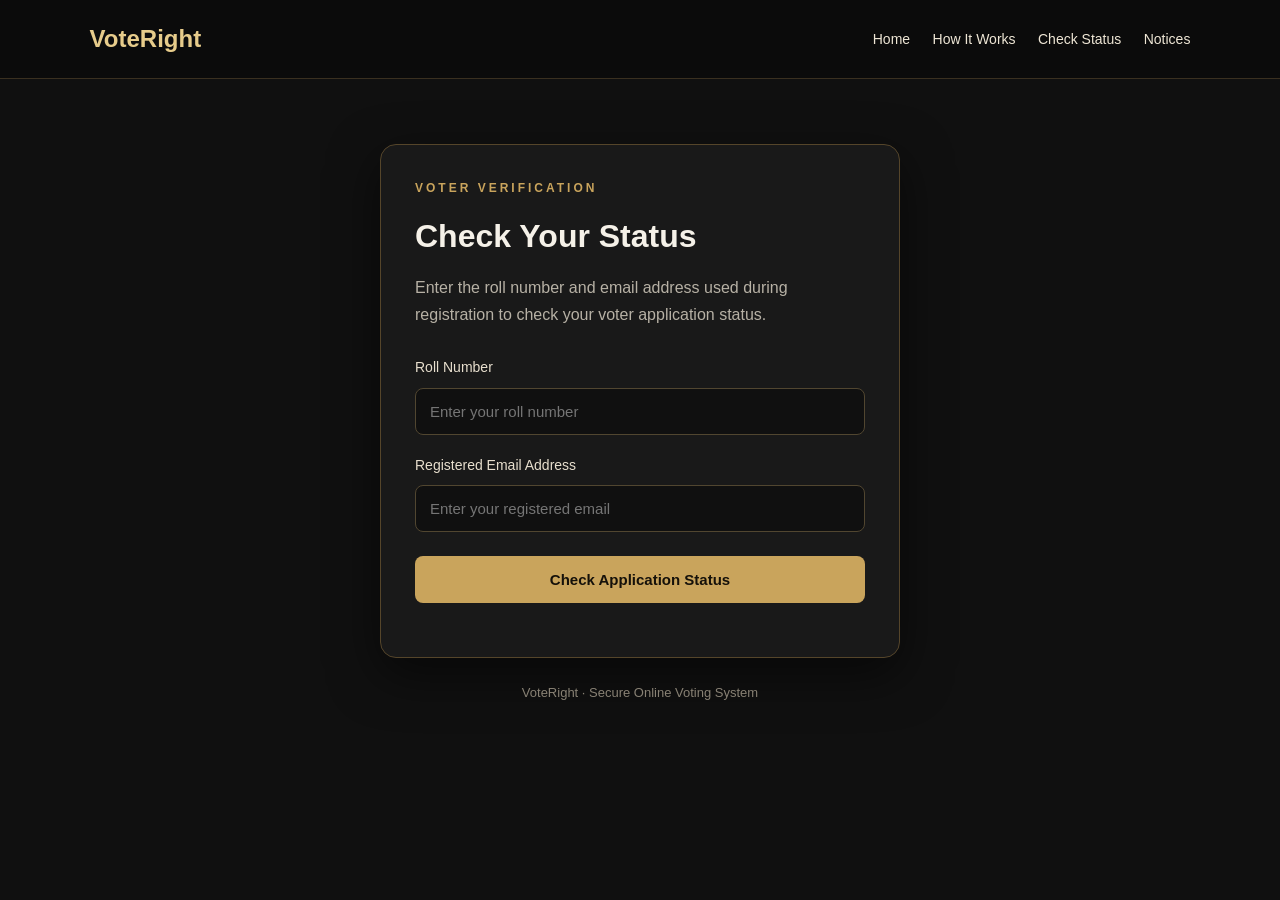
==== check-status.html @ 00e69975 "second commit" ====
<!DOCTYPE html>
<html lang="en">
<head>
    <meta charset="UTF-8">
    <meta name="viewport" content="width=device-width, initial-scale=1.0">
    <title>VoteRight | Check Application Status</title>
    <link rel="stylesheet" href="css/style.css">

    <style>
        :root {
            --gold: #c9a45c;
            --gold-light: #e7cc8b;
            --black: #101010;
            --panel: #191919;
            --muted: #b7b1a5;
        }

        body {
            margin: 0;
            min-height: 100vh;
            background: var(--black);
            color: #f5f1e8;
            font-family: Arial, sans-serif;
        }

        .status-nav {
            display: flex;
            align-items: center;
            justify-content: space-between;
            flex-wrap: wrap;
            gap: 14px;
            padding: 20px 7%;
            border-bottom: 1px solid #3a3020;
            background: #0b0b0b;
        }

        .status-brand {
            color: var(--gold-light);
            font-size: 24px;
            font-weight: bold;
            text-decoration: none;
        }

        .status-nav a:not(.status-brand) {
            color: #eee6d5;
            text-decoration: none;
            margin-left: 18px;
            font-size: 14px;
        }

        .status-nav a:hover {
            color: var(--gold-light);
        }

        .status-wrapper {
            width: min(92%, 520px);
            margin: 65px auto;
        }

        .status-card {
            background: var(--panel);
            border: 1px solid #55452a;
            border-radius: 16px;
            padding: 34px;
            box-shadow: 0 16px 50px #0008;
        }

        .status-eyebrow {
            color: var(--gold);
            text-transform: uppercase;
            letter-spacing: 3px;
            font-size: 12px;
            font-weight: bold;
        }

        h1 {
            margin: 12px 0;
            font-size: 32px;
        }

        .status-description {
            color: var(--muted);
            line-height: 1.7;
            margin-bottom: 28px;
        }

        .status-field {
            margin-bottom: 19px;
        }

        .status-field label {
            display: block;
            margin-bottom: 9px;
            color: #e8dfce;
            font-size: 14px;
        }

        .status-field input {
            box-sizing: border-box;
            width: 100%;
            padding: 14px;
            border-radius: 8px;
            border: 1px solid #514630;
            background: #101010;
            color: white;
            font-size: 15px;
            outline: none;
        }

        .status-field input:focus {
            border-color: var(--gold);
            box-shadow: 0 0 0 2px #c9a45c25;
        }

        .status-button {
            width: 100%;
            border: none;
            border-radius: 8px;
            padding: 15px;
            margin-top: 5px;
            background: var(--gold);
            color: #15110a;
            font-weight: bold;
            font-size: 15px;
            cursor: pointer;
        }

        .status-button:hover {
            background: var(--gold-light);
        }

        .status-button:disabled {
            opacity: 0.6;
            cursor: wait;
        }

        #statusMessage {
            margin-top: 20px;
            line-height: 1.6;
            overflow-wrap: anywhere;
        }

        .result-card {
            margin-top: 22px;
            padding: 20px;
            border: 1px solid #55452a;
            border-radius: 10px;
            background: #111;
        }

        .result-card h2 {
            color: var(--gold-light);
            margin-top: 0;
        }

        .status-badge {
            display: inline-block;
            padding: 7px 12px;
            border-radius: 20px;
            font-weight: bold;
            font-size: 13px;
        }

        .pending {
            background: #493b1b;
            color: #f3d58d;
        }

        .approved {
            background: #183d2b;
            color: #9be5b8;
        }

        .rejected {
            background: #4a2020;
            color: #ffb2b2;
        }

        .reason-box {
            margin-top: 16px;
            padding: 13px;
            border-left: 3px solid var(--gold);
            background: #211d15;
            color: #eee2c9;
        }

        .status-footer {
            text-align: center;
            color: #888174;
            font-size: 13px;
            margin: 25px 0;
        }

        @media (max-width: 520px) {
            .status-card {
                padding: 23px;
            }

            .status-wrapper {
                margin-top: 35px;
            }

            h1 {
                font-size: 27px;
            }

            .status-nav a:not(.status-brand) {
                margin-left: 0;
                margin-right: 12px;
            }
        }
    </style>
</head>

<body>
    <nav class="status-nav">
        <a class="status-brand" href="index.html">VoteRight</a>

        <div>
            <a href="index.html">Home</a>
            <a href="index.html#how-it-works">How It Works</a>
            <a href="check-status.html">Check Status</a>
            <a href="index.html#notices">Notices</a>
        </div>
    </nav>

    <main class="status-wrapper">
        <section class="status-card">
            <div class="status-eyebrow">Voter verification</div>
            <h1>Check Your Status</h1>

            <p class="status-description">
                Enter the roll number and email address used during registration
                to check your voter application status.
            </p>

            <form id="statusForm">
                <div class="status-field">
                    <label for="roll_no">Roll Number</label>
                    <input
                        type="text"
                        id="roll_no"
                        name="roll_no"
                        placeholder="Enter your roll number"
                        autocomplete="off"
                        required
                    >
                </div>

                <div class="status-field">
                    <label for="email">Registered Email Address</label>
                    <input
                        type="email"
                        id="email"
                        name="email"
                        placeholder="Enter your registered email"
                        autocomplete="email"
                        required
                    >
                </div>

                <button class="status-button" id="checkButton" type="submit">
                    Check Application Status
                </button>
            </form>

            <div id="statusMessage" role="status" aria-live="polite"></div>
        </section>

        <p class="status-footer">
            VoteRight · Secure Online Voting System
        </p>
    </main>

    <script>
        const API_BASE = "http://127.0.0.1:5000";

        const statusForm = document.getElementById("statusForm");
        const statusMessage = document.getElementById("statusMessage");
        const checkButton = document.getElementById("checkButton");

        function escapeHTML(value) {
            return String(value ?? "").replace(/[&<>"']/g, function (char) {
                return {
                    "&": "&amp;",
                    "<": "&lt;",
                    ">": "&gt;",
                    '"': "&quot;",
                    "'": "&#39;"
                }[char];
            });
        }

        statusForm.addEventListener("submit", async function (event) {
            event.preventDefault();

            const roll_no = document.getElementById("roll_no").value.trim();
            const email = document.getElementById("email").value.trim();

            statusMessage.replaceChildren();
            checkButton.disabled = true;
            checkButton.textContent = "Checking...";

            try {
                const response = await fetch(
                    `${API_BASE}/api/voters/check-status`,
                    {
                        method: "POST",
                        headers: {
                            "Content-Type": "application/json"
                        },
                        body: JSON.stringify({ roll_no, email })
                    }
                );

                const data = await response.json();

                if (!response.ok || data.success !== true) {
                    statusMessage.textContent =
                        data.message || "Status could not be found. Check your details.";
                    return;
                }

                const status = String(data.status || "");
                const statusClass = {
                    Pending: "pending",
                    Approved: "approved",
                    Rejected: "rejected"
                }[status] || "pending";

                let explanation = "";

                if (status === "Pending") {
                    explanation =
                        "Your application is awaiting administrator review.";
                } else if (status === "Approved") {
                    explanation =
                        "Your voter application has been approved.";
                } else if (status === "Rejected") {
                    explanation =
                        "Your voter application has been rejected.";
                }

                const reason = status === "Rejected"
                    ? (data.rejection_reason || "No rejection reason was provided.")
                    : "";

                statusMessage.innerHTML = `
                    <div class="result-card">
                        <h2>Application Result</h2>
                        <p>
                            <strong>Status:</strong>
                            <span class="status-badge ${statusClass}">
                                ${escapeHTML(status)}
                            </span>
                        </p>
                        <p>${escapeHTML(explanation)}</p>
                        ${
                            status === "Rejected"
                                ? `<div class="reason-box">
                                       <strong>Reason:</strong><br>
                                       ${escapeHTML(reason)}
                                   </div>`
                                : ""
                        }
                    </div>
                `;
            } catch (error) {
                statusMessage.textContent =
                    "Unable to connect to VoteRight server. Please ensure the backend is running and try again.";
            } finally {
                checkButton.disabled = false;
                checkButton.textContent = "Check Application Status";
            }
        });
    </script>
</body>
</html>
---- css/style.css ----
/* =========================================================
   VoteRight - Premium Main Stylesheet
   No External Fonts / No @import
========================================================= */


/* =========================================================
   RESET
========================================================= */

* {
    margin: 0;
    padding: 0;
    box-sizing: border-box;
}

html {
    scroll-behavior: smooth;
}

body {
    font-family:
        Inter,
        "Segoe UI",
        Arial,
        sans-serif;

    background:
        radial-gradient(
            circle at top left,
            rgba(212, 175, 55, 0.08),
            transparent 32%
        ),
        linear-gradient(
            135deg,
            #f8f8f6 0%,
            #f3f4f2 50%,
            #ffffff 100%
        );

    color: #171717;
    min-height: 100vh;
    line-height: 1.6;
}

button,
input,
select,
textarea {
    font-family: inherit;
}

button {
    cursor: pointer;
}

a {
    text-decoration: none;
    color: inherit;
}

img {
    max-width: 100%;
}

::selection {
    background: #c9a227;
    color: #ffffff;
}


/* =========================================================
   TOP NAVBAR
========================================================= */

.topbar {
    position: sticky;
    top: 0;
    z-index: 1000;

    width: 100%;
    min-height: 74px;

    display: flex;
    align-items: center;
    justify-content: space-between;

    padding: 0 5%;

    background: rgba(255, 255, 255, 0.94);

    backdrop-filter: blur(18px);
    -webkit-backdrop-filter: blur(18px);

    border-bottom: 1px solid rgba(20, 20, 20, 0.08);

    box-shadow:
        0 5px 25px rgba(0, 0, 0, 0.045);
}


/* =========================================================
   BRAND
========================================================= */

.brand {
    display: flex;
    align-items: center;
    gap: 12px;

    color: #171717;

    font-size: 21px;
    font-weight: 800;

    white-space: nowrap;
}

.logo-icon {
    width: 42px;
    height: 42px;

    display: flex;
    align-items: center;
    justify-content: center;

    border-radius: 12px;

    background:
        linear-gradient(
            135deg,
            #111111,
            #292929
        );

    color: #d8b84c;

    font-size: 21px;
    font-weight: 900;

    border: 1px solid rgba(201, 162, 39, 0.35);

    box-shadow:
        0 7px 18px rgba(0, 0, 0, 0.14);
}


/* =========================================================
   NAVIGATION
========================================================= */

.topbar nav {
    display: flex;
    align-items: center;
    gap: 5px;
}

.topbar nav a {
    position: relative;

    padding: 10px 14px;

    border-radius: 9px;

    color: #5d5d5d;

    font-size: 14px;
    font-weight: 650;

    transition:
        background 0.2s ease,
        color 0.2s ease,
        transform 0.2s ease;
}

.topbar nav a:hover {
    background: #f7f2df;
    color: #9a7710;

    transform: translateY(-1px);
}

.topbar nav a.active {
    background: #f8f2df;
    color: #9a7710;
}

.topbar nav a.active::after {
    content: "";

    position: absolute;

    left: 14px;
    right: 14px;
    bottom: 4px;

    height: 2px;

    border-radius: 10px;

    background:
        linear-gradient(
            90deg,
            #b48a19,
            #e0c45c
        );
}


/* =========================================================
   LOGOUT BUTTON
========================================================= */

.logout-btn {
    border: 1px solid #eadede;

    margin-left: 8px;

    padding: 10px 17px;

    border-radius: 9px;

    background: #fff7f7;

    color: #b42323;

    font-size: 14px;
    font-weight: 700;

    transition:
        background 0.2s ease,
        transform 0.2s ease,
        box-shadow 0.2s ease;
}

.logout-btn:hover {
    background: #fff0f0;

    transform: translateY(-1px);

    box-shadow:
        0 6px 15px rgba(180, 35, 35, 0.08);
}


/* =========================================================
   MAIN CONTAINER
========================================================= */

.dashboard-container {
    width: min(1180px, 90%);

    margin: 0 auto;

    padding:
        45px 0 70px;
}


/* =========================================================
   WELCOME SECTION
========================================================= */

.welcome-section {
    position: relative;

    overflow: hidden;

    margin-bottom: 28px;

    padding: 42px;

    border-radius: 24px;

    background:
        radial-gradient(
            circle at 85% 20%,
            rgba(220, 188, 74, 0.20),
            transparent 28%
        ),
        linear-gradient(
            135deg,
            #101010 0%,
            #1b1b1b 58%,
            #252525 100%
        );

    color: #ffffff;

    border:
        1px solid rgba(212, 175, 55, 0.22);

    box-shadow:
        0 22px 55px rgba(0, 0, 0, 0.15);
}

.welcome-section::before {
    content: "";

    position: absolute;

    width: 250px;
    height: 250px;

    right: -100px;
    top: -120px;

    border-radius: 50%;

    border:
        1px solid rgba(218, 183, 67, 0.18);

    box-shadow:
        inset 0 0 50px rgba(218, 183, 67, 0.06);
}

.welcome-section::after {
    content: "";

    position: absolute;

    width: 150px;
    height: 150px;

    right: 150px;
    bottom: -100px;

    border-radius: 50%;

    background:
        rgba(216, 181, 65, 0.05);
}

.welcome-section > div {
    position: relative;
    z-index: 2;
}

.small-text {
    margin-bottom: 7px;

    color: #d9bc59;

    font-size: 12px;
    font-weight: 800;

    text-transform: uppercase;

    letter-spacing: 1.5px;
}

.welcome-section h1 {
    margin-bottom: 8px;

    color: #ffffff;

    font-size: 35px;
    line-height: 1.2;

    font-weight: 800;
}

.welcome-section p:last-child {
    color: rgba(255, 255, 255, 0.70);

    font-size: 15px;
}


/* =========================================================
   DASHBOARD CARD
========================================================= */

.dashboard-card {
    margin-bottom: 22px;

    padding: 28px;

    background:
        rgba(255, 255, 255, 0.97);

    border:
        1px solid rgba(20, 20, 20, 0.07);

    border-radius: 18px;

    box-shadow:
        0 8px 28px rgba(0, 0, 0, 0.055);

    transition:
        transform 0.2s ease,
        box-shadow 0.2s ease;
}

.dashboard-card:hover {
    box-shadow:
        0 14px 38px rgba(0, 0, 0, 0.075);
}


/* =========================================================
   SECTION HEADING
========================================================= */

.section-heading {
    display: flex;
    align-items: center;
    justify-content: space-between;

    gap: 15px;

    margin-bottom: 22px;
}

.section-heading h2 {
    color: #191919;

    font-size: 20px;
    font-weight: 800;
}

.section-heading button {
    border:
        1px solid #e3d8ae;

    padding: 9px 15px;

    border-radius: 9px;

    background: #fffdf6;

    color: #9a7710;

    font-size: 13px;
    font-weight: 700;

    transition: all 0.2s ease;
}

.section-heading button:hover {
    background: #faf4df;

    border-color: #d5bb65;

    transform: translateY(-1px);
}


/* =========================================================
   FORMS
========================================================= */

.form-group {
    margin-bottom: 18px;
}

.form-group label {
    display: block;

    margin-bottom: 7px;

    color: #353535;

    font-size: 14px;
    font-weight: 700;
}

.form-group input,
.form-group select,
.form-group textarea {
    width: 100%;

    padding: 13px 15px;

    border:
        1px solid #dedede;

    border-radius: 10px;

    outline: none;

    background: #ffffff;

    color: #191919;

    font-size: 14px;

    transition:
        border 0.2s ease,
        box-shadow 0.2s ease,
        background 0.2s ease;
}

.form-group textarea {
    min-height: 110px;

    resize: vertical;
}

.form-group input::placeholder,
.form-group textarea::placeholder {
    color: #9a9a9a;
}

.form-group input:focus,
.form-group select:focus,
.form-group textarea:focus {
    border-color: #c5a53b;

    background: #fffef9;

    box-shadow:
        0 0 0 4px rgba(201, 162, 39, 0.11);
}


/* =========================================================
   PRIMARY BUTTON
========================================================= */

.btn-primary {
    border: none;

    padding: 12px 22px;

    border-radius: 10px;

    background:
        linear-gradient(
            135deg,
            #111111,
            #292929
        );

    color: #f0d36a;

    font-size: 14px;
    font-weight: 750;

    border:
        1px solid rgba(201, 162, 39, 0.35);

    box-shadow:
        0 8px 18px rgba(0, 0, 0, 0.12);

    transition:
        transform 0.2s ease,
        box-shadow 0.2s ease,
        background 0.2s ease;
}

.btn-primary:hover {
    transform: translateY(-2px);

    background:
        linear-gradient(
            135deg,
            #1b1b1b,
            #333333
        );

    box-shadow:
        0 12px 25px rgba(0, 0, 0, 0.18);
}

.btn-primary:disabled {
    cursor: not-allowed;

    opacity: 0.55;

    transform: none;

    box-shadow: none;
}


/* =========================================================
   QUICK ACTIONS
========================================================= */

.quick-actions {
    display: grid;

    grid-template-columns:
        repeat(
            auto-fit,
            minmax(230px, 1fr)
        );

    gap: 18px;
}


/* =========================================================
   ACTION CARD
========================================================= */

.action-card {
    position: relative;

    padding: 23px;

    background:
        linear-gradient(
            145deg,
            #ffffff,
            #fcfcfa
        );

    border:
        1px solid #e7e4d9;

    border-radius: 16px;

    box-shadow:
        0 5px 18px rgba(0, 0, 0, 0.045);

    transition:
        transform 0.22s ease,
        border-color 0.22s ease,
        box-shadow 0.22s ease;
}

.action-card:hover {
    transform:
        translateY(-5px);

    border-color:
        #d2b65a;

    box-shadow:
        0 15px 32px rgba(0, 0, 0, 0.10);
}

.action-icon {
    width: 46px;
    height: 46px;

    display: flex;
    align-items: center;
    justify-content: center;

    margin-bottom: 16px;

    border-radius: 13px;

    background:
        linear-gradient(
            135deg,
            #f8f0d5,
            #fff9e8
        );

    color: #9b7916;

    font-size: 21px;

    border:
        1px solid #eadcae;
}

.action-card h3 {
    margin-bottom: 7px;

    color: #191919;

    font-size: 17px;
    font-weight: 800;
}

.action-card p {
    margin-bottom: 7px;

    color: #707070;

    font-size: 13px;
}

.action-card strong {
    color: #343434;
}


/* =========================================================
   CARD BUTTON
========================================================= */

.action-card button {
    margin-top: 14px;

    border:
        1px solid #e0cf91;

    padding: 9px 14px;

    border-radius: 8px;

    background: #fffaf0;

    color: #967413;

    font-size: 13px;
    font-weight: 700;

    transition:
        background 0.2s ease,
        transform 0.2s ease,
        border-color 0.2s ease;
}

.action-card button:hover {
    background: #f9f0d3;

    border-color: #cdb15a;

    transform: translateY(-1px);
}


/* =========================================================
   MESSAGE
========================================================= */

.message {
    min-height: 20px;

    margin:
        10px 0 18px;

    font-size: 14px;

    font-weight: 600;
}


/* =========================================================
   STATUS BADGES
========================================================= */

.status,
.badge {
    display: inline-flex;

    align-items: center;

    gap: 5px;

    padding: 5px 10px;

    border-radius: 20px;

    font-size: 12px;
    font-weight: 700;
}

.status-active,
.badge-active {
    background: #edf8f1;
    color: #198754;

    border:
        1px solid #cfe9d8;
}

.status-stopped,
.badge-stopped {
    background: #fff0f0;
    color: #c52d2d;

    border:
        1px solid #f0cccc;
}

.status-pending,
.badge-pending {
    background: #fff8e6;
    color: #9a7110;

    border:
        1px solid #ebd99d;
}


/* =========================================================
   TABLE
========================================================= */

table {
    width: 100%;

    border-collapse: separate;

    border-spacing: 0;

    overflow: hidden;

    border:
        1px solid #e5e2d8;

    border-radius: 13px;

    background: #ffffff;
}

thead {
    background:
        linear-gradient(
            135deg,
            #f8f5eb,
            #fbfaf6
        );
}

th {
    padding: 14px 16px;

    border-bottom:
        1px solid #e6e2d7;

    color: #555047;

    text-align: left;

    font-size: 12px;
    font-weight: 800;

    text-transform: uppercase;

    letter-spacing: 0.4px;
}

td {
    padding: 14px 16px;

    border-bottom:
        1px solid #f0eee8;

    color: #5f5f5f;

    font-size: 13px;
}

tbody tr:last-child td {
    border-bottom: none;
}

tbody tr:hover {
    background: #fffdf6;
}


/* =========================================================
   RADIO BUTTON
========================================================= */

input[type="radio"] {
    width: 17px;
    height: 17px;

    accent-color: #b28b1b;

    vertical-align: middle;

    margin-right: 6px;

    cursor: pointer;
}


/* =========================================================
   CHECKBOX
========================================================= */

input[type="checkbox"] {
    accent-color: #b28b1b;

    cursor: pointer;
}


/* =========================================================
   SELECT
========================================================= */

select {
    cursor: pointer;
}


/* =========================================================
   CANDIDATE CARD
========================================================= */

.candidate-card {
    border:
        1px solid #e3e0d7;

    cursor: pointer;

    transition:
        border-color 0.2s ease,
        box-shadow 0.2s ease,
        transform 0.2s ease;
}

.candidate-card:hover {
    border-color: #c9a63e;

    transform: translateY(-2px);
}

.candidate-card:has(
    input[type="radio"]:checked
) {
    border-color: #b89428;

    background:
        linear-gradient(
            135deg,
            #fffdf5,
            #faf3dc
        );

    box-shadow:
        0 10px 25px rgba(181, 144, 31, 0.13);
}


/* =========================================================
   LOGIN / REGISTER SUPPORT
========================================================= */

.login-container {
    min-height: 100vh;

    display: flex;

    align-items: center;
    justify-content: center;

    padding: 30px;

    background:
        radial-gradient(
            circle at top left,
            rgba(201, 162, 39, 0.10),
            transparent 35%
        ),
        linear-gradient(
            135deg,
            #f7f7f4,
            #eeeeeb
        );
}

.login-card {
    width: min(450px, 100%);

    padding: 38px;

    background:
        rgba(255, 255, 255, 0.98);

    border-radius: 22px;

    border:
        1px solid #e4e1d8;

    box-shadow:
        0 25px 70px rgba(0, 0, 0, 0.12);
}

.login-card h1 {
    margin-bottom: 8px;

    color: #181818;

    font-size: 28px;
}

.login-card p {
    color: #707070;

    font-size: 14px;
}


/* =========================================================
   LOGIN TABS
========================================================= */

.login-tabs {
    display: flex;

    gap: 5px;

    padding: 5px;

    margin:
        24px 0;

    background: #f1f0eb;

    border-radius: 11px;
}

.login-tabs button {
    flex: 1;

    border: none;

    padding: 10px;

    border-radius: 8px;

    background: transparent;

    color: #707070;

    font-size: 13px;
    font-weight: 700;
}

.login-tabs button.active {
    background:
        linear-gradient(
            135deg,
            #151515,
            #292929
        );

    color: #e4c75c;

    box-shadow:
        0 4px 12px rgba(0, 0, 0, 0.13);
}


/* =========================================================
   LINKS
========================================================= */

a.link,
.login-card a {
    color: #a17c13;

    font-weight: 700;
}

a.link:hover,
.login-card a:hover {
    color: #795b08;

    text-decoration: underline;
}


/* =========================================================
   MODAL
========================================================= */

.modal {
    position: fixed;

    inset: 0;

    z-index: 2000;

    display: flex;

    align-items: center;
    justify-content: center;

    padding: 25px;

    background:
        rgba(12, 12, 12, 0.62);

    backdrop-filter:
        blur(7px);
}

.modal-content {
    width: min(550px, 100%);

    max-height: 90vh;

    overflow-y: auto;

    padding: 30px;

    background:
        #ffffff;

    border-radius: 20px;

    border:
        1px solid #e6e0cb;

    box-shadow:
        0 30px 80px rgba(0, 0, 0, 0.25);
}

.modal-content h2 {
    margin-bottom: 20px;

    color: #191919;
}


/* =========================================================
   EMPTY STATE
========================================================= */

.empty-state {
    padding: 45px 20px;

    text-align: center;

    color: #7a7a7a;
}

.empty-state .icon {
    font-size: 40px;

    margin-bottom: 12px;
}


/* =========================================================
   LOADING
========================================================= */

.loading {
    display: flex;

    align-items: center;
    justify-content: center;

    min-height: 120px;

    color: #737373;

    font-size: 14px;
}


/* =========================================================
   SCROLLBAR
========================================================= */

::-webkit-scrollbar {
    width: 8px;
}

::-webkit-scrollbar-track {
    background: #efeee9;
}

::-webkit-scrollbar-thumb {
    background:
        linear-gradient(
            #c8ad52,
            #9d7c18
        );

    border-radius: 20px;
}

::-webkit-scrollbar-thumb:hover {
    background:
        linear-gradient(
            #b9982f,
            #80620b
        );
}


/* =========================================================
   LOGIN PAGE FIX
========================================================= */

body {
    margin: 0;
    padding: 0;
}

.auth-container,
.auth-page,
.login-page,
.login-wrapper {
    min-height: 100vh;

    width: 100%;

    display: flex;

    align-items: center;
    justify-content: center;

    padding: 30px 20px;

    background:
        radial-gradient(
            circle at 20% 10%,
            rgba(201, 162, 39, 0.10),
            transparent 30%
        ),
        linear-gradient(
            135deg,
            #f7f7f4,
            #eeeeeb
        );

    box-sizing: border-box;
}


/* =========================================================
   LOGIN BOX
========================================================= */

.auth-card,
.login-box,
.login-wrapper .login-card,
.auth-container .login-card {
    width: 100%;

    max-width: 450px;

    margin: 0 auto;

    padding: 35px;

    background:
        rgba(255, 255, 255, 0.98);

    border-radius: 20px;

    box-sizing: border-box;

    box-shadow:
        0 22px 65px rgba(0, 0, 0, 0.13);

    border:
        1px solid #e3dfd2;
}


/* =========================================================
   LOGIN HEADING
========================================================= */

.auth-card h1,
.login-box h1,
.login-card h1 {
    text-align: center;

    margin-bottom: 8px;

    color: #181818;

    font-size: 30px;

    font-weight: 800;
}

.auth-card > p,
.login-box > p,
.login-card > p {
    text-align: center;

    color: #707070;

    margin-bottom: 25px;

    font-size: 14px;
}


/* =========================================================
   LOGIN TABS
========================================================= */

.login-tabs {
    width: 100%;

    display: flex;

    gap: 5px;

    padding: 5px;

    margin-bottom: 25px;

    background: #f1f0eb;

    border-radius: 10px;

    box-sizing: border-box;
}

.login-tabs button {
    flex: 1;

    border: none;

    padding: 11px;

    border-radius: 8px;

    background: transparent;

    color: #666666;

    font-weight: 700;

    cursor: pointer;
}

.login-tabs button.active {
    background:
        linear-gradient(
            135deg,
            #151515,
            #292929
        );

    color: #e4c75c;

    box-shadow:
        0 4px 12px rgba(0, 0, 0, 0.12);
}


/* =========================================================
   LOGIN FORM
========================================================= */

.auth-card form,
.login-box form,
.login-card form {
    width: 100%;
}

.auth-card .form-group,
.login-box .form-group,
.login-card .form-group {
    width: 100%;

    margin-bottom: 18px;
}

.auth-card label,
.login-box label,
.login-card label {
    display: block;

    margin-bottom: 7px;

    color: #383838;

    font-size: 14px;

    font-weight: 700;
}

.auth-card input,
.login-box input,
.login-card input {
    width: 100%;

    height: 46px;

    padding: 0 14px;

    border:
        1px solid #d9d7d0;

    border-radius: 9px;

    outline: none;

    background: #ffffff;

    color: #191919;

    font-size: 14px;

    box-sizing: border-box;

    transition:
        border 0.2s ease,
        box-shadow 0.2s ease,
        background 0.2s ease;
}

.auth-card input:focus,
.login-box input:focus,
.login-card input:focus {
    border-color: #c2a03a;

    background: #fffef9;

    box-shadow:
        0 0 0 3px rgba(194, 160, 58, 0.12);
}


/* =========================================================
   LOGIN SUBMIT BUTTON
========================================================= */

.auth-card button[type="submit"],
.login-box button[type="submit"],
.login-card button[type="submit"] {
    width: 100%;

    height: 46px;

    margin-top: 5px;

    border: none;

    border-radius: 9px;

    background:
        linear-gradient(
            135deg,
            #111111,
            #292929
        );

    color: #e7ca61;

    font-size: 14px;

    font-weight: 750;

    cursor: pointer;

    border:
        1px solid rgba(201, 162, 39, 0.35);

    transition:
        0.2s ease;
}

.auth-card button[type="submit"]:hover,
.login-box button[type="submit"]:hover,
.login-card button[type="submit"]:hover {
    transform: translateY(-2px);

    box-shadow:
        0 10px 25px rgba(0, 0, 0, 0.18);

    background:
        linear-gradient(
            135deg,
            #1a1a1a,
            #343434
        );
}


/* =========================================================
   REGISTER TEXT
========================================================= */

.auth-card .register-link,
.login-box .register-link,
.login-card .register-link {
    margin-top: 18px;

    text-align: center;

    color: #707070;

    font-size: 13px;
}

.auth-card a,
.login-box a,
.login-card a {
    color: #a17c13;

    font-weight: 700;

    text-decoration: none;
}

.auth-card a:hover,
.login-box a:hover,
.login-card a:hover {
    color: #795b08;

    text-decoration: underline;
}


/* =========================================================
   ERROR / SUCCESS MESSAGE
========================================================= */

.auth-card .message,
.login-box .message,
.login-card .message {
    margin: 12px 0;

    text-align: center;

    font-size: 13px;

    font-weight: 600;
}


/* =========================================================
   MOBILE - TABLET
========================================================= */

@media (max-width: 900px) {

    .topbar {
        flex-direction: column;

        align-items: stretch;

        gap: 10px;

        padding:
            12px 5%;
    }

    .topbar nav {
        width: 100%;

        overflow-x: auto;

        padding-bottom: 3px;
    }

    .topbar nav a {
        white-space: nowrap;
    }

    .logout-btn {
        white-space: nowrap;
    }

    .welcome-section {
        padding: 30px;
    }

    .welcome-section h1 {
        font-size: 28px;
    }
}


/* =========================================================
   SMALL MOBILE
========================================================= */

@media (max-width: 600px) {

    .dashboard-container {
        width: 92%;

        padding-top: 25px;
    }

    .welcome-section {
        padding: 25px 22px;

        border-radius: 18px;
    }

    .welcome-section h1 {
        font-size: 24px;
    }

    .dashboard-card {
        padding: 20px;

        border-radius: 15px;
    }

    .section-heading {
        align-items: flex-start;

        flex-direction: column;
    }

    .quick-actions {
        grid-template-columns: 1fr;
    }

    .login-container {
        padding: 18px;
    }

    .login-card {
        padding: 25px 20px;

        border-radius: 18px;
    }

    .login-card h1 {
        font-size: 25px;
    }

    .login-tabs {
        margin-bottom: 20px;
    }

    .auth-container,
    .auth-page,
    .login-page,
    .login-wrapper {
        padding: 20px 15px;
    }

    .auth-card,
    .login-box,
    .login-wrapper .login-card,
    .auth-container .login-card {
        padding: 25px 20px;

        border-radius: 16px;
    }

    .auth-card h1,
    .login-box h1,
    .login-card h1 {
        font-size: 25px;
    }

    table {
        display: block;

        overflow-x: auto;

        white-space: nowrap;
    }
}
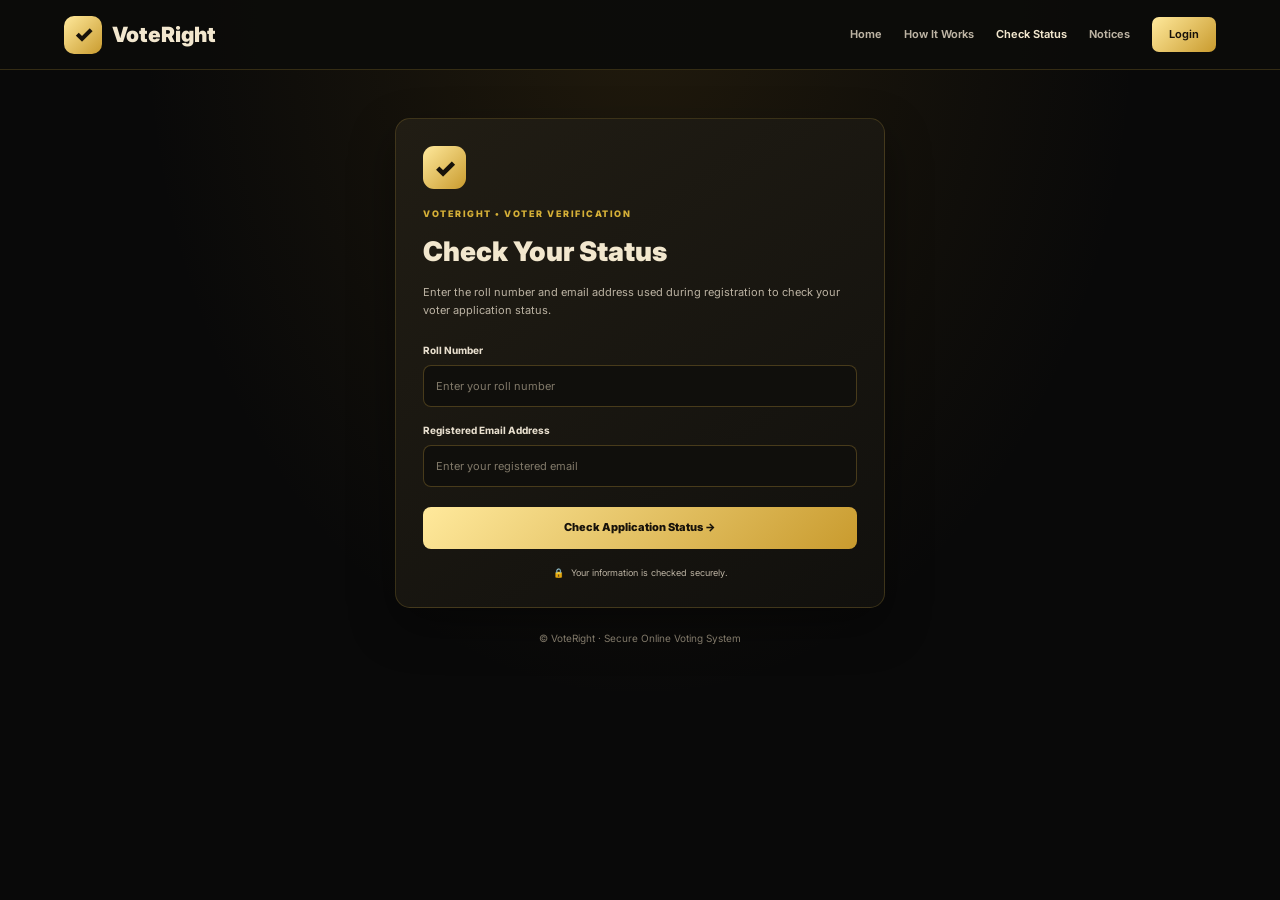
==== commit 85ba7bee: "final commit" ====
--- a/check-status.html
+++ b/check-status.html
@@ -5,239 +5,54 @@
     <meta charset="UTF-8">
     <meta name="viewport" content="width=device-width, initial-scale=1.0">
     <title>VoteRight | Check Application Status</title>
+
     <link rel="stylesheet" href="css/style.css">
 
-    <style>
-        :root {
-            --gold: #c9a45c;
-            --gold-light: #e7cc8b;
-            --black: #101010;
-            --panel: #191919;
-            --muted: #b7b1a5;
-        }
-
-        body {
-            margin: 0;
-            min-height: 100vh;
-            background: var(--black);
-            color: #f5f1e8;
-            font-family: Arial, sans-serif;
-        }
-
-        .status-nav {
-            display: flex;
-            align-items: center;
-            justify-content: space-between;
-            flex-wrap: wrap;
-            gap: 14px;
-            padding: 20px 7%;
-            border-bottom: 1px solid #3a3020;
-            background: #0b0b0b;
-        }
-
-        .status-brand {
-            color: var(--gold-light);
-            font-size: 24px;
-            font-weight: bold;
-            text-decoration: none;
-        }
-
-        .status-nav a:not(.status-brand) {
-            color: #eee6d5;
-            text-decoration: none;
-            margin-left: 18px;
-            font-size: 14px;
-        }
-
-        .status-nav a:hover {
-            color: var(--gold-light);
-        }
-
-        .status-wrapper {
-            width: min(92%, 520px);
-            margin: 65px auto;
-        }
-
-        .status-card {
-            background: var(--panel);
-            border: 1px solid #55452a;
-            border-radius: 16px;
-            padding: 34px;
-            box-shadow: 0 16px 50px #0008;
-        }
-
-        .status-eyebrow {
-            color: var(--gold);
-            text-transform: uppercase;
-            letter-spacing: 3px;
-            font-size: 12px;
-            font-weight: bold;
-        }
-
-        h1 {
-            margin: 12px 0;
-            font-size: 32px;
-        }
-
-        .status-description {
-            color: var(--muted);
-            line-height: 1.7;
-            margin-bottom: 28px;
-        }
-
-        .status-field {
-            margin-bottom: 19px;
-        }
-
-        .status-field label {
-            display: block;
-            margin-bottom: 9px;
-            color: #e8dfce;
-            font-size: 14px;
-        }
-
-        .status-field input {
-            box-sizing: border-box;
-            width: 100%;
-            padding: 14px;
-            border-radius: 8px;
-            border: 1px solid #514630;
-            background: #101010;
-            color: white;
-            font-size: 15px;
-            outline: none;
-        }
-
-        .status-field input:focus {
-            border-color: var(--gold);
-            box-shadow: 0 0 0 2px #c9a45c25;
-        }
-
-        .status-button {
-            width: 100%;
-            border: none;
-            border-radius: 8px;
-            padding: 15px;
-            margin-top: 5px;
-            background: var(--gold);
-            color: #15110a;
-            font-weight: bold;
-            font-size: 15px;
-            cursor: pointer;
-        }
-
-        .status-button:hover {
-            background: var(--gold-light);
-        }
-
-        .status-button:disabled {
-            opacity: 0.6;
-            cursor: wait;
-        }
-
-        #statusMessage {
-            margin-top: 20px;
-            line-height: 1.6;
-            overflow-wrap: anywhere;
-        }
-
-        .result-card {
-            margin-top: 22px;
-            padding: 20px;
-            border: 1px solid #55452a;
-            border-radius: 10px;
-            background: #111;
-        }
-
-        .result-card h2 {
-            color: var(--gold-light);
-            margin-top: 0;
-        }
-
-        .status-badge {
-            display: inline-block;
-            padding: 7px 12px;
-            border-radius: 20px;
-            font-weight: bold;
-            font-size: 13px;
-        }
-
-        .pending {
-            background: #493b1b;
-            color: #f3d58d;
-        }
-
-        .approved {
-            background: #183d2b;
-            color: #9be5b8;
-        }
-
-        .rejected {
-            background: #4a2020;
-            color: #ffb2b2;
-        }
-
-        .reason-box {
-            margin-top: 16px;
-            padding: 13px;
-            border-left: 3px solid var(--gold);
-            background: #211d15;
-            color: #eee2c9;
-        }
-
-        .status-footer {
-            text-align: center;
-            color: #888174;
-            font-size: 13px;
-            margin: 25px 0;
-        }
-
-        @media (max-width: 520px) {
-            .status-card {
-                padding: 23px;
-            }
-
-            .status-wrapper {
-                margin-top: 35px;
-            }
-
-            h1 {
-                font-size: 27px;
-            }
-
-            .status-nav a:not(.status-brand) {
-                margin-left: 0;
-                margin-right: 12px;
-            }
-        }
-    </style>
+    <link rel="preconnect" href="https://fonts.googleapis.com">
+    <link rel="preconnect" href="https://fonts.gstatic.com" crossorigin>
+    <link href="https://fonts.googleapis.com/css2?family=Inter:wght@400;500;600;700;800;900&display=swap" rel="stylesheet">
 </head>
 
-<body>
+<body class="status-page">
+
     <nav class="status-nav">
-        <a class="status-brand" href="index.html">VoteRight</a>
-
-        <div>
-            <a href="index.html">Home</a>
-            <a href="index.html#how-it-works">How It Works</a>
-            <a href="check-status.html">Check Status</a>
-            <a href="index.html#notices">Notices</a>
+        <a class="status-brand" href="home.html">
+            <span class="status-brand-icon">✓</span>
+            VoteRight
+        </a>
+
+        <div class="status-nav-links">
+            <a href="home.html">Home</a>
+            <a href="home.html#how-it-works">How It Works</a>
+            <a href="check-status.html" class="active">Check Status</a>
+            <a href="home.html#notices">Notices</a>
+            <a href="index.html" class="status-login-link">Login</a>
         </div>
     </nav>
 
+
     <main class="status-wrapper">
+
         <section class="status-card">
-            <div class="status-eyebrow">Voter verification</div>
+
+            <div class="status-brand-mark">✓</div>
+
+            <div class="status-eyebrow">VOTERIGHT • VOTER VERIFICATION</div>
+
             <h1>Check Your Status</h1>
 
             <p class="status-description">
-                Enter the roll number and email address used during registration
-                to check your voter application status.
+                Enter the roll number and email address used during
+                registration to check your voter application status.
             </p>
 
+
             <form id="statusForm">
+
                 <div class="status-field">
+
                     <label for="roll_no">Roll Number</label>
+
                     <input
                         type="text"
                         id="roll_no"
@@ -246,10 +61,14 @@
                         autocomplete="off"
                         required
                     >
+
                 </div>
 
+
                 <div class="status-field">
+
                     <label for="email">Registered Email Address</label>
+
                     <input
                         type="email"
                         id="email"
@@ -258,30 +77,63 @@
                         autocomplete="email"
                         required
                     >
+
                 </div>
 
-                <button class="status-button" id="checkButton" type="submit">
-                    Check Application Status
+
+                <button
+                    class="status-button"
+                    id="checkButton"
+                    type="submit"
+                >
+                    Check Application Status →
                 </button>
+
             </form>
 
-            <div id="statusMessage" role="status" aria-live="polite"></div>
+
+            <div
+                id="statusMessage"
+                role="status"
+                aria-live="polite"
+            ></div>
+
+            <div class="status-security-note">
+                <span>🔒</span>
+                Your information is checked securely.
+            </div>
+
         </section>
 
+
         <p class="status-footer">
-            VoteRight · Secure Online Voting System
+            © VoteRight · Secure Online Voting System
         </p>
+
     </main>
 
+
+    <!-- ORIGINAL JAVASCRIPT — KEPT INSIDE HTML -->
     <script>
+
         const API_BASE = "http://127.0.0.1:5000";
 
-        const statusForm = document.getElementById("statusForm");
-        const statusMessage = document.getElementById("statusMessage");
-        const checkButton = document.getElementById("checkButton");
+        const statusForm =
+            document.getElementById("statusForm");
+
+        const statusMessage =
+            document.getElementById("statusMessage");
+
+        const checkButton =
+            document.getElementById("checkButton");
+
+
+        /* HTML ESCAPING */
 
         function escapeHTML(value) {
+
             return String(value ?? "").replace(/[&<>"']/g, function (char) {
+
                 return {
                     "&": "&amp;",
                     "<": "&lt;",
@@ -289,91 +141,164 @@
                     '"': "&quot;",
                     "'": "&#39;"
                 }[char];
+
             });
+
         }
 
+
+        /* CHECK APPLICATION STATUS */
+
         statusForm.addEventListener("submit", async function (event) {
+
             event.preventDefault();
 
-            const roll_no = document.getElementById("roll_no").value.trim();
-            const email = document.getElementById("email").value.trim();
+            const roll_no =
+                document.getElementById("roll_no").value.trim();
+
+            const email =
+                document.getElementById("email").value.trim();
+
 
             statusMessage.replaceChildren();
+
             checkButton.disabled = true;
+
             checkButton.textContent = "Checking...";
 
+
             try {
+
                 const response = await fetch(
                     `${API_BASE}/api/voters/check-status`,
                     {
                         method: "POST",
+
                         headers: {
                             "Content-Type": "application/json"
                         },
-                        body: JSON.stringify({ roll_no, email })
+
+                        body: JSON.stringify({
+                            roll_no,
+                            email
+                        })
                     }
                 );
 
+
                 const data = await response.json();
 
+
                 if (!response.ok || data.success !== true) {
+
                     statusMessage.textContent =
-                        data.message || "Status could not be found. Check your details.";
+                        data.message ||
+                        "Status could not be found. Check your details.";
+
+                    statusMessage.className = "status-error";
+
                     return;
+
                 }
 
+
                 const status = String(data.status || "");
+
+
                 const statusClass = {
                     Pending: "pending",
                     Approved: "approved",
                     Rejected: "rejected"
                 }[status] || "pending";
 
+
                 let explanation = "";
 
+
                 if (status === "Pending") {
+
                     explanation =
                         "Your application is awaiting administrator review.";
+
                 } else if (status === "Approved") {
+
                     explanation =
                         "Your voter application has been approved.";
+
                 } else if (status === "Rejected") {
+
                     explanation =
                         "Your voter application has been rejected.";
+
                 }
 
+
                 const reason = status === "Rejected"
-                    ? (data.rejection_reason || "No rejection reason was provided.")
+                    ? (
+                        data.rejection_reason ||
+                        "No rejection reason was provided."
+                    )
                     : "";
 
+
+                statusMessage.className = "status-success";
+
+
                 statusMessage.innerHTML = `
-                    <div class="result-card">
+
+                    <div class="status-result-card">
+
+                        <div class="status-result-icon">✓</div>
+
                         <h2>Application Result</h2>
-                        <p>
-                            <strong>Status:</strong>
-                            <span class="status-badge ${statusClass}">
-                                ${escapeHTML(status)}
-                            </span>
+
+                        <p class="status-result-label">
+                            YOUR APPLICATION STATUS
                         </p>
-                        <p>${escapeHTML(explanation)}</p>
+
+                        <span class="status-badge ${statusClass}">
+                            ${escapeHTML(status)}
+                        </span>
+
+                        <p class="status-explanation">
+                            ${escapeHTML(explanation)}
+                        </p>
+
                         ${
                             status === "Rejected"
-                                ? `<div class="reason-box">
-                                       <strong>Reason:</strong><br>
-                                       ${escapeHTML(reason)}
-                                   </div>`
+                                ? `
+                                    <div class="reason-box">
+                                        <strong>Rejection Reason</strong>
+                                        <p>${escapeHTML(reason)}</p>
+                                    </div>
+                                `
                                 : ""
                         }
+
                     </div>
+
                 `;
+
+
             } catch (error) {
+
+                statusMessage.className = "status-error";
+
                 statusMessage.textContent =
                     "Unable to connect to VoteRight server. Please ensure the backend is running and try again.";
+
             } finally {
+
                 checkButton.disabled = false;
-                checkButton.textContent = "Check Application Status";
+
+                checkButton.textContent =
+                    "Check Application Status →";
+
             }
+
         });
+
     </script>
+
 </body>
 </html>
--- a/css/style.css
+++ b/css/style.css
@@ -1,12 +1,22 @@
-/* =========================================================
-   VoteRight - Premium Main Stylesheet
-   No External Fonts / No @import
-========================================================= */
-
-
-/* =========================================================
-   RESET
-========================================================= */
+
+/* =========================================================
+   VOTERIGHT — PREMIUM BLACK & GOLD UI
+   Dashboard stylesheet
+========================================================= */
+
+:root {
+    --bg: #090909;
+    --panel: #12110e;
+    --panel-light: #1b1811;
+    --gold: #d6ad43;
+    --gold-light: #ffe49a;
+    --gold-dark: #92701f;
+    --text: #f7f1df;
+    --muted: #aaa397;
+    --border: rgba(214, 173, 67, .38);
+    --green: #72d69a;
+    --red: #e68b80;
+}
 
 * {
     margin: 0;
@@ -19,34 +29,4900 @@
 }
 
 body {
+    min-height: 100vh;
+    color: var(--text);
+    background:
+        radial-gradient(ellipse at 75% 8%, rgba(180, 130, 30, .12), transparent 35%),
+        radial-gradient(ellipse at 10% 90%, rgba(180, 130, 30, .06), transparent 30%),
+        var(--bg);
+    font-family: Inter, "Segoe UI", Arial, sans-serif;
+    font-size: 14px;
+}
+
+/* =========================================================
+   LEFT SIDEBAR
+========================================================= */
+
+.topbar {
+    position: fixed;
+    inset: 12px auto 12px 12px;
+    z-index: 1000;
+
+    width: 208px;
+    padding: 20px 12px;
+
+    display: flex;
+    flex-direction: column;
+
+    background: rgba(12, 12, 11, .96);
+    border: 1px solid var(--gold);
+    border-radius: 21px;
+
+    box-shadow: 0 15px 45px rgba(0, 0, 0, .55);
+    backdrop-filter: blur(18px);
+    -webkit-backdrop-filter: blur(18px);
+}
+
+.brand {
+    display: flex;
+    align-items: center;
+    gap: 11px;
+
+    padding: 6px 5px 22px;
+    margin-bottom: 19px;
+
+    color: var(--gold-light);
+    font-size: 20px;
+    font-weight: 850;
+
+    border-bottom: 1px solid rgba(214, 173, 67, .24);
+}
+
+.logo-icon {
+    width: 43px;
+    height: 43px;
+    flex-shrink: 0;
+
+    display: grid;
+    place-items: center;
+
+    color: #111;
+    font-size: 24px;
+    font-weight: 900;
+
+    background: linear-gradient(135deg, #fff0a9, #d6ad43, #a77b20);
+    border-radius: 13px;
+    box-shadow: 0 5px 22px rgba(214, 173, 67, .25);
+}
+
+.topbar nav {
+    display: flex;
+    flex-direction: column;
+    gap: 8px;
+}
+
+.topbar nav a,
+.topbar nav button {
+    width: 100%;
+    min-height: 42px;
+
+    display: flex;
+    align-items: center;
+    gap: 11px;
+
+    padding: 10px 12px;
+
+    color: #c0b9aa;
+    background: transparent;
+    border: 1px solid transparent;
+    border-radius: 10px;
+
+    font-family: inherit;
+    font-size: 12px;
+    font-weight: 650;
+    text-decoration: none;
+    text-align: left;
+
+    cursor: pointer;
+    transition: .25s ease;
+}
+
+.topbar nav a span,
+.topbar nav button span {
+    width: 18px;
+    text-align: center;
+    font-size: 16px;
+}
+
+.topbar nav a:hover,
+.topbar nav a.active {
+    color: #17120a;
+    background: linear-gradient(110deg, #f8e39b, #d6ad43);
+    box-shadow: 0 5px 18px rgba(214, 173, 67, .16);
+}
+
+.topbar nav button:hover {
+    color: white;
+    background: rgba(170, 45, 35, .18);
+    border-color: rgba(220, 80, 65, .25);
+}
+
+.logout-btn {
+    margin-top: 13px;
+    color: var(--red) !important;
+}
+
+.sidebar-bottom {
+    margin-top: auto;
+    padding: 15px 5px 3px;
+    color: #766b53;
+    font-size: 9px;
+    letter-spacing: 1.2px;
+    text-align: center;
+}
+
+/* =========================================================
+   MAIN CONTENT
+========================================================= */
+
+.dashboard-container {
+    width: calc(100% - 250px);
+    max-width: 1550px;
+    min-height: 100vh;
+
+    margin-left: 232px;
+    padding: 16px 24px 22px;
+
+    display: flex;
+    flex-direction: column;
+    gap: 17px;
+}
+
+/* =========================================================
+   TOP BAR
+========================================================= */
+
+.dashboard-top {
+    min-height: 44px;
+
+    display: flex;
+    align-items: center;
+    justify-content: space-between;
+    gap: 15px;
+}
+
+.mobile-menu-label {
+    display: none;
+    color: var(--gold-light);
+    font-weight: 800;
+}
+
+.search-box {
+    width: min(390px, 60%);
+    min-height: 40px;
+
+    display: flex;
+    align-items: center;
+    gap: 10px;
+
+    padding: 0 14px;
+
+    color: var(--gold);
+    background: rgba(18, 17, 14, .95);
+    border: 1px solid var(--gold-dark);
+    border-radius: 30px;
+
+    box-shadow: inset 0 0 12px rgba(214, 173, 67, .05);
+}
+
+.search-box span {
+    font-size: 19px;
+}
+
+.search-box input {
+    width: 100%;
+    color: white;
+    background: transparent;
+    border: 0;
+    outline: 0;
+    font-family: inherit;
+    font-size: 12px;
+}
+
+.search-box input::placeholder {
+    color: #8d8679;
+}
+
+.top-actions {
+    display: flex;
+    align-items: center;
+    gap: 10px;
+}
+
+.notification-button {
+    width: 39px;
+    height: 39px;
+
+    display: grid;
+    place-items: center;
+
+    color: var(--gold-light);
+    background: var(--panel);
+    border: 1px solid var(--gold-dark);
+    border-radius: 50%;
+
+    text-decoration: none;
+    font-size: 18px;
+}
+
+.top-profile {
+    min-height: 39px;
+    padding: 5px 12px 5px 6px;
+
+    display: flex;
+    align-items: center;
+    gap: 9px;
+
+    color: var(--gold-light);
+    background: var(--panel);
+    border: 1px solid var(--gold-dark);
+    border-radius: 25px;
+
+    font-size: 12px;
+    font-weight: 750;
+}
+
+.top-profile-icon {
+    width: 29px;
+    height: 29px;
+
+    display: grid;
+    place-items: center;
+
+    color: #111;
+    background: linear-gradient(135deg, #fff0a9, #c99b2e);
+    border-radius: 50%;
+    font-size: 17px;
+}
+
+/* =========================================================
+   WELCOME BANNER
+========================================================= */
+
+.welcome-section {
+    position: relative;
+    isolation: isolate;
+    overflow: hidden;
+
+    min-height: 145px;
+    padding: 22px 28px;
+
+    display: flex;
+    align-items: center;
+
+    background:
+        radial-gradient(ellipse at 76% 50%, rgba(218, 165, 48, .28), transparent 35%),
+        linear-gradient(105deg, #17140e 0%, #2a2112 55%, #100e0a 100%);
+
+    border: 1px solid var(--gold);
+    border-radius: 16px;
+
+    box-shadow: 0 12px 35px rgba(0, 0, 0, .38);
+}
+
+.welcome-section::before {
+    content: "";
+    position: absolute;
+    z-index: -1;
+    top: -100px;
+    right: 20%;
+    width: 330px;
+    height: 300px;
+
+    border: 25px solid rgba(214, 173, 67, .10);
+    border-radius: 50%;
+    transform: rotate(-25deg);
+}
+
+.welcome-content {
+    position: relative;
+    z-index: 2;
+}
+
+.small-text {
+    color: #f1dfb0;
+    font-size: 12px;
+    font-weight: 750;
+    letter-spacing: 1px;
+}
+
+.welcome-section h1 {
+    margin: 2px 0 5px;
+    color: var(--gold-light);
+    font-size: clamp(27px, 3vw, 39px);
+    font-weight: 900;
+    line-height: 1.15;
+}
+
+.welcome-section p:last-of-type {
+    color: #e0d4b9;
+    font-size: 12px;
+}
+
+.welcome-date {
+    display: inline-block;
+    margin-top: 10px;
+    padding: 5px 10px;
+
+    color: #17120a;
+    background: linear-gradient(120deg, #ffe99c, #c99b2e);
+    border-radius: 20px;
+
+    font-size: 10px;
+    font-weight: 850;
+}
+
+.welcome-decoration {
+    position: absolute;
+    top: 0;
+    right: 0;
+    width: 42%;
+    height: 100%;
+    pointer-events: none;
+}
+
+.gold-orbit {
+    position: absolute;
+    top: -85px;
+    right: 25px;
+
+    width: 270px;
+    height: 230px;
+
+    border: 22px solid rgba(255, 224, 135, .14);
+    border-radius: 50%;
+    transform: rotate(-25deg);
+}
+
+.vote-illustration {
+    position: absolute;
+    right: 12%;
+    bottom: 17px;
+
+    width: 75px;
+    height: 47px;
+
+    display: flex;
+    align-items: center;
+    justify-content: center;
+
+    color: #241a08;
+    background: linear-gradient(135deg, #ffe9a0, #bc8b26);
+    border: 1px solid #f7d779;
+    border-radius: 5px 5px 10px 10px;
+
+    font-size: 13px;
+    font-weight: 900;
+    box-shadow: 0 10px 25px rgba(0, 0, 0, .4);
+}
+
+.vote-check {
+    position: absolute;
+    top: -29px;
+    right: 17px;
+
+    color: var(--gold-light);
+    font-size: 34px;
+    transform: rotate(-15deg);
+}
+
+/* =========================================================
+   SUMMARY CARDS
+========================================================= */
+
+.stats-grid {
+    display: grid;
+    grid-template-columns: repeat(4, minmax(0, 1fr));
+    gap: 11px;
+}
+
+.stat-card {
+    min-width: 0;
+    min-height: 76px;
+    padding: 12px;
+
+    display: flex;
+    align-items: center;
+    gap: 12px;
+
+    color: var(--text);
+    background: linear-gradient(140deg, #211c11, #100f0c);
+    border: 1px solid var(--gold-dark);
+    border-radius: 13px;
+
+    text-decoration: none;
+    transition: .25s ease;
+}
+
+.stat-card:hover {
+    transform: translateY(-3px);
+    border-color: var(--gold-light);
+    box-shadow: 0 8px 22px rgba(214, 173, 67, .12);
+}
+
+.stat-icon {
+    width: 43px;
+    height: 43px;
+    flex-shrink: 0;
+
+    display: grid;
+    place-items: center;
+
+    color: #151007;
+    background: linear-gradient(135deg, #ffe99c, #c99b2e);
+    border-radius: 11px;
+
+    font-size: 21px;
+    font-weight: 900;
+}
+
+.stat-info {
+    min-width: 0;
+    display: flex;
+    flex-direction: column;
+}
+
+.stat-info span {
+    color: var(--muted);
+    font-size: 10px;
+}
+
+.stat-info strong {
+    overflow: hidden;
+    color: var(--gold-light);
+    font-size: 14px;
+    text-overflow: ellipsis;
+}
+
+.stat-info small {
+    color: #b9a77b;
+    font-size: 9px;
+}
+
+/* =========================================================
+   MAIN TWO-COLUMN GRID
+========================================================= */
+
+.dashboard-main-grid {
+    display: grid;
+    grid-template-columns: 1.2fr .9fr;
+    gap: 13px;
+    align-items: stretch;
+}
+
+.dashboard-card {
+    min-width: 0;
+    padding: 15px;
+
+    background: rgba(19, 18, 15, .94);
+    border: 1px solid var(--border);
+    border-radius: 15px;
+
+    box-shadow: 0 10px 28px rgba(0, 0, 0, .24);
+    backdrop-filter: blur(14px);
+    -webkit-backdrop-filter: blur(14px);
+}
+
+.section-heading {
+    display: flex;
+    align-items: center;
+    justify-content: space-between;
+    gap: 10px;
+
+    margin-bottom: 12px;
+    padding-bottom: 10px;
+
+    border-bottom: 1px solid rgba(214, 173, 67, .22);
+}
+
+.section-heading h2 {
+    color: var(--gold-light);
+    font-size: 15px;
+    font-weight: 800;
+}
+
+.heading-icon {
+    margin-right: 5px;
+}
+
+.view-all {
+    color: var(--gold);
+    font-size: 10px;
+    font-weight: 750;
+    text-decoration: none;
+}
+
+.view-all:hover {
+    color: var(--gold-light);
+}
+
+/* =========================================================
+   ELECTION LIST
+========================================================= */
+
+.dashboard-election-list {
+    display: flex;
+    flex-direction: column;
+    gap: 9px;
+}
+
+.dashboard-election-card {
+    padding: 13px;
+
+    background: linear-gradient(120deg, #211c12, #14120e);
+    border: 1px solid rgba(214, 173, 67, .25);
+    border-radius: 11px;
+
+    transition: .25s ease;
+}
+
+.dashboard-election-card:hover {
+    border-color: var(--gold);
+}
+
+.dashboard-election-card h3 {
+    margin-bottom: 4px;
+    color: #f6e5b8;
+    font-size: 13px;
+}
+
+.dashboard-election-card p {
+    color: var(--muted);
+    font-size: 11px;
+}
+
+.election-card-bottom {
+    margin-top: 11px;
+
+    display: flex;
+    align-items: center;
+    justify-content: space-between;
+    gap: 8px;
+}
+
+.election-status {
+    padding: 4px 9px;
+    border-radius: 20px;
+    font-size: 10px;
+    font-weight: 750;
+}
+
+.election-status.active {
+    color: #8be0a7;
+    background: rgba(35, 139, 75, .18);
+    border: 1px solid rgba(80, 190, 110, .3);
+}
+
+.election-status.stopped {
+    color: #ef9c91;
+    background: rgba(180, 55, 45, .13);
+    border: 1px solid rgba(220, 90, 75, .25);
+}
+
+.election-vote-button {
+    padding: 6px 11px;
+
+    color: #17120a;
+    background: linear-gradient(120deg, #ffe99c, #c99b2e);
+    border-radius: 20px;
+
+    font-size: 10px;
+    font-weight: 850;
+    text-decoration: none;
+}
+
+/* =========================================================
+   QUICK ACTIONS
+========================================================= */
+
+.quick-actions {
+    display: grid;
+    grid-template-columns: repeat(2, minmax(0, 1fr));
+    gap: 9px;
+}
+
+.action-card {
+    min-width: 0;
+    min-height: 105px;
+    padding: 12px;
+
+    display: flex;
+    flex-direction: column;
+    align-items: flex-start;
+    justify-content: center;
+
+    color: var(--text);
+    background: linear-gradient(145deg, #211d14, #12110e);
+    border: 1px solid rgba(214, 173, 67, .25);
+    border-radius: 11px;
+
+    text-decoration: none;
+    transition: .25s ease;
+}
+
+.action-card:hover {
+    transform: translateY(-3px);
+    border-color: var(--gold);
+    background: #282113;
+}
+
+.action-icon {
+    width: 34px;
+    height: 34px;
+    margin-bottom: 7px;
+
+    display: grid;
+    place-items: center;
+
+    color: #111;
+    background: linear-gradient(135deg, #fff0a9, #c99b2e);
+    border-radius: 9px;
+
+    font-size: 17px;
+}
+
+.action-card h3 {
+    margin-bottom: 3px;
+    color: var(--gold-light);
+    font-size: 11px;
+}
+
+.action-card p {
+    color: var(--muted);
+    font-size: 9px;
+    line-height: 1.4;
+}
+
+/* =========================================================
+   LOWER GRID
+========================================================= */
+
+.dashboard-lower-grid {
+    display: grid;
+    grid-template-columns: 1.2fr .9fr;
+    gap: 13px;
+}
+
+.profile-grid {
+    display: grid;
+    grid-template-columns: repeat(3, minmax(0, 1fr));
+    gap: 9px;
+}
+
+.profile-item {
+    min-width: 0;
+    padding: 11px;
+
+    background: linear-gradient(145deg, #211d14, #13120f);
+    border: 1px solid rgba(214, 173, 67, .22);
+    border-radius: 10px;
+}
+
+.profile-item span {
+    display: block;
+    margin-bottom: 5px;
+    color: var(--muted);
+    font-size: 9px;
+    font-weight: 700;
+    text-transform: uppercase;
+}
+
+.profile-item strong {
+    display: block;
+    overflow-wrap: anywhere;
+    color: #f6e4b5;
+    font-size: 12px;
+}
+
+/* QUOTE PANEL */
+
+.quote-panel {
+    position: relative;
+    overflow: hidden;
+
+    min-height: 150px;
+
+    display: flex;
+    flex-direction: column;
+    align-items: center;
+    justify-content: center;
+
+    text-align: center;
+
+    background:
+        radial-gradient(ellipse at 50% 120%, rgba(214, 173, 67, .22), transparent 65%),
+        linear-gradient(145deg, #241c0e, #100e0a);
+}
+
+.quote-mark {
+    color: var(--gold);
+    font-family: Georgia, serif;
+    font-size: 42px;
+    line-height: .8;
+}
+
+.quote-panel blockquote {
+    color: var(--gold-light);
+    font-size: 16px;
+    font-weight: 800;
+    line-height: 1.5;
+}
+
+.quote-panel > span {
+    margin-top: 8px;
+    color: #bba36a;
+    font-size: 10px;
+}
+
+.quote-decoration {
+    margin-top: 13px;
+    color: var(--gold);
+    letter-spacing: 12px;
+    opacity: .6;
+}
+
+/* =========================================================
+   MESSAGE AND FOOTER
+========================================================= */
+
+.message {
+    padding: 11px 13px;
+    color: var(--gold-light);
+    background: rgba(214, 173, 67, .07);
+    border: 1px solid rgba(214, 173, 67, .20);
+    border-radius: 9px;
+    font-size: 12px;
+}
+
+.dashboard-footer {
+    padding: 10px 5px;
+    color: #817866;
+    font-size: 10px;
+    text-align: center;
+}
+
+/* =========================================================
+   GENERAL BUTTONS
+========================================================= */
+
+.btn-primary {
+    padding: 11px 19px;
+    color: #111;
+    background: linear-gradient(120deg, #ffe99c, #c99b2e);
+    border: 0;
+    border-radius: 9px;
+    font-family: inherit;
+    font-size: 12px;
+    font-weight: 800;
+    cursor: pointer;
+}
+
+/* =========================================================
+   SCROLLBAR
+========================================================= */
+
+::-webkit-scrollbar {
+    width: 7px;
+}
+
+::-webkit-scrollbar-track {
+    background: #090909;
+}
+
+::-webkit-scrollbar-thumb {
+    background: #80621e;
+    border-radius: 10px;
+}
+
+/* =========================================================
+   RESPONSIVE
+========================================================= */
+
+@media (max-width: 1100px) {
+    .topbar {
+        width: 185px;
+    }
+
+    .dashboard-container {
+        width: calc(100% - 215px);
+        margin-left: 205px;
+        padding: 14px;
+    }
+
+    .dashboard-main-grid,
+    .dashboard-lower-grid {
+        grid-template-columns: 1fr;
+    }
+}
+
+@media (max-width: 700px) {
+    .topbar {
+        position: relative;
+        inset: auto;
+        width: auto;
+        margin: 9px;
+        padding: 13px;
+    }
+
+    .brand {
+        padding-bottom: 12px;
+        margin-bottom: 12px;
+    }
+
+    .topbar nav {
+        display: grid;
+        grid-template-columns: repeat(2, minmax(0, 1fr));
+    }
+
+    .logout-btn {
+        margin-top: 0;
+    }
+
+    .sidebar-bottom {
+        display: none;
+    }
+
+    .dashboard-container {
+        width: auto;
+        margin: 0 10px;
+        padding: 5px;
+        gap: 12px;
+    }
+
+    .mobile-menu-label {
+        display: block;
+    }
+
+    .dashboard-top {
+        flex-wrap: wrap;
+    }
+
+    .search-box {
+        width: 100%;
+        order: 3;
+    }
+
+    .top-actions {
+        margin-left: auto;
+    }
+
+    .welcome-section {
+        min-height: 135px;
+        padding: 18px;
+    }
+
+    .welcome-decoration {
+        opacity: .55;
+    }
+
+    .stats-grid {
+        grid-template-columns: repeat(2, minmax(0, 1fr));
+    }
+
+    .profile-grid {
+        grid-template-columns: repeat(2, minmax(0, 1fr));
+    }
+}
+
+@media (max-width: 420px) {
+    .stats-grid {
+        gap: 7px;
+    }
+
+    .stat-card {
+        padding: 9px;
+        gap: 7px;
+    }
+
+    .stat-icon {
+        width: 34px;
+        height: 34px;
+        font-size: 17px;
+    }
+
+    .stat-info strong {
+        font-size: 12px;
+    }
+
+    .quick-actions {
+        grid-template-columns: repeat(2, minmax(0, 1fr));
+    }
+
+    .dashboard-card {
+        padding: 12px;
+    }
+
+    .welcome-section h1 {
+        font-size: 25px;
+    }
+}
+
+/* =========================================================
+   VOTERIGHT — ELECTIONS PAGE
+   Compact Cards | Equal Alignment | Black & Gold
+========================================================= */
+
+/* PAGE HEADING */
+
+.election-page-heading {
+    margin: 0;
+    padding: 2px 2px 10px;
+    display: flex;
+    align-items: center;
+    justify-content: space-between;
+    gap: 10px;
+}
+
+.election-page-heading h2 {
+    color: var(--gold-light);
+    font-size: 16px;
+    font-weight: 800;
+}
+
+.election-page-note {
+    color: var(--muted);
+    font-size: 10px;
+}
+
+
+/* ELECTIONS GRID */
+
+.elections-grid {
+    display: grid;
+    grid-template-columns: repeat(3, minmax(0, 1fr));
+    gap: 12px;
+    align-items: stretch;
+}
+
+
+/* ELECTION CARD */
+
+.election-page-card {
+    min-width: 0;
+    min-height: 250px;
+    padding: 12px;
+
+    display: flex;
+    flex-direction: column;
+
+    background: linear-gradient(145deg, #211d14, #11100d);
+    border: 1px solid var(--border);
+    border-radius: 11px;
+
+    box-shadow: 0 8px 18px rgba(0, 0, 0, .2);
+    transition: .25s ease;
+}
+
+.election-page-card:hover {
+    transform: translateY(-2px);
+    border-color: var(--gold);
+    box-shadow: 0 10px 22px rgba(214, 173, 67, .10);
+}
+
+
+/* CARD TOP */
+
+.election-card-top {
+    min-height: 35px;
+    margin-bottom: 9px;
+
+    display: flex;
+    align-items: center;
+    justify-content: space-between;
+    gap: 8px;
+}
+
+
+/* ELECTION ICON */
+
+.election-large-icon {
+    width: 34px;
+    height: 34px;
+    flex-shrink: 0;
+
+    display: grid;
+    place-items: center;
+
+    color: #17120a;
+    background: linear-gradient(135deg, #ffe99c, #c99b2e);
+    border-radius: 9px;
+    font-size: 17px;
+}
+
+
+/* STATUS */
+
+.status-active,
+.status-stopped {
+    display: inline-block;
+    padding: 4px 8px;
+    border-radius: 20px;
+    font-size: 9px;
+    font-weight: 800;
+    white-space: nowrap;
+}
+
+.status-active {
+    color: #8be0a7;
+    background: rgba(35, 139, 75, .18);
+    border: 1px solid rgba(80, 190, 110, .3);
+}
+
+.status-stopped {
+    color: #ef9c91;
+    background: rgba(180, 55, 45, .13);
+    border: 1px solid rgba(220, 90, 75, .25);
+}
+
+
+/* CARD TITLE */
+
+.election-page-card h3 {
+    min-height: 19px;
+    margin: 0 0 5px;
+
+    color: var(--gold-light);
+    font-size: 13px;
+    font-weight: 800;
+    line-height: 1.4;
+    overflow-wrap: anywhere;
+}
+
+
+/* CARD DESCRIPTION */
+
+.election-description {
+    min-height: 44px;
+    max-height: 44px;
+    margin: 0;
+
+    color: var(--muted);
+    font-size: 10px;
+    line-height: 1.45;
+
+    overflow: hidden;
+    overflow-wrap: anywhere;
+}
+
+
+/* START AND END DATE */
+
+.election-dates {
+    display: grid;
+    grid-template-columns: repeat(2, minmax(0, 1fr));
+    gap: 6px;
+    margin: 10px 0;
+}
+
+.election-dates div {
+    min-width: 0;
+    min-height: 46px;
+    padding: 7px;
+
+    display: flex;
+    flex-direction: column;
+    justify-content: center;
+
+    background: rgba(214, 173, 67, .06);
+    border: 1px solid rgba(214, 173, 67, .18);
+    border-radius: 7px;
+}
+
+.election-dates span {
+    display: block;
+    margin-bottom: 4px;
+
+    color: var(--muted);
+    font-size: 7px;
+    font-weight: 800;
+    letter-spacing: .5px;
+}
+
+.election-dates strong {
+    color: #f5e5bd;
+    font-size: 9px;
+    overflow-wrap: anywhere;
+}
+
+
+/* CARD BUTTON AREA */
+
+.election-card-action {
+    min-height: 38px;
+    margin-top: auto;
+    padding-top: 8px;
+
+    display: flex;
+    align-items: center;
+    justify-content: flex-end;
+
+    border-top: 1px solid rgba(214, 173, 67, .17);
+}
+
+.election-card-action .btn-primary {
+    padding: 7px 11px;
+    border-radius: 7px;
+    font-size: 10px;
+}
+
+.election-card-action .btn-primary:disabled {
+    color: #aaa092;
+    background: #39352b;
+    cursor: not-allowed;
+    opacity: .75;
+}
+
+
+/* MESSAGE */
+
+#message {
+    margin: 10px 0;
+    color: var(--muted);
+    font-size: 12px;
+}
+
+
+/* TABLET */
+
+@media (max-width: 1050px) {
+    .elections-grid {
+        grid-template-columns: repeat(2, minmax(0, 1fr));
+    }
+}
+
+
+/* MOBILE */
+
+@media (max-width: 600px) {
+    .elections-grid {
+        grid-template-columns: 1fr;
+        gap: 10px;
+    }
+
+    .election-page-card {
+        min-height: 235px;
+    }
+
+    .election-page-note {
+        display: none;
+    }
+
+    .election-page-heading h2 {
+        font-size: 14px;
+    }
+}
+
+/* =========================================================
+   VOTERIGHT — MY VOTES PAGE
+   Compact Layout | Black & Gold | Responsive
+========================================================= */
+
+/* SUMMARY */
+
+.my-votes-summary {
+    display: grid;
+    grid-template-columns: repeat(2, minmax(0, 1fr));
+    gap: 10px;
+    margin-bottom: 14px;
+}
+
+.my-votes-summary .stat-card {
+    min-height: 68px;
+    padding: 10px 12px;
+    gap: 10px;
+}
+
+.my-votes-summary .stat-icon {
+    width: 38px;
+    height: 38px;
+    flex-shrink: 0;
+    font-size: 18px;
+}
+
+.my-votes-summary .stat-info {
+    gap: 2px;
+}
+
+.my-votes-summary .stat-info span {
+    font-size: 9px;
+}
+
+.my-votes-summary .stat-info strong {
+    font-size: 14px;
+}
+
+.my-votes-summary .stat-info small {
+    font-size: 9px;
+}
+
+
+/* HISTORY PANEL */
+
+.dashboard-card {
+    padding: 14px;
+}
+
+.dashboard-card .section-heading {
+    min-height: 35px;
+    margin-bottom: 10px;
+    padding-bottom: 9px;
+}
+
+.dashboard-card .section-heading h2 {
+    font-size: 14px;
+}
+
+.dashboard-card .section-heading .btn-primary {
+    padding: 7px 12px;
+    font-size: 10px;
+}
+
+
+/* MESSAGE */
+
+#message {
+    margin: 8px 0 10px;
+    padding: 9px 11px;
+    color: var(--muted);
+    background: rgba(214, 173, 67, .06);
+    border: 1px solid rgba(214, 173, 67, .18);
+    border-radius: 8px;
+    font-size: 10px;
+}
+
+
+/* VOTE HISTORY GRID */
+
+.my-votes-grid {
+    display: grid;
+    grid-template-columns: repeat(3, minmax(0, 1fr));
+    gap: 10px;
+    align-items: stretch;
+    margin-top: 10px;
+}
+
+
+/* VOTE CARD */
+
+.my-vote-card {
+    min-width: 0;
+    min-height: 175px;
+    padding: 11px;
+
+    display: flex;
+    flex-direction: column;
+
+    background: linear-gradient(145deg, #211d14, #11100d);
+    border: 1px solid var(--border);
+    border-radius: 10px;
+
+    transition: .2s ease;
+}
+
+.my-vote-card:hover {
+    transform: translateY(-2px);
+    border-color: var(--gold);
+}
+
+
+/* CARD TOP */
+
+.my-vote-card-top {
+    min-height: 34px;
+    margin-bottom: 9px;
+
+    display: flex;
+    align-items: center;
+    justify-content: space-between;
+    gap: 7px;
+}
+
+
+/* VOTE ICON */
+
+.my-vote-icon {
+    width: 34px;
+    height: 34px;
+    flex-shrink: 0;
+
+    display: grid;
+    place-items: center;
+
+    color: #17120a;
+    background: linear-gradient(135deg, #ffe99c, #c99b2e);
+    border-radius: 9px;
+
+    font-size: 18px;
+    font-weight: 900;
+}
+
+
+/* RECORDED BADGE */
+
+.vote-recorded-badge {
+    padding: 4px 7px;
+    color: #8be0a7;
+    background: rgba(35, 139, 75, .15);
+    border: 1px solid rgba(80, 190, 110, .3);
+    border-radius: 20px;
+
+    font-size: 8px;
+    font-weight: 750;
+    white-space: nowrap;
+}
+
+
+/* ELECTION NAME */
+
+.my-vote-card h3 {
+    min-height: 18px;
+    margin: 0 0 8px;
+
+    color: var(--gold-light);
+    font-size: 12px;
+    font-weight: 800;
+    line-height: 1.4;
+    overflow-wrap: anywhere;
+}
+
+
+/* VOTE DETAILS */
+
+.my-vote-detail {
+    min-width: 0;
+    min-height: 43px;
+    margin-top: 6px;
+    padding: 7px 9px;
+
+    display: flex;
+    flex-direction: column;
+    justify-content: center;
+    gap: 4px;
+
+    background: rgba(214, 173, 67, .06);
+    border: 1px solid rgba(214, 173, 67, .18);
+    border-radius: 7px;
+}
+
+.my-vote-detail span {
+    color: var(--muted);
+    font-size: 8px;
+    font-weight: 800;
+}
+
+.my-vote-detail strong {
+    color: #f5e5bd;
+    font-size: 10px;
+    overflow-wrap: anywhere;
+}
+
+
+/* EMPTY HISTORY */
+
+.empty-votes {
+    grid-column: 1 / -1;
+    min-height: 170px;
+    padding: 22px 14px;
+
+    display: flex;
+    flex-direction: column;
+    align-items: center;
+    justify-content: center;
+    gap: 8px;
+
+    text-align: center;
+    background: linear-gradient(145deg, #211d14, #11100d);
+    border: 1px dashed var(--gold-dark);
+    border-radius: 10px;
+}
+
+.empty-votes-icon {
+    font-size: 28px;
+}
+
+.empty-votes h3 {
+    color: var(--gold-light);
+    font-size: 15px;
+}
+
+.empty-votes p {
+    max-width: 350px;
+    color: var(--muted);
+    font-size: 10px;
+    line-height: 1.5;
+}
+
+.empty-votes .btn-primary {
+    display: inline-block;
+    margin-top: 5px;
+    padding: 8px 12px;
+    font-size: 10px;
+    text-decoration: none;
+}
+
+
+/* TABLET */
+
+@media (max-width: 1050px) {
+    .my-votes-grid {
+        grid-template-columns: repeat(2, minmax(0, 1fr));
+    }
+}
+
+
+/* MOBILE */
+
+@media (max-width: 600px) {
+    .my-votes-summary {
+        grid-template-columns: 1fr;
+    }
+
+    .my-votes-grid {
+        grid-template-columns: 1fr;
+    }
+
+    .dashboard-card {
+        padding: 10px;
+    }
+}
+
+/* =========================================================
+   VOTERIGHT — RESULTS PAGE
+========================================================= */
+
+.results-selector {
+    padding: 14px;
+    margin-bottom: 12px;
+}
+
+.results-select-row {
+    max-width: 520px;
+}
+
+.results-selector .form-group {
+    margin: 0;
+}
+
+.results-selector select {
+    width: 100%;
+    min-height: 38px;
+    padding: 9px 12px;
+    color: var(--gold-light);
+    background: #17140e;
+    border: 1px solid var(--border);
+    border-radius: 8px;
+    font-size: 11px;
+}
+
+.results-panel {
+    padding: 14px;
+}
+
+.results-panel[hidden] {
+    display: none !important;
+}
+
+.results-panel .section-heading {
+    min-height: 40px;
+    margin-bottom: 12px;
+    padding-bottom: 9px;
+}
+
+.results-panel .section-heading h2 {
+    color: var(--gold-light);
+    font-size: 15px;
+}
+
+.results-grid {
+    display: grid;
+    grid-template-columns: repeat(3, minmax(0, 1fr));
+    gap: 10px;
+    align-items: stretch;
+}
+
+.result-card {
+    min-width: 0;
+    min-height: 170px;
+    padding: 12px;
+
+    display: flex;
+    flex-direction: column;
+
+    background: linear-gradient(145deg, #211d14, #11100d);
+    border: 1px solid var(--border);
+    border-radius: 10px;
+
+    transition: .2s ease;
+}
+
+.result-card:hover {
+    transform: translateY(-2px);
+    border-color: var(--gold);
+}
+
+.result-card-top {
+    display: flex;
+    align-items: center;
+    justify-content: space-between;
+    gap: 8px;
+    margin-bottom: 10px;
+}
+
+.result-icon {
+    width: 34px;
+    height: 34px;
+
+    display: grid;
+    place-items: center;
+
+    color: #17120a;
+    background: linear-gradient(135deg, #ffe99c, #c99b2e);
+    border-radius: 9px;
+    font-size: 17px;
+}
+
+.result-rank {
+    padding: 4px 7px;
+    color: var(--gold-light);
+    background: rgba(214, 173, 67, .09);
+    border: 1px solid rgba(214, 173, 67, .25);
+    border-radius: 20px;
+    font-size: 8px;
+    font-weight: 800;
+}
+
+.result-card h3 {
+    margin-bottom: 4px;
+    color: var(--gold-light);
+    font-size: 13px;
+    overflow-wrap: anywhere;
+}
+
+.result-position {
+    min-height: 24px;
+    color: var(--muted);
+    font-size: 10px;
+}
+
+.result-number-row {
+    display: grid;
+    grid-template-columns: 1fr 1fr;
+    gap: 7px;
+    margin-top: auto;
+    padding-top: 10px;
+}
+
+.result-number-row div {
+    min-width: 0;
+    padding: 7px;
+    display: flex;
+    flex-direction: column;
+    gap: 4px;
+
+    background: rgba(214, 173, 67, .06);
+    border: 1px solid rgba(214, 173, 67, .18);
+    border-radius: 7px;
+}
+
+.result-number-row span {
+    color: var(--muted);
+    font-size: 7px;
+    font-weight: 800;
+}
+
+.result-number-row strong {
+    color: var(--gold-light);
+    font-size: 13px;
+}
+
+.result-progress {
+    height: 7px;
+    margin-top: 9px;
+    overflow: hidden;
+    background: #373024;
+    border-radius: 20px;
+}
+
+.result-progress-fill {
+    height: 100%;
+    background: linear-gradient(90deg, #c99b2e, #ffe99c);
+    border-radius: 20px;
+    transition: width .3s ease;
+}
+
+@media (max-width: 1050px) {
+    .results-grid {
+        grid-template-columns: repeat(2, minmax(0, 1fr));
+    }
+}
+
+@media (max-width: 600px) {
+    .results-grid {
+        grid-template-columns: 1fr;
+    }
+
+    .results-selector,
+    .results-panel {
+        padding: 10px;
+    }
+}
+
+/* =========================================================
+   VOTERIGHT — CHECK STATUS PAGE
+========================================================= */
+
+.status-page {
+    min-height: 100vh;
+    color: #f5e5bd;
+    background:
+        radial-gradient(ellipse at 50% 0%, rgba(139, 103, 29, .18), transparent 55%),
+        #090909;
+    font-family: 'Inter', sans-serif;
+}
+
+
+/* NAVIGATION */
+
+.status-nav {
+    min-height: 70px;
+    padding: 12px 5%;
+    display: flex;
+    align-items: center;
+    justify-content: space-between;
+    flex-wrap: wrap;
+    gap: 15px;
+
+    background: rgba(12, 12, 10, .96);
+    border-bottom: 1px solid var(--border);
+}
+
+.status-brand {
+    display: flex;
+    align-items: center;
+    gap: 10px;
+
+    color: var(--gold-light);
+    font-size: 21px;
+    font-weight: 900;
+    text-decoration: none;
+}
+
+.status-brand-icon {
+    width: 38px;
+    height: 38px;
+    display: grid;
+    place-items: center;
+
+    color: #17120a;
+    background: linear-gradient(135deg, #ffe99c, #c99b2e);
+    border-radius: 10px;
+    font-size: 22px;
+}
+
+.status-nav-links {
+    display: flex;
+    align-items: center;
+    flex-wrap: wrap;
+    gap: 22px;
+}
+
+.status-nav-links a {
+    color: var(--muted);
+    font-size: 11px;
+    font-weight: 650;
+    text-decoration: none;
+    transition: .2s ease;
+}
+
+.status-nav-links a:hover,
+.status-nav-links a.active {
+    color: var(--gold-light);
+}
+
+.status-nav-links .status-login-link {
+    padding: 9px 17px;
+    color: #17120a;
+    background: linear-gradient(135deg, #ffe99c, #c99b2e);
+    border-radius: 7px;
+}
+
+
+/* PAGE WRAPPER */
+
+.status-wrapper {
+    width: min(92%, 490px);
+    margin: 48px auto 20px;
+}
+
+
+/* MAIN CARD */
+
+.status-card {
+    padding: 27px;
+    background: linear-gradient(145deg, #211d14, #11100d);
+    border: 1px solid var(--border);
+    border-radius: 15px;
+    box-shadow: 0 18px 45px rgba(0, 0, 0, .4);
+}
+
+
+/* BRAND MARK */
+
+.status-brand-mark {
+    width: 43px;
+    height: 43px;
+    margin-bottom: 18px;
+
+    display: grid;
+    place-items: center;
+
+    color: #17120a;
+    background: linear-gradient(135deg, #ffe99c, #c99b2e);
+    border-radius: 11px;
+    font-size: 25px;
+    font-weight: 900;
+}
+
+
+/* HEADING */
+
+.status-eyebrow {
+    color: var(--gold);
+    font-size: 9px;
+    font-weight: 850;
+    letter-spacing: 1.5px;
+}
+
+.status-card h1 {
+    margin: 9px 0;
+    color: var(--gold-light);
+    font-size: 27px;
+    font-weight: 900;
+}
+
+.status-description {
+    margin: 0 0 22px;
+    color: var(--muted);
+    font-size: 11px;
+    line-height: 1.7;
+}
+
+
+/* FORM */
+
+.status-field {
+    margin-bottom: 15px;
+}
+
+.status-field label {
+    display: block;
+    margin-bottom: 7px;
+    color: #e8dfce;
+    font-size: 10px;
+    font-weight: 750;
+}
+
+.status-field input {
+    box-sizing: border-box;
+    width: 100%;
+    min-height: 42px;
+    padding: 11px 12px;
+
+    color: #f5e5bd;
+    background: #100f0c;
+    border: 1px solid rgba(214, 173, 67, .28);
+    border-radius: 8px;
+    outline: none;
+
+    font-family: inherit;
+    font-size: 11px;
+    transition: .2s ease;
+}
+
+.status-field input::placeholder {
+    color: #817969;
+}
+
+.status-field input:focus {
+    border-color: var(--gold);
+    box-shadow: 0 0 0 3px rgba(214, 173, 67, .09);
+}
+
+
+/* SUBMIT BUTTON */
+
+.status-button {
+    width: 100%;
+    min-height: 42px;
+    margin-top: 5px;
+    padding: 10px 14px;
+
+    color: #17120a;
+    background: linear-gradient(135deg, #ffe99c, #c99b2e);
+    border: 0;
+    border-radius: 8px;
+
+    font-family: inherit;
+    font-size: 11px;
+    font-weight: 850;
+    cursor: pointer;
+    transition: .2s ease;
+}
+
+.status-button:hover {
+    filter: brightness(1.08);
+    transform: translateY(-1px);
+}
+
+.status-button:disabled {
+    opacity: .6;
+    cursor: wait;
+    transform: none;
+}
+
+
+/* STATUS MESSAGES */
+
+#statusMessage {
+    margin-top: 14px;
+    overflow-wrap: anywhere;
+}
+
+.status-error {
+    padding: 10px 12px;
+    color: #ffaaa0;
+    background: rgba(180, 55, 45, .12);
+    border: 1px solid rgba(220, 90, 75, .25);
+    border-radius: 8px;
+    font-size: 10px;
+    line-height: 1.6;
+}
+
+.status-success {
+    color: #f5e5bd;
+}
+
+
+/* RESULT CARD */
+
+.status-result-card {
+    margin-top: 8px;
+    padding: 16px;
+
+    text-align: center;
+    background: #15130e;
+    border: 1px solid var(--border);
+    border-radius: 10px;
+}
+
+.status-result-icon {
+    width: 36px;
+    height: 36px;
+    margin: 0 auto 10px;
+
+    display: grid;
+    place-items: center;
+
+    color: #17120a;
+    background: linear-gradient(135deg, #ffe99c, #c99b2e);
+    border-radius: 50%;
+    font-size: 19px;
+    font-weight: 900;
+}
+
+.status-result-card h2 {
+    margin: 0 0 12px;
+    color: var(--gold-light);
+    font-size: 16px;
+}
+
+.status-result-label {
+    margin: 0 0 8px;
+    color: var(--muted);
+    font-size: 8px;
+    font-weight: 850;
+    letter-spacing: 1px;
+}
+
+
+/* STATUS BADGES */
+
+.status-badge {
+    display: inline-block;
+    padding: 6px 12px;
+    border-radius: 20px;
+    font-size: 10px;
+    font-weight: 850;
+}
+
+.status-badge.pending {
+    color: #f3d58d;
+    background: #493b1b;
+}
+
+.status-badge.approved {
+    color: #9be5b8;
+    background: #183d2b;
+}
+
+.status-badge.rejected {
+    color: #ffb2b2;
+    background: #4a2020;
+}
+
+.status-explanation {
+    margin: 12px 0 0;
+    color: var(--muted);
+    font-size: 10px;
+    line-height: 1.6;
+}
+
+
+/* REJECTION REASON */
+
+.reason-box {
+    margin-top: 13px;
+    padding: 11px;
+    text-align: left;
+
+    border-left: 3px solid var(--gold);
+    background: #211d15;
+    color: #eee2c9;
+
+    font-size: 10px;
+    line-height: 1.6;
+}
+
+.reason-box p {
+    margin: 5px 0 0;
+}
+
+
+/* SECURITY NOTE */
+
+.status-security-note {
+    margin-top: 17px;
+    display: flex;
+    align-items: center;
+    justify-content: center;
+    gap: 7px;
+
+    color: var(--muted);
+    font-size: 9px;
+}
+
+
+/* FOOTER */
+
+.status-footer {
+    margin: 22px 0;
+    color: #817969;
+    font-size: 10px;
+    text-align: center;
+}
+
+
+/* MOBILE */
+
+@media (max-width: 600px) {
+    .status-nav {
+        padding: 12px 4%;
+    }
+
+    .status-nav-links {
+        gap: 12px;
+    }
+
+    .status-nav-links a {
+        font-size: 9px;
+    }
+
+    .status-wrapper {
+        width: 92%;
+        margin-top: 25px;
+    }
+
+    .status-card {
+        padding: 19px;
+    }
+
+    .status-card h1 {
+        font-size: 23px;
+    }
+}
+
+/* =========================================================
+   VOTERIGHT — MANAGE VOTERS
+========================================================= */
+
+.voter-summary {
+    display: grid;
+    grid-template-columns: repeat(2, minmax(0, 1fr));
+    gap: 10px;
+    margin-bottom: 12px;
+}
+
+.voter-summary-card {
+    min-height: 65px;
+    padding: 10px 13px;
+
+    display: flex;
+    align-items: center;
+    gap: 11px;
+
+    background: linear-gradient(145deg, #211d14, #11100d);
+    border: 1px solid var(--border);
+    border-radius: 10px;
+}
+
+.voter-summary-icon {
+    width: 36px;
+    height: 36px;
+    flex-shrink: 0;
+
+    display: grid;
+    place-items: center;
+
+    color: #17120a;
+    background: linear-gradient(135deg, #ffe99c, #c99b2e);
+    border-radius: 9px;
+    font-size: 18px;
+}
+
+.voter-summary-card div {
+    display: flex;
+    flex-direction: column;
+    gap: 4px;
+}
+
+.voter-summary-card small {
+    color: var(--muted);
+    font-size: 8px;
+    font-weight: 800;
+}
+
+.voter-summary-card strong {
+    color: var(--gold-light);
+    font-size: 13px;
+}
+
+
+.voter-management-panel {
+    padding: 14px;
+}
+
+.voter-management-panel .section-heading {
+    min-height: 40px;
+    margin-bottom: 10px;
+    padding-bottom: 9px;
+}
+
+.voter-management-panel .section-heading h2 {
+    color: var(--gold-light);
+    font-size: 15px;
+}
+
+.voter-table-container {
+    width: 100%;
+    overflow-x: auto;
+    border: 1px solid var(--border);
+    border-radius: 9px;
+}
+
+.voter-table {
+    width: 100%;
+    min-width: 850px;
+    border-collapse: collapse;
+    text-align: left;
+}
+
+.voter-table th {
+    padding: 11px 10px;
+    color: var(--gold-light);
+    background: #211c12;
+    border-bottom: 1px solid var(--border);
+    font-size: 9px;
+    font-weight: 850;
+    white-space: nowrap;
+}
+
+.voter-table td {
+    padding: 10px;
+    color: #e8dfce;
+    border-bottom: 1px solid rgba(214, 173, 67, .12);
+    font-size: 10px;
+    vertical-align: middle;
+}
+
+.voter-table tbody tr {
+    background: rgba(255, 255, 255, .01);
+    transition: background .2s ease;
+}
+
+.voter-table tbody tr:hover {
+    background: rgba(214, 173, 67, .06);
+}
+
+.voter-table tbody tr:last-child td {
+    border-bottom: 0;
+}
+
+.table-empty {
+    padding: 25px !important;
+    color: var(--muted) !important;
+    text-align: center;
+}
+
+.voter-status-badge {
+    display: inline-block;
+    padding: 5px 8px;
+    border-radius: 20px;
+    font-size: 8px;
+    font-weight: 850;
+    white-space: nowrap;
+}
+
+.voter-status-badge.pending {
+    color: #f3d58d;
+    background: rgba(214, 173, 67, .13);
+    border: 1px solid rgba(214, 173, 67, .3);
+}
+
+.voter-status-badge.approved {
+    color: #91e4aa;
+    background: rgba(35, 139, 75, .14);
+    border: 1px solid rgba(80, 190, 110, .3);
+}
+
+.voter-status-badge.rejected {
+    color: #ffaaa0;
+    background: rgba(180, 55, 45, .14);
+    border: 1px solid rgba(220, 90, 75, .3);
+}
+
+.voter-action-buttons {
+    display: flex;
+    flex-wrap: wrap;
+    gap: 5px;
+}
+
+.voter-action-buttons button {
+    padding: 6px 9px;
+    border-radius: 6px;
+    font-size: 8px;
+    font-weight: 800;
+    cursor: pointer;
+}
+
+.voter-action-buttons .btn-primary {
+    color: #17120a;
+    background: linear-gradient(135deg, #ffe99c, #c99b2e);
+    border: 0;
+}
+
+.voter-action-buttons .btn-danger {
+    color: #ffaaa0;
+    background: rgba(180, 55, 45, .12);
+    border: 1px solid rgba(220, 90, 75, .3);
+}
+
+.voter-action-buttons button:hover {
+    filter: brightness(1.15);
+}
+
+@media (max-width: 650px) {
+    .voter-summary {
+        grid-template-columns: 1fr;
+    }
+
+    .voter-management-panel {
+        padding: 10px;
+    }
+}
+
+/* =========================================================
+   VOTERIGHT — ADMIN MANAGE ELECTIONS
+========================================================= */
+
+.election-management-panel {
+    padding: 14px;
+}
+
+.election-management-panel .section-heading {
+    min-height: 42px;
+    margin-bottom: 10px;
+    padding-bottom: 9px;
+}
+
+.election-management-panel .section-heading h2 {
+    color: var(--gold-light);
+    font-size: 15px;
+}
+
+.election-toolbar {
+    display: flex;
+    align-items: center;
+    flex-wrap: wrap;
+    gap: 7px;
+}
+
+.election-toolbar button {
+    padding: 8px 12px;
+    border-radius: 7px;
+    font-size: 10px;
+    font-weight: 800;
+    cursor: pointer;
+}
+
+.election-refresh {
+    color: var(--gold-light);
+    background: #211c12;
+    border: 1px solid var(--border);
+}
+
+
+/* ELECTION GRID */
+
+.admin-elections-grid {
+    display: grid;
+    grid-template-columns: repeat(3, minmax(0, 1fr));
+    gap: 10px;
+    align-items: stretch;
+    margin-top: 10px;
+}
+
+
+/* ELECTION CARD */
+
+.admin-election-card {
+    min-width: 0;
+    min-height: 205px;
+    padding: 12px;
+
+    display: flex;
+    flex-direction: column;
+
+    background: linear-gradient(145deg, #211d14, #11100d);
+    border: 1px solid var(--border);
+    border-radius: 10px;
+
+    transition: .2s ease;
+}
+
+.admin-election-card:hover {
+    transform: translateY(-2px);
+    border-color: var(--gold);
+}
+
+.admin-election-card-top {
+    display: flex;
+    align-items: center;
+    justify-content: space-between;
+    gap: 8px;
+    margin-bottom: 9px;
+}
+
+.admin-election-icon {
+    width: 34px;
+    height: 34px;
+    flex-shrink: 0;
+
+    display: grid;
+    place-items: center;
+
+    background: linear-gradient(135deg, #ffe99c, #c99b2e);
+    border-radius: 9px;
+    font-size: 17px;
+}
+
+.admin-election-status {
+    padding: 4px 8px;
+    border-radius: 20px;
+    font-size: 8px;
+    font-weight: 850;
+    white-space: nowrap;
+}
+
+.admin-election-status.active {
+    color: #91e4aa;
+    background: rgba(35, 139, 75, .14);
+    border: 1px solid rgba(80, 190, 110, .3);
+}
+
+.admin-election-status.stopped {
+    color: #ffaaa0;
+    background: rgba(180, 55, 45, .14);
+    border: 1px solid rgba(220, 90, 75, .3);
+}
+
+.admin-election-card h3 {
+    margin: 0 0 5px;
+    color: var(--gold-light);
+    font-size: 12px;
+    line-height: 1.4;
+    overflow-wrap: anywhere;
+}
+
+.admin-election-description {
+    min-height: 30px;
+    margin: 0 0 9px;
+    color: var(--muted);
+    font-size: 9px;
+    line-height: 1.5;
+    overflow-wrap: anywhere;
+
+    display: -webkit-box;
+    -webkit-line-clamp: 3;
+    -webkit-box-orient: vertical;
+    overflow: hidden;
+}
+
+
+/* DATES */
+
+.admin-election-dates {
+    display: grid;
+    grid-template-columns: repeat(2, minmax(0, 1fr));
+    gap: 6px;
+    margin-top: auto;
+}
+
+.admin-election-dates div {
+    min-width: 0;
+    padding: 7px;
+
+    display: flex;
+    flex-direction: column;
+    gap: 5px;
+
+    background: rgba(214, 173, 67, .06);
+    border: 1px solid rgba(214, 173, 67, .18);
+    border-radius: 7px;
+}
+
+.admin-election-dates span {
+    color: var(--muted);
+    font-size: 7px;
+    font-weight: 850;
+}
+
+.admin-election-dates strong {
+    color: #f5e5bd;
+    font-size: 9px;
+    overflow-wrap: anywhere;
+}
+
+.admin-election-status-line {
+    margin-top: 8px;
+    padding-bottom: 8px;
+    border-bottom: 1px solid rgba(214, 173, 67, .15);
+    font-size: 9px;
+    font-weight: 750;
+}
+
+.admin-election-status-line.status-active {
+    color: #91e4aa;
+}
+
+.admin-election-status-line.status-stopped {
+    color: #ffaaa0;
+}
+
+
+/* CARD ACTIONS */
+
+.admin-election-actions {
+    display: flex;
+    flex-wrap: wrap;
+    gap: 5px;
+    margin-top: 8px;
+}
+
+.admin-election-actions button {
+    min-height: 27px;
+    padding: 6px 8px;
+    border-radius: 6px;
+    font-family: inherit;
+    font-size: 8px;
+    font-weight: 800;
+    cursor: pointer;
+    transition: .2s ease;
+}
+
+.election-action-secondary {
+    color: var(--gold-light);
+    background: rgba(214, 173, 67, .08);
+    border: 1px solid var(--border);
+}
+
+.election-action-stop {
+    color: #ffaaa0;
+    background: rgba(180, 55, 45, .12);
+    border: 1px solid rgba(220, 90, 75, .3);
+}
+
+.election-action-reopen {
+    color: #17120a;
+    background: linear-gradient(135deg, #ffe99c, #c99b2e);
+    border: 0;
+}
+
+.admin-election-actions button:hover {
+    filter: brightness(1.12);
+}
+
+
+/* CREATE MODAL */
+
+.election-modal {
+    display: none;
+    position: fixed;
+    inset: 0;
+    z-index: 1000;
+
+    align-items: center;
+    justify-content: center;
+
+    padding: 15px;
+    background: rgba(0, 0, 0, .78);
+    backdrop-filter: blur(6px);
+}
+
+.election-modal-content {
+    width: min(100%, 480px);
+    max-height: 90vh;
+    overflow-y: auto;
+    padding: 20px;
+
+    background: linear-gradient(145deg, #211d14, #11100d);
+    border: 1px solid var(--gold);
+    border-radius: 13px;
+    box-shadow: 0 20px 60px rgba(0, 0, 0, .6);
+}
+
+.election-modal-content .section-heading {
+    margin-bottom: 15px;
+    padding-bottom: 10px;
+    border-bottom: 1px solid var(--border);
+}
+
+.election-modal-content .section-heading h2 {
+    color: var(--gold-light);
+    font-size: 17px;
+}
+
+.modal-close {
+    width: 30px;
+    height: 30px;
+    color: var(--gold-light);
+    background: #211c12;
+    border: 1px solid var(--border);
+    border-radius: 7px;
+    cursor: pointer;
+}
+
+.election-modal-content .form-group {
+    margin-bottom: 13px;
+}
+
+.election-modal-content .form-group label {
+    display: block;
+    margin-bottom: 6px;
+    color: #e8dfce;
+    font-size: 10px;
+    font-weight: 750;
+}
+
+.election-modal-content input,
+.election-modal-content textarea {
+    box-sizing: border-box;
+    width: 100%;
+    padding: 10px 11px;
+
+    color: var(--gold-light);
+    background: #100f0c;
+    border: 1px solid var(--border);
+    border-radius: 7px;
+    outline: none;
+
+    font-family: inherit;
+    font-size: 10px;
+}
+
+.election-modal-content input:focus,
+.election-modal-content textarea:focus {
+    border-color: var(--gold);
+    box-shadow: 0 0 0 3px rgba(214, 173, 67, .08);
+}
+
+.election-modal-content textarea {
+    resize: vertical;
+}
+
+.election-date-fields {
+    display: grid;
+    grid-template-columns: repeat(2, minmax(0, 1fr));
+    gap: 10px;
+}
+
+.modal-actions {
+    display: flex;
+    justify-content: flex-end;
+    gap: 8px;
+    margin-top: 14px;
+}
+
+.modal-actions button {
+    min-height: 34px;
+    padding: 8px 12px;
+    border-radius: 7px;
+    font-size: 10px;
+    font-weight: 800;
+    cursor: pointer;
+}
+
+.election-cancel {
+    color: var(--gold-light);
+    background: #211c12;
+    border: 1px solid var(--border);
+}
+
+#electionsContainer:empty {
+    margin-top: 0;
+}
+
+
+/* RESPONSIVE */
+
+@media (max-width: 1050px) {
+    .admin-elections-grid {
+        grid-template-columns: repeat(2, minmax(0, 1fr));
+    }
+}
+
+@media (max-width: 600px) {
+    .admin-elections-grid {
+        grid-template-columns: 1fr;
+    }
+
+    .election-management-panel {
+        padding: 10px;
+    }
+
+    .election-management-panel .section-heading {
+        align-items: flex-start;
+        flex-direction: column;
+        gap: 10px;
+    }
+
+    .election-date-fields {
+        grid-template-columns: 1fr;
+    }
+
+    .election-modal-content {
+        padding: 15px;
+    }
+}
+
+
+
+/* =========================================================
+   VOTERIGHT — CANDIDATE MANAGEMENT
+   Black & Gold Theme
+========================================================= */
+
+
+/* =========================================================
+   PAGE
+========================================================= */
+
+.candidates-page {
+    min-height: 100vh;
+}
+
+
+/* =========================================================
+   TOP HEADER
+========================================================= */
+
+.candidates-page-label {
+    color: var(--gold-light);
+    font-size: 13px;
+    font-weight: 800;
+    letter-spacing: .5px;
+}
+
+
+/* =========================================================
+   CANDIDATE PANELS
+========================================================= */
+
+.candidates-page .candidate-panel {
+    width: 100%;
+    box-sizing: border-box;
+    padding: 18px;
+    margin-bottom: 18px;
+
+    background: linear-gradient(145deg, #211d14, #11100d);
+    border: 1px solid var(--border);
+    border-radius: 12px;
+}
+
+
+/* =========================================================
+   SECTION HEADING
+========================================================= */
+
+.candidates-page .candidate-section-heading {
+    display: flex;
+    align-items: center;
+    justify-content: space-between;
+    gap: 12px;
+
+    margin-bottom: 18px;
+    padding-bottom: 13px;
+
+    border-bottom: 1px solid rgba(214, 173, 67, .2);
+}
+
+.candidates-page .candidate-section-heading h2 {
+    margin: 4px 0;
+    color: var(--gold-light);
+    font-size: 17px;
+    font-weight: 800;
+}
+
+.candidates-page .candidate-section-heading p:not(.small-text) {
+    margin: 4px 0 0;
+    color: var(--muted);
+    font-size: 11px;
+    line-height: 1.5;
+}
+
+.candidates-page .candidate-eyebrow {
+    color: var(--gold);
+    font-size: 9px;
+    font-weight: 850;
+    letter-spacing: 1px;
+}
+
+.candidates-page .candidate-heading-icon {
+    width: 40px;
+    height: 40px;
+    flex-shrink: 0;
+
+    display: grid;
+    place-items: center;
+
+    color: #21190b;
+    background: linear-gradient(135deg, #ffe99c, #c99b2e);
+    border-radius: 10px;
+
+    font-size: 19px;
+    font-weight: 900;
+}
+
+
+/* =========================================================
+   FORM GROUP
+========================================================= */
+
+.candidates-page .candidate-form-group {
+    display: flex;
+    flex-direction: column;
+    gap: 8px;
+
+    min-width: 0;
+}
+
+.candidates-page .candidate-form-group label {
+    color: #e8dfce;
+    font-size: 11px;
+    font-weight: 750;
+}
+
+.candidates-page .candidate-form-group input,
+.candidates-page .candidate-form-group select {
+    box-sizing: border-box;
+    width: 100%;
+    min-height: 42px;
+    padding: 10px 12px;
+
+    color: var(--gold-light);
+    background: #100f0c;
+    border: 1px solid var(--border);
+    border-radius: 8px;
+
+    outline: none;
+    font-family: inherit;
+    font-size: 12px;
+
+    transition: .2s ease;
+}
+
+.candidates-page .candidate-form-group input::placeholder {
+    color: #817969;
+}
+
+.candidates-page .candidate-form-group select {
+    cursor: pointer;
+}
+
+.candidates-page .candidate-form-group select option {
+    color: var(--gold-light);
+    background: #15130e;
+}
+
+.candidates-page .candidate-form-group input:focus,
+.candidates-page .candidate-form-group select:focus {
+    border-color: var(--gold);
+    box-shadow: 0 0 0 3px rgba(214, 173, 67, .08);
+}
+
+
+/* =========================================================
+   ADD CANDIDATE FORM
+========================================================= */
+
+.candidates-page .candidate-form-grid {
+    display: grid;
+    grid-template-columns: repeat(2, minmax(0, 1fr));
+    gap: 15px;
+}
+
+.candidates-page .candidate-primary-btn {
+    min-height: 40px;
+    margin-top: 15px;
+    padding: 10px 17px;
+
+    display: inline-flex;
+    align-items: center;
+    justify-content: center;
+    gap: 8px;
+
+    color: #17120a;
+    background: linear-gradient(135deg, #ffe99c, #c99b2e);
+    border: 0;
+    border-radius: 8px;
+
+    font-family: inherit;
+    font-size: 11px;
+    font-weight: 850;
+
+    cursor: pointer;
+    transition: .2s ease;
+}
+
+.candidates-page .candidate-primary-btn:hover {
+    filter: brightness(1.1);
+    transform: translateY(-1px);
+}
+
+.candidates-page .candidate-primary-btn:disabled {
+    opacity: .6;
+    cursor: not-allowed;
+    transform: none;
+}
+
+
+/* =========================================================
+   CANDIDATE PHOTO UPLOAD
+========================================================= */
+
+.candidates-page .candidate-photo-upload {
+    margin-top: 20px;
+}
+
+.candidates-page .candidate-photo-upload input[type="file"] {
+    min-height: auto;
+    padding: 13px;
+
+    color: var(--gold-light);
+    background: linear-gradient(145deg, #19160f, #100f0c);
+    border: 1px dashed rgba(214, 173, 67, .55);
+    border-radius: 9px;
+
+    cursor: pointer;
+}
+
+.candidates-page .candidate-photo-upload input[type="file"]::file-selector-button {
+    margin-right: 12px;
+    padding: 8px 12px;
+
+    color: #17120a;
+    background: linear-gradient(135deg, #ffe99c, #c99b2e);
+    border: none;
+    border-radius: 6px;
+
+    font-family: inherit;
+    font-size: 10px;
+    font-weight: 800;
+
+    cursor: pointer;
+}
+
+.candidates-page .candidate-photo-upload small {
+    color: var(--muted);
+    font-size: 10px;
+    line-height: 1.6;
+}
+
+.candidates-page .candidate-photo-preview {
+    display: none;
+    width: 125px;
+    height: 125px;
+    margin-top: 15px;
+
+    object-fit: cover;
+    object-position: center;
+
+    border: 2px solid var(--gold);
+    border-radius: 12px;
+
+    background: #100f0c;
+    box-shadow: 0 5px 20px rgba(0, 0, 0, .3);
+}
+
+
+/* =========================================================
+   SECONDARY BUTTON
+========================================================= */
+
+.candidates-page .candidate-secondary-btn {
+    min-height: 34px;
+    padding: 8px 12px;
+
+    color: var(--gold-light);
+    background: #211c12;
+    border: 1px solid var(--border);
+    border-radius: 7px;
+
+    font-family: inherit;
+    font-size: 10px;
+    font-weight: 800;
+
+    cursor: pointer;
+    transition: .2s ease;
+}
+
+.candidates-page .candidate-secondary-btn:hover {
+    border-color: var(--gold);
+    background: rgba(214, 173, 67, .12);
+}
+
+
+/* =========================================================
+   MESSAGES
+========================================================= */
+
+.candidates-page .candidate-message {
+    min-height: 0;
+    margin-top: 10px;
+
+    color: var(--muted);
+    font-size: 11px;
+    line-height: 1.5;
+}
+
+.candidates-page .candidate-message:empty {
+    display: none;
+}
+
+.candidates-page .candidate-message.info {
+    color: var(--muted);
+}
+
+.candidates-page .candidate-message.success {
+    color: #91e4aa;
+}
+
+.candidates-page .candidate-message.error {
+    color: #ffaaa0;
+}
+
+
+/* =========================================================
+   CANDIDATE LIST
+========================================================= */
+
+.candidates-page .candidate-list-grid {
+    display: grid;
+    grid-template-columns: repeat(2, minmax(0, 1fr));
+    gap: 14px;
+
+    margin-top: 12px;
+}
+
+.candidates-page .candidate-management-card {
+    min-width: 0;
+    min-height: 115px;
+    padding: 15px;
+    box-sizing: border-box;
+
+    display: flex;
+    align-items: center;
+    gap: 13px;
+
+    background: linear-gradient(145deg, #211d14, #11100d);
+    border: 1px solid var(--border);
+    border-radius: 11px;
+
+    transition: .2s ease;
+}
+
+.candidates-page .candidate-management-card:hover {
+    border-color: var(--gold);
+    transform: translateY(-2px);
+}
+
+
+/* =========================================================
+   CANDIDATE PHOTO
+========================================================= */
+
+.candidates-page .candidate-management-photo {
+    width: 76px;
+    height: 76px;
+    flex-shrink: 0;
+
+    object-fit: cover;
+    object-position: center;
+
+    border: 2px solid var(--gold);
+    border-radius: 50%;
+
+    background: #100f0c;
+    box-shadow: 0 3px 12px rgba(0, 0, 0, .3);
+}
+
+
+/* =========================================================
+   DEFAULT CANDIDATE ICON
+========================================================= */
+
+.candidates-page .candidate-management-icon {
+    width: 76px;
+    height: 76px;
+    flex-shrink: 0;
+
+    display: grid;
+    place-items: center;
+
+    color: #21190b;
+    background: linear-gradient(135deg, #ffe99c, #c99b2e);
+    border: 2px solid rgba(255, 233, 156, .5);
+    border-radius: 50%;
+
+    font-size: 30px;
+}
+
+
+/* =========================================================
+   CANDIDATE DETAILS
+========================================================= */
+
+.candidates-page .candidate-management-detail {
+    flex: 1;
+    min-width: 0;
+}
+
+.candidates-page .candidate-management-detail h3 {
+    margin: 0 0 7px;
+
+    color: var(--gold-light);
+    font-size: 13px;
+    font-weight: 850;
+
+    overflow-wrap: anywhere;
+}
+
+.candidates-page .candidate-management-detail p {
+    margin: 4px 0;
+
+    color: var(--muted);
+    font-size: 10px;
+    line-height: 1.5;
+
+    overflow-wrap: anywhere;
+}
+
+
+/* =========================================================
+   DELETE BUTTON
+========================================================= */
+
+.candidates-page .candidate-delete-btn {
+    flex-shrink: 0;
+    padding: 8px 10px;
+
+    color: #ffaaa0;
+    background: rgba(180, 55, 45, .12);
+    border: 1px solid rgba(220, 90, 75, .3);
+    border-radius: 7px;
+
+    font-family: inherit;
+    font-size: 9px;
+    font-weight: 800;
+
+    cursor: pointer;
+    transition: .2s ease;
+}
+
+.candidates-page .candidate-delete-btn:hover {
+    background: rgba(180, 55, 45, .22);
+    border-color: #e68b80;
+}
+
+
+/* =========================================================
+   HIDDEN SECTIONS
+========================================================= */
+
+.candidates-page [hidden] {
+    display: none !important;
+}
+
+
+/* =========================================================
+   RESPONSIVE
+========================================================= */
+
+@media (max-width: 1050px) {
+
+    .candidates-page .candidate-list-grid {
+        grid-template-columns: 1fr;
+    }
+
+}
+
+
+@media (max-width: 700px) {
+
+    .candidates-page .candidate-form-grid {
+        grid-template-columns: 1fr;
+    }
+
+    .candidates-page .candidate-management-card {
+        flex-wrap: wrap;
+    }
+
+    .candidates-page .candidate-delete-btn {
+        width: 100%;
+    }
+
+    .candidates-page .candidate-section-heading {
+        align-items: flex-start;
+    }
+
+    .candidates-page-label {
+        display: none;
+    }
+
+}
+
+
+@media (max-width: 480px) {
+
+    .candidates-page .candidate-panel {
+        padding: 12px;
+    }
+
+    .candidates-page .candidate-section-heading h2 {
+        font-size: 15px;
+    }
+
+    .candidates-page .candidate-management-photo,
+    .candidates-page .candidate-management-icon {
+        width: 65px;
+        height: 65px;
+    }
+
+}
+
+
+
+
+/* =========================================================
+   VOTERIGHT — NOTICE MANAGEMENT
+
+========================================================= */
+
+.notices-page {
+    min-height: 100vh;
+}
+
+/* PAGE LABEL */
+
+.notices-page .notices-page-label {
+    color: var(--gold-light);
+    font-size: 15px;
+    font-weight: 800;
+}
+
+/* NOTICE LAYOUT */
+
+.notices-page .notice-layout {
+    display: grid;
+    grid-template-columns: minmax(0, 0.9fr) minmax(0, 1.1fr);
+    gap: 15px;
+    align-items: start;
+    width: 100%;
+}
+
+.notices-page .notice-panel {
+    box-sizing: border-box;
+    min-width: 0;
+    padding: 16px;
+    border-radius: 10px;
+}
+
+/* SECTION HEADING */
+
+.notices-page .notice-section-heading {
+    display: flex;
+    align-items: center;
+    justify-content: space-between;
+    gap: 10px;
+    margin-bottom: 14px;
+    padding-bottom: 10px;
+    border-bottom: 1px solid var(--border);
+}
+
+.notices-page .notice-section-heading h2 {
+    color: var(--gold-light);
+    font-size: 16px;
+    margin: 0 0 5px;
+}
+
+.notices-page .notice-section-heading p:not(.small-text) {
+    color: var(--muted);
+    font-size: 11px;
+    line-height: 1.5;
+    margin: 0;
+}
+
+.notices-page .notice-heading-icon {
+    display: grid;
+    place-items: center;
+    width: 30px;
+    height: 30px;
+    flex-shrink: 0;
+    border-radius: 8px;
+    background: linear-gradient(135deg, #ffe99c, #c99b2e);
+    color: #17120a;
+    font-size: 17px;
+}
+
+/* FORM */
+
+.notices-page .notice-form-group {
+    display: flex;
+    flex-direction: column;
+    gap: 6px;
+    margin-bottom: 12px;
+}
+
+.notices-page .notice-form-group label {
+    color: var(--gold-light);
+    font-size: 11px;
+    font-weight: 700;
+}
+
+.notices-page .notice-form-group input,
+.notices-page .notice-form-group select,
+.notices-page .notice-form-group textarea {
+    width: 100%;
+    min-width: 0;
+    box-sizing: border-box;
+    padding: 9px 10px;
+    color: var(--text);
+    background: #100f0d;
+    border: 1px solid var(--border);
+    border-radius: 6px;
+    outline: none;
+    font-family: inherit;
+    font-size: 11px;
+    transition: .2s ease;
+}
+
+.notices-page .notice-form-group input,
+.notices-page .notice-form-group select {
+    min-height: 34px;
+}
+
+.notices-page .notice-form-group textarea {
+    min-height: 104px;
+    resize: vertical;
+    line-height: 1.5;
+}
+
+.notices-page .notice-form-group input:focus,
+.notices-page .notice-form-group select:focus,
+.notices-page .notice-form-group textarea:focus {
+    border-color: var(--gold);
+    box-shadow: 0 0 0 2px rgba(214, 173, 67, .1);
+}
+
+.notices-page .notice-form-group input::placeholder,
+.notices-page .notice-form-group textarea::placeholder {
+    color: #827969;
+}
+
+.notices-page .notice-form-group select option {
+    background: #171510;
+    color: var(--text);
+}
+
+/* FORM BUTTONS */
+
+.notices-page .notice-form-actions {
+    display: flex;
+    flex-wrap: wrap;
+    gap: 8px;
+    margin-top: 14px;
+}
+
+.notices-page .notice-primary-btn,
+.notices-page .notice-secondary-btn {
+    min-height: 32px;
+    padding: 8px 13px;
+    border-radius: 6px;
+    font-family: inherit;
+    font-size: 11px;
+    font-weight: 800;
+    cursor: pointer;
+    transition: .2s ease;
+}
+
+.notices-page .notice-primary-btn {
+    color: #17120a;
+    background: linear-gradient(135deg, #ffe99c, #c99b2e);
+    border: none;
+}
+
+.notices-page .notice-secondary-btn {
+    color: var(--gold-light);
+    background: transparent;
+    border: 1px solid var(--border);
+}
+
+.notices-page .notice-primary-btn:hover,
+.notices-page .notice-secondary-btn:hover {
+    filter: brightness(1.12);
+}
+
+.notices-page .notice-primary-btn:disabled {
+    opacity: .6;
+    cursor: not-allowed;
+}
+
+/* NOTICE COUNT */
+
+.notices-page .notice-count {
+    flex-shrink: 0;
+    padding: 5px 8px;
+    color: var(--gold-light);
+    background: rgba(214, 173, 67, .1);
+    border: 1px solid var(--border);
+    border-radius: 20px;
+    font-size: 9px;
+    font-weight: 800;
+}
+
+/* NOTICE LIST */
+
+.notices-page .notice-list {
+    display: flex;
+    flex-direction: column;
+    gap: 9px;
+}
+
+.notices-page .notice-management-card {
+    min-width: 0;
+    padding: 11px;
+    box-sizing: border-box;
+    background: rgba(255, 255, 255, .018);
+    border: 1px solid rgba(214, 173, 67, .22);
+    border-radius: 8px;
+    transition: .2s ease;
+}
+
+.notices-page .notice-management-card:hover {
+    background: rgba(214, 173, 67, .045);
+    border-color: rgba(214, 173, 67, .45);
+}
+
+.notices-page .notice-management-meta {
+    display: flex;
+    align-items: center;
+    flex-wrap: wrap;
+    gap: 6px;
+    margin-bottom: 8px;
+}
+
+.notices-page .notice-status-pill {
+    display: inline-block;
+    padding: 3px 7px;
+    border-radius: 20px;
+    font-size: 8px;
+    font-weight: 800;
+}
+
+.notices-page .notice-status-pill.published {
+    color: #91e4aa;
+    background: rgba(35, 139, 75, .14);
+    border: 1px solid rgba(80, 190, 110, .3);
+}
+
+.notices-page .notice-status-pill.hidden-status {
+    color: #f3d58d;
+    background: rgba(214, 173, 67, .13);
+    border: 1px solid rgba(214, 173, 67, .3);
+}
+
+.notices-page .notice-management-category {
+    color: var(--gold-light);
+    font-size: 9px;
+    font-weight: 700;
+}
+
+.notices-page .notice-management-date {
+    margin-left: auto;
+    color: var(--muted);
+    font-size: 9px;
+}
+
+.notices-page .notice-management-title {
+    color: var(--gold-light);
+    font-size: 13px;
+    line-height: 1.5;
+    margin: 0 0 6px;
+    overflow-wrap: anywhere;
+}
+
+.notices-page .notice-management-message {
+    color: #c5bdad;
+    font-size: 11px;
+    line-height: 1.6;
+    margin: 0;
+    white-space: pre-wrap;
+    overflow-wrap: anywhere;
+}
+
+/* NOTICE ACTIONS */
+
+.notices-page .notice-management-actions {
+    display: flex;
+    flex-wrap: wrap;
+    gap: 6px;
+    margin-top: 10px;
+    padding-top: 9px;
+    border-top: 1px solid rgba(214, 173, 67, .15);
+}
+
+.notices-page .notice-action-btn {
+    padding: 6px 10px;
+    color: var(--gold-light);
+    background: rgba(214, 173, 67, .08);
+    border: 1px solid var(--border);
+    border-radius: 5px;
+    font-size: 9px;
+    font-weight: 800;
+    cursor: pointer;
+}
+
+.notices-page .notice-action-btn:hover {
+    background: rgba(214, 173, 67, .18);
+}
+
+.notices-page .notice-action-btn.danger {
+    color: #ffaaa0;
+    background: rgba(180, 55, 45, .1);
+    border-color: rgba(220, 90, 75, .3);
+}
+
+/* EMPTY / LOADING */
+
+.notices-page .notice-empty,
+.notices-page .notice-loading {
+    padding: 24px 10px;
+    color: var(--muted);
+    text-align: center;
+    font-size: 11px;
+    line-height: 1.6;
+}
+
+.notices-page .notice-empty-icon {
+    margin-bottom: 6px;
+    color: var(--gold-light);
+    font-size: 23px;
+}
+
+.notices-page .notice-empty h3 {
+    color: var(--gold-light);
+    font-size: 14px;
+    margin: 0 0 6px;
+}
+
+.notices-page .notice-empty p {
+    margin: 0;
+}
+
+/* MESSAGES */
+
+.notices-page .notice-message {
+    display: none;
+    padding: 8px 10px;
+    margin-bottom: 10px;
+    border-radius: 6px;
+    font-size: 10px;
+    line-height: 1.5;
+}
+
+.notices-page .notice-message.visible {
+    display: block;
+}
+
+.notices-page .notice-message.success {
+    color: #a4e7b5;
+    background: rgba(35, 139, 75, .13);
+    border: 1px solid rgba(80, 190, 110, .3);
+}
+
+.notices-page .notice-message.error {
+    color: #ffaaa0;
+    background: rgba(180, 55, 45, .13);
+    border: 1px solid rgba(220, 90, 75, .3);
+}
+
+.notices-page .notice-message.info {
+    color: var(--gold-light);
+    background: rgba(214, 173, 67, .09);
+    border: 1px solid var(--border);
+}
+
+/* HIDDEN */
+
+.notices-page .hidden {
+    display: none !important;
+}
+
+/* RESPONSIVE */
+
+@media (max-width: 900px) {
+    .notices-page .notice-layout {
+        grid-template-columns: 1fr;
+    }
+}
+
+@media (max-width: 650px) {
+    .notices-page .notice-panel {
+        padding: 12px;
+    }
+
+    .notices-page .notice-management-date {
+        width: 100%;
+        margin-left: 0;
+    }
+
+    .notices-page .notice-section-heading h2 {
+        font-size: 14px;
+    }
+}
+
+
+/* =========================================================
+   VOTERIGHT — ORIGINAL PREMIUM GLASS DESIGN
+   Transparent Black + Champagne Gold
+========================================================= */
+
+:root {
+    --glass-bg: rgba(255, 255, 255, 0.045);
+    --glass-bg-hover: rgba(255, 255, 255, 0.075);
+    --glass-border: rgba(212, 175, 55, 0.22);
+    --glass-highlight: rgba(255, 255, 255, 0.12);
+}
+
+/* PAGE BACKGROUND */
+body {
+    background:
+        radial-gradient(
+            circle at 15% 15%,
+            rgba(212, 175, 55, 0.09),
+            transparent 32%
+        ),
+        radial-gradient(
+            circle at 85% 55%,
+            rgba(212, 175, 55, 0.07),
+            transparent 35%
+        ),
+        linear-gradient(135deg, #080808, #11100c 50%, #080808);
+
+    background-attachment: fixed;
+}
+
+/* =========================================================
+   GLASS NAVBAR
+========================================================= */
+
+.navbar {
+    position: sticky;
+    top: 0;
+    z-index: 1000;
+
+    background: rgba(8, 8, 8, 0.48) !important;
+
+    -webkit-backdrop-filter: blur(24px) saturate(160%);
+    backdrop-filter: blur(24px) saturate(160%);
+
+    border-bottom: 1px solid rgba(212, 175, 55, 0.20);
+
+    box-shadow:
+        0 8px 35px rgba(0, 0, 0, 0.18),
+        inset 0 1px 0 rgba(255, 255, 255, 0.045);
+
+    transition: background 0.3s ease;
+}
+
+.nav-inner {
+    min-height: 78px;
+    display: flex;
+    align-items: center;
+    justify-content: space-between;
+    gap: 20px;
+}
+
+.brand {
+    color: #f8f5ed;
+    transition: 0.3s ease;
+}
+
+.brand:hover {
+    transform: translateY(-1px);
+}
+
+.nav-links a {
+    color: rgba(248, 245, 237, 0.76);
+    transition: 0.3s ease;
+}
+
+.nav-links a:hover {
+    color: #f4d675;
+}
+
+.nav-links a::after {
+    background: linear-gradient(
+        90deg,
+        #d4af37,
+        #fff0a6
+    );
+}
+
+.menu-toggle {
+    background: rgba(212, 175, 55, 0.07);
+    border: 1px solid rgba(212, 175, 55, 0.25);
+    color: #f4d675;
+}
+
+/* NAV BUTTONS */
+.nav-actions .btn-outline {
+    background: rgba(255, 255, 255, 0.035);
+    color: #f4d675;
+    border: 1px solid rgba(212, 175, 55, 0.32);
+
+    -webkit-backdrop-filter: blur(12px);
+    backdrop-filter: blur(12px);
+}
+
+.nav-actions .btn-outline:hover {
+    background: rgba(212, 175, 55, 0.12);
+    border-color: rgba(244, 214, 117, 0.65);
+}
+
+.nav-actions .btn-primary {
+    box-shadow: 0 8px 25px rgba(212, 175, 55, 0.16);
+}
+
+/* =========================================================
+   HERO GLASS DETAILS
+========================================================= */
+
+.hero {
+    isolation: isolate;
+}
+
+.eyebrow {
+    background: rgba(212, 175, 55, 0.055);
+    border: 1px solid rgba(212, 175, 55, 0.25);
+
+    -webkit-backdrop-filter: blur(14px);
+    backdrop-filter: blur(14px);
+}
+
+.photo-badge {
+    -webkit-backdrop-filter: blur(16px);
+    backdrop-filter: blur(16px);
+}
+
+.float-card {
+    background: rgba(18, 17, 14, 0.55);
+
+    -webkit-backdrop-filter: blur(22px) saturate(150%);
+    backdrop-filter: blur(22px) saturate(150%);
+
+    border: 1px solid rgba(212, 175, 55, 0.28);
+
+    box-shadow:
+        0 18px 45px rgba(0, 0, 0, 0.28),
+        inset 0 1px 0 rgba(255, 255, 255, 0.09);
+}
+
+/* =========================================================
+   GLASS STATS
+========================================================= */
+
+.stats {
+    background: rgba(255, 255, 255, 0.035);
+
+    -webkit-backdrop-filter: blur(22px) saturate(150%);
+    backdrop-filter: blur(22px) saturate(150%);
+
+    border: 1px solid rgba(212, 175, 55, 0.22);
+
+    box-shadow:
+        0 20px 55px rgba(0, 0, 0, 0.22),
+        inset 0 1px 0 rgba(255, 255, 255, 0.08);
+}
+
+/* =========================================================
+   HOW IT WORKS — GLASS CARDS
+========================================================= */
+
+.steps {
+    gap: 28px;
+}
+
+.step {
+    position: relative;
+    overflow: hidden;
+
+    background: rgba(255, 255, 255, 0.035) !important;
+
+    border: 1px solid rgba(212, 175, 55, 0.22) !important;
+    border-radius: 20px;
+
+    -webkit-backdrop-filter: blur(22px) saturate(145%);
+    backdrop-filter: blur(22px) saturate(145%);
+
+    box-shadow:
+        0 18px 45px rgba(0, 0, 0, 0.20),
+        inset 0 1px 0 rgba(255, 255, 255, 0.075);
+
+    transition:
+        transform 0.35s ease,
+        background 0.35s ease,
+        border-color 0.35s ease,
+        box-shadow 0.35s ease;
+}
+
+.step::before {
+    content: "";
+    position: absolute;
+    top: 0;
+    left: 12%;
+    width: 76%;
+    height: 1px;
+
+    background: linear-gradient(
+        90deg,
+        transparent,
+        rgba(244, 214, 117, 0.65),
+        transparent
+    );
+}
+
+.step:hover {
+    transform: translateY(-9px);
+
+    background: rgba(255, 255, 255, 0.065) !important;
+
+    border-color: rgba(244, 214, 117, 0.48) !important;
+
+    box-shadow:
+        0 25px 55px rgba(0, 0, 0, 0.30),
+        0 0 28px rgba(212, 175, 55, 0.07),
+        inset 0 1px 0 rgba(255, 255, 255, 0.12);
+}
+
+.step-number {
+    background: rgba(212, 175, 55, 0.12);
+    border: 1px solid rgba(212, 175, 55, 0.30);
+    color: #f4d675;
+}
+
+/* =========================================================
+   NOTICES — GLASS CARDS
+========================================================= */
+
+.notice-list {
+    gap: 25px;
+}
+
+.notice {
+    position: relative;
+    overflow: hidden;
+
+    background: rgba(255, 255, 255, 0.035) !important;
+
+    border: 1px solid rgba(212, 175, 55, 0.22) !important;
+    border-radius: 20px;
+
+    -webkit-backdrop-filter: blur(22px) saturate(145%);
+    backdrop-filter: blur(22px) saturate(145%);
+
+    box-shadow:
+        0 18px 45px rgba(0, 0, 0, 0.20),
+        inset 0 1px 0 rgba(255, 255, 255, 0.075);
+
+    transition: 0.35s ease;
+}
+
+.notice:hover {
+    transform: translateY(-6px);
+    background: rgba(255, 255, 255, 0.065) !important;
+    border-color: rgba(244, 214, 117, 0.48) !important;
+    box-shadow: 0 22px 50px rgba(0, 0, 0, 0.28);
+}
+
+/* =========================================================
+   CTA GLASS PANEL
+========================================================= */
+
+.cta-panel {
+    background: rgba(255, 255, 255, 0.045) !important;
+
+    border: 1px solid rgba(212, 175, 55, 0.28) !important;
+
+    -webkit-backdrop-filter: blur(24px) saturate(150%);
+    backdrop-filter: blur(24px) saturate(150%);
+
+    box-shadow:
+        0 25px 65px rgba(0, 0, 0, 0.28),
+        inset 0 1px 0 rgba(255, 255, 255, 0.09);
+}
+
+/* =========================================================
+   MOBILE
+========================================================= */
+
+@media (max-width: 700px) {
+    .navbar {
+        background: rgba(8, 8, 8, 0.72) !important;
+    }
+
+    .nav-links {
+        background: rgba(12, 12, 12, 0.92);
+        border-top: 1px solid rgba(212, 175, 55, 0.15);
+
+        -webkit-backdrop-filter: blur(22px);
+        backdrop-filter: blur(22px);
+    }
+
+    .step,
+    .notice {
+        border-radius: 17px;
+    }
+
+    .step:hover,
+    .notice:hover {
+        transform: translateY(-3px);
+    }
+}/* =========================================================
+   VOTERIGHT — COMPLETE HOME PAGE CSS
+   Premium Black & Gold Glass Theme
+   Compact Cards + Smaller Photo + Smaller CTA
+========================================================= */
+
+:root {
+    --black: #080808;
+    --black-soft: #111111;
+    --black-card: #151515;
+
+    --gold: #d4af37;
+    --gold-light: #f4d675;
+    --gold-bright: #ffd84d;
+    --gold-dark: #a47c16;
+
+    --white: #ffffff;
+    --text: #f8f5ed;
+    --muted: #aaa59a;
+
+    --border: rgba(212,175,55,.20);
+    --glass: rgba(255,255,255,.045);
+    --glass-hover: rgba(255,255,255,.075);
+    --glass-border: rgba(244,214,117,.30);
+}
+
+/* =========================
+   GLOBAL
+========================= */
+
+* {
+    box-sizing: border-box;
+    margin: 0;
+    padding: 0;
+}
+
+html {
+    scroll-behavior: smooth;
+}
+
+body {
+    font-family: Inter, "Segoe UI", Arial, sans-serif;
+    color: var(--text);
+    background:
+        radial-gradient(ellipse at 78% 18%, rgba(212,175,55,.16), transparent 34%),
+        radial-gradient(ellipse at 12% 58%, rgba(212,175,55,.09), transparent 32%),
+        linear-gradient(135deg,#080808 0%,#11100c 48%,#080808 100%);
+    background-attachment: fixed;
+    line-height: 1.6;
+}
+
+a {
+    text-decoration: none;
+    color: inherit;
+}
+
+button {
+    font: inherit;
+    cursor: pointer;
+}
+
+.container {
+    width: min(1160px,92%);
+    margin: auto;
+}
+
+/* =========================
+   NAVBAR — TRANSPARENT GLASS
+========================= */
+
+.navbar {
+    position: sticky;
+    top: 0;
+    z-index: 1000;
+    background: rgba(8,8,8,.56);
+    -webkit-backdrop-filter: blur(22px) saturate(145%);
+    backdrop-filter: blur(22px) saturate(145%);
+    border-bottom: 1px solid rgba(244,214,117,.24);
+    box-shadow: 0 8px 30px rgba(0,0,0,.18);
+}
+
+.nav-inner {
+    min-height: 78px;
+    display: flex;
+    align-items: center;
+    justify-content: space-between;
+    gap: 20px;
+}
+
+.brand {
+    display: flex;
+    align-items: center;
+    gap: 11px;
+    font-size: 23px;
+    font-weight: 850;
+    letter-spacing: -.6px;
+}
+
+.brand-icon {
+    width: 44px;
+    height: 44px;
+    border-radius: 13px;
+    display: grid;
+    place-items: center;
+    color: #090909;
+    font-size: 25px;
+    font-weight: 900;
+    background: linear-gradient(135deg,#fff0a6,#d4af37 48%,#9e7411);
+    box-shadow: 0 7px 25px rgba(212,175,55,.25);
+}
+
+.brand span:last-child {
+    color: #f8f5ed;
+}
+
+.nav-links {
+    display: flex;
+    align-items: center;
+    gap: 31px;
+    color: #bcb7ad;
+    font-size: 14px;
+    font-weight: 600;
+}
+
+.nav-links a {
+    position: relative;
+    transition: .25s ease;
+}
+
+.nav-links a::after {
+    content: "";
+    position: absolute;
+    left: 0;
+    bottom: -7px;
+    width: 0;
+    height: 2px;
+    background: linear-gradient(90deg,var(--gold),var(--gold-light));
+    transition: .25s ease;
+}
+
+.nav-links a:hover {
+    color: var(--gold-light);
+}
+
+.nav-links a:hover::after {
+    width: 100%;
+}
+
+.nav-actions {
+    display: flex;
+    align-items: center;
+    gap: 10px;
+}
+
+.menu-toggle {
+    display: none;
+    background: rgba(212,175,55,.08);
+    border: 1px solid rgba(212,175,55,.25);
+    color: var(--gold-light);
+    border-radius: 10px;
+    padding: 8px 12px;
+    font-size: 21px;
+}
+
+/* =========================
+   BUTTONS
+========================= */
+
+.btn {
+    display: inline-flex;
+    justify-content: center;
+    align-items: center;
+    border: 1px solid transparent;
+    border-radius: 11px;
+    padding: 11px 20px;
+    font-weight: 750;
+    font-size: 14px;
+    transition: .25s ease;
+}
+
+.btn:hover {
+    transform: translateY(-3px);
+}
+
+.btn-outline {
+    color: var(--gold-light);
+    background: rgba(255,255,255,.035);
+    border-color: rgba(212,175,55,.35);
+    -webkit-backdrop-filter: blur(12px);
+    backdrop-filter: blur(12px);
+}
+
+.btn-outline:hover {
+    background: rgba(212,175,55,.10);
+    border-color: var(--gold);
+}
+
+.btn-primary {
+    color: #0a0a0a;
+    background: linear-gradient(135deg,#f8dd78,#d4af37,#a77c17);
+    box-shadow: 0 10px 28px rgba(212,175,55,.20);
+}
+
+.btn-primary:hover {
+    background: linear-gradient(135deg,#ffe898,#e1bd45,#b7891d);
+    box-shadow: 0 14px 35px rgba(212,175,55,.28);
+}
+
+/* =========================
+   HERO
+========================= */
+
+.hero {
+    position: relative;
+    isolation: isolate;
+    overflow: hidden;
+    padding: 85px 0;
+    background:
+        radial-gradient(circle at 75% 10%,rgba(212,175,55,.11),transparent 27%),
+        radial-gradient(circle at 10% 80%,rgba(212,175,55,.055),transparent 30%),
+        linear-gradient(180deg,#090909,#0b0b0b);
+}
+
+.hero::before {
+    content: "";
+    position: absolute;
+    z-index: -1;
+    inset: 5% 2% 0;
+    pointer-events: none;
+    background: radial-gradient(ellipse at 72% 45%,rgba(212,175,55,.12),transparent 55%);
+    filter: blur(24px);
+}
+
+.hero-grid {
+    display: grid;
+    grid-template-columns: 1fr 1fr;
+    align-items: center;
+    gap: 55px;
+}
+
+.eyebrow {
+    display: inline-flex;
+    align-items: center;
+    gap: 9px;
+    background: var(--glass);
+    color: var(--gold-light);
+    border: 1px solid var(--glass-border);
+    border-radius: 30px;
+    padding: 8px 14px;
+    font-weight: 800;
+    font-size: 11px;
+    letter-spacing: 1px;
+    text-transform: uppercase;
+    -webkit-backdrop-filter: blur(18px);
+    backdrop-filter: blur(18px);
+}
+
+.eyebrow-dot {
+    width: 7px;
+    height: 7px;
+    border-radius: 50%;
+    background: var(--gold);
+    box-shadow: 0 0 12px var(--gold);
+}
+
+.hero h1 {
+    margin: 23px 0 19px;
+    font-size: clamp(40px,5.3vw,67px);
+    line-height: 1.04;
+    letter-spacing: -2.8px;
+    font-weight: 900;
+}
+
+.hero h1 span {
+    background: linear-gradient(90deg,#fff1a6,#d4af37,#a77a13);
+    -webkit-background-clip: text;
+    background-clip: text;
+    color: transparent;
+}
+
+.hero-copy {
+    color: var(--muted);
+    font-size: 17px;
+    max-width: 540px;
+    margin-bottom: 29px;
+}
+
+.hero-buttons {
+    display: flex;
+    flex-wrap: wrap;
+    gap: 12px;
+}
+
+.hero-note {
+    display: flex;
+    align-items: center;
+    gap: 8px;
+    margin-top: 24px;
+    color: #89857b;
+    font-size: 13px;
+}
+
+.hero-note span {
+    color: var(--gold);
+    font-weight: 900;
+}
+
+/* =========================
+   PHOTO FRAME — 30% SMALLER
+========================= */
+
+.visual {
+    position: relative;
+    min-height: 390px;
+    display: grid;
+    place-items: center;
+}
+
+.visual::before {
+    content: "";
+    position: absolute;
+    width: 310px;
+    height: 310px;
+    border-radius: 50%;
+    background: radial-gradient(circle,rgba(212,175,55,.18),rgba(212,175,55,.04) 48%,transparent 70%);
+    filter: blur(5px);
+}
+
+.photo-frame {
+    position: relative;
+    z-index: 2;
+    width: min(329px,90%);
+    aspect-ratio: 1/1;
+    height: auto;
+    padding: 6px;
+    border-radius: 22px;
+    background: linear-gradient(135deg,rgba(255,240,160,.9),rgba(212,175,55,.68),rgba(142,104,18,.72),rgba(229,199,91,.85));
+    box-shadow: 0 22px 55px rgba(0,0,0,.48),0 0 38px rgba(212,175,55,.15);
+    transition: .4s ease;
+}
+
+.photo-frame:hover {
+    transform: translateY(-5px);
+    box-shadow: 0 30px 65px rgba(0,0,0,.7),0 0 50px rgba(212,175,55,.2);
+}
+
+.hero-photo {
+    display: block;
+    width: 100%;
+    height: 100%;
+    object-fit: cover;
+    border-radius: 16px;
+}
+
+.photo-overlay {
+    position: absolute;
+    inset: 6px;
+    border-radius: 16px;
+    background: linear-gradient(180deg,transparent 38%,rgba(0,0,0,.66) 100%);
+}
+
+.photo-caption {
+    position: absolute;
+    z-index: 3;
+    left: 22px;
+    right: 22px;
+    bottom: 20px;
+}
+
+.photo-caption small {
+    display: block;
+    color: var(--gold-light);
+    text-transform: uppercase;
+    font-size: 9px;
+    font-weight: 900;
+    letter-spacing: 1.2px;
+    margin-bottom: 4px;
+}
+
+.photo-caption strong {
+    display: block;
+    color: white;
+    font-size: 18px;
+    line-height: 1.2;
+}
+
+.photo-badge {
+    position: absolute;
+    z-index: 5;
+    top: 18px;
+    right: -15px;
+    padding: 7px 10px;
+    border-radius: 9px;
+    color: #090909;
+    font-size: 9px;
+    font-weight: 900;
+    background: linear-gradient(135deg,#ffe998,#d4af37);
+    box-shadow: 0 12px 28px rgba(0,0,0,.4);
+}
+
+.float-card {
+    position: absolute;
+    z-index: 6;
+    display: flex;
+    align-items: center;
+    gap: 8px;
+    background: rgba(255,255,255,.055);
+    -webkit-backdrop-filter: blur(20px);
+    backdrop-filter: blur(20px);
+    border: 1px solid var(--glass-border);
+    border-radius: 12px;
+    padding: 9px 12px;
+    box-shadow: 0 14px 30px rgba(0,0,0,.3);
+    font-size: 10px;
+    font-weight: 800;
+}
+
+.float-card.one {
+    left: -10px;
+    bottom: 28px;
+    color: #eee9dc;
+}
+
+.float-card.two {
+    right: -10px;
+    bottom: 85px;
+    color: var(--gold-light);
+}
+
+.float-icon {
+    width: 27px;
+    height: 27px;
+    border-radius: 8px;
+    display: grid;
+    place-items: center;
+    color: #090909;
+    background: linear-gradient(135deg,#f5da76,#b88a1d);
+    font-weight: 900;
+}
+
+/* =========================
+   STATS
+========================= */
+
+.stats-wrap {
+    position: relative;
+    z-index: 10;
+}
+
+.stats {
+    display: grid;
+    grid-template-columns: repeat(3,1fr);
+    background: var(--glass);
+    border: 1px solid var(--glass-border);
+    border-radius: 17px;
+    box-shadow: 0 16px 42px rgba(0,0,0,.24),inset 0 1px 0 rgba(255,255,255,.10);
+    -webkit-backdrop-filter: blur(18px) saturate(145%);
+    backdrop-filter: blur(18px) saturate(145%);
+    padding: 19px 8px;
+}
+
+.stat {
+    text-align: center;
+    padding: 4px 12px;
+}
+
+.stat + .stat {
+    border-left: 1px solid rgba(212,175,55,.15);
+}
+
+.stat strong {
+    display: block;
+    font-size: 16px;
+    color: var(--gold-light);
+}
+
+.stat span {
+    color: #8f8b83;
+    font-size: 12px;
+}
+
+/* =========================
+   SECTIONS
+========================= */
+
+.section {
+    padding: 75px 0;
+}
+
+.section-heading {
+    text-align: center;
+    max-width: 680px;
+    margin: 0 auto 32px;
+}
+
+.section-tag {
+    color: var(--gold);
+    font-size: 11px;
+    text-transform: uppercase;
+    font-weight: 900;
+    letter-spacing: 1.5px;
+}
+
+.section-heading h2 {
+    font-size: clamp(29px,4vw,41px);
+    letter-spacing: -1.4px;
+    margin: 8px 0 11px;
+    color: #f7f3e8;
+}
+
+.section-heading p {
+    color: #8f8b83;
+    font-size: 15px;
+}
+
+/* =========================
+   HOW IT WORKS — COMPACT CARDS
+========================= */
+
+.steps {
+    display: grid;
+    grid-template-columns: repeat(3,1fr);
+    gap: 18px;
+}
+
+.step {
+    position: relative;
+    overflow: hidden;
+    background: var(--glass) !important;
+    border: 1px solid var(--glass-border) !important;
+    border-radius: 15px;
+    padding: 21px;
+    box-shadow: 0 12px 32px rgba(0,0,0,.22),inset 0 1px 0 rgba(255,255,255,.08);
+    -webkit-backdrop-filter: blur(18px) saturate(145%);
+    backdrop-filter: blur(18px) saturate(145%);
+    transition: .3s ease;
+}
+
+.step::before {
+    content: "";
+    position: absolute;
+    top: 0;
+    left: 0;
+    width: 100%;
+    height: 2px;
+    background: linear-gradient(90deg,transparent,var(--gold),transparent);
+    opacity: .5;
+}
+
+.step:hover {
+    transform: translateY(-5px);
+    background: var(--glass-hover) !important;
+    border-color: rgba(255,216,77,.62) !important;
+    box-shadow: 0 20px 40px rgba(0,0,0,.3);
+}
+
+.step-number {
+    width: 39px;
+    height: 39px;
+    display: grid;
+    place-items: center;
+    border-radius: 11px;
+    background: rgba(212,175,55,.09);
+    border: 1px solid rgba(212,175,55,.25);
+    color: var(--gold-light);
+    font-size: 15px;
+    font-weight: 900;
+    margin-bottom: 14px;
+}
+
+.step h3 {
+    font-size: 15px;
+    margin-bottom: 7px;
+    color: #f6f2e8;
+}
+
+.step p {
+    color: #aaa59a;
+    font-size: 12px;
+    line-height: 1.65;
+}
+
+.step-link {
+    display: inline-block;
+    margin-top: 11px;
+    color: var(--gold);
+    font-weight: 800;
+    font-size: 12px;
+}
+
+.step-link:hover {
+    color: var(--gold-light);
+}
+
+/* =========================
+   NOTICES — COMPACT CARDS
+========================= */
+
+.notice-section {
+    background: rgba(255,255,255,.015);
+    border-top: 1px solid rgba(212,175,55,.08);
+    border-bottom: 1px solid rgba(212,175,55,.08);
+}
+
+.notice-list {
+    display: grid;
+    grid-template-columns: repeat(3,1fr);
+    gap: 16px;
+}
+
+.notice {
+    background: var(--glass) !important;
+    border: 1px solid var(--glass-border) !important;
+    border-radius: 14px;
+    padding: 17px;
+    -webkit-backdrop-filter: blur(18px) saturate(145%);
+    backdrop-filter: blur(18px) saturate(145%);
+    box-shadow: 0 12px 32px rgba(0,0,0,.2),inset 0 1px 0 rgba(255,255,255,.08);
+    transition: .3s ease;
+}
+
+.notice:hover {
+    transform: translateY(-4px);
+    border-color: rgba(212,175,55,.5) !important;
+    background: var(--glass-hover) !important;
+    box-shadow: 0 18px 38px rgba(0,0,0,.3);
+}
+
+.notice-top {
+    display: flex;
+    align-items: center;
+    justify-content: space-between;
+    gap: 8px;
+    margin-bottom: 10px;
+}
+
+.notice-label {
+    color: #0b0b0b;
+    background: linear-gradient(135deg,#f4d879,#b98b1e);
+    padding: 4px 8px;
+    border-radius: 6px;
+    font-size: 8px;
+    font-weight: 900;
+    text-transform: uppercase;
+}
+
+.notice-date {
+    color: #aaa092;
+    font-size: 10px;
+    white-space: nowrap;
+}
+
+.notice h3 {
+    font-size: 14px;
+    margin-bottom: 6px;
+    color: #f4f0e7;
+}
+
+.notice p {
+    color: #aaa59a;
+    font-size: 12px;
+    line-height: 1.6;
+}
+
+/* NOTICE STATES */
+
+.notice-loading,
+.notice-empty,
+.notice-error {
+    grid-column: 1/-1;
+    text-align: center;
+    padding: 32px 16px;
+    background: var(--glass);
+    border: 1px solid var(--glass-border);
+    border-radius: 14px;
+    color: #aaa59a;
+    font-size: 13px;
+}
+
+.notice-loading {
+    color: var(--gold-light);
+}
+
+.notice-empty {
+    color: #aaa59a;
+}
+
+.notice-error {
+    color: #d9a94a;
+}
+
+/* =========================
+   READY TO MAKE — CTA
+   30% MORE COMPACT
+========================= */
+
+.cta {
+    padding: 49px 0;
+}
+
+.cta-panel {
+    position: relative;
+    overflow: hidden;
+    text-align: center;
+    padding: 34px 18px;
+    border-radius: 17px;
+    color: white;
+    background: linear-gradient(110deg,rgba(255,255,255,.075),rgba(212,175,55,.09),rgba(255,255,255,.035)) !important;
+    border: 1px solid rgba(244,214,117,.45) !important;
+    -webkit-backdrop-filter: blur(22px) saturate(145%);
+    backdrop-filter: blur(22px) saturate(145%);
+    box-shadow: 0 15px 38px rgba(0,0,0,.3),inset 0 1px 0 rgba(255,255,255,.12);
+}
+
+.cta-panel::before {
+    content: "";
+    position: absolute;
+    width: 190px;
+    height: 190px;
+    border-radius: 50%;
+    top: -125px;
+    left: -60px;
+    border: 1px solid rgba(212,175,55,.15);
+}
+
+.cta-panel::after {
+    content: "";
+    position: absolute;
+    width: 190px;
+    height: 190px;
+    border-radius: 50%;
+    right: -90px;
+    bottom: -130px;
+    border: 1px solid rgba(212,175,55,.15);
+}
+
+.cta-panel h2 {
+    position: relative;
+    font-size: clamp(23px,3vw,29px);
+    margin-bottom: 7px;
+    color: #fff6d7;
+}
+
+.cta-panel p {
+    position: relative;
+    color: #aaa38f;
+    margin-bottom: 15px;
+    font-size: 13px;
+}
+
+.cta-panel .btn {
+    position: relative;
+    color: #0b0b0b;
+    background: linear-gradient(135deg,#fff0a1,#d4af37,#a87d18);
+}
+
+/* =========================
+   FOOTER
+========================= */
+
+footer {
+    background: rgba(8,8,8,.42);
+    -webkit-backdrop-filter: blur(18px);
+    backdrop-filter: blur(18px);
+    border-top: 1px solid rgba(244,214,117,.18);
+    padding: 25px 0;
+}
+
+.footer-inner {
+    display: flex;
+    align-items: center;
+    justify-content: space-between;
+    gap: 15px;
+    color: #8e897e;
+    font-size: 12px;
+}
+
+.footer-brand {
+    color: var(--gold-light);
+    font-weight: 850;
+    font-size: 15px;
+}
+
+.footer-inner a {
+    color: #9a9488;
+    transition: .2s;
+}
+
+.footer-inner a:hover {
+    color: var(--gold);
+}
+
+/* =========================
+   TABLET RESPONSIVE
+========================= */
+
+@media (max-width: 1000px) {
+    .hero-grid {
+        gap: 30px;
+    }
+
+    .float-card.one {
+        left: 0;
+    }
+
+    .float-card.two {
+        right: 0;
+    }
+}
+
+@media (max-width: 900px) {
+    .nav-links {
+        gap: 17px;
+    }
+
+    .hero {
+        padding-top: 65px;
+    }
+
+    .hero-grid {
+        gap: 20px;
+    }
+
+    .visual {
+        min-height: 360px;
+    }
+
+    .photo-frame {
+        width: min(300px,90%);
+    }
+
+    .steps,
+    .notice-list {
+        grid-template-columns: repeat(2,minmax(0,1fr));
+    }
+}
+
+/* =========================
+   MOBILE RESPONSIVE
+========================= */
+
+@media (max-width: 700px) {
+    .navbar {
+        background: rgba(8,8,8,.78);
+    }
+
+    .nav-inner {
+        min-height: 68px;
+        flex-wrap: wrap;
+    }
+
+    .brand {
+        font-size: 20px;
+    }
+
+    .brand-icon {
+        width: 38px;
+        height: 38px;
+    }
+
+    .menu-toggle {
+        display: block;
+        margin-left: auto;
+    }
+
+    .nav-links {
+        display: none;
+        order: 3;
+        width: 100%;
+        flex-direction: column;
+        align-items: stretch;
+        gap: 0;
+        padding: 8px 12px 15px;
+        background: rgba(12,12,12,.92);
+        border-top: 1px solid rgba(212,175,55,.15);
+        -webkit-backdrop-filter: blur(22px);
+        backdrop-filter: blur(22px);
+    }
+
+    .nav-links.open {
+        display: flex;
+    }
+
+    .nav-links a {
+        padding: 12px 8px;
+    }
+
+    .nav-actions {
+        order: 2;
+        gap: 6px;
+    }
+
+    .nav-actions .btn {
+        padding: 9px 11px;
+        font-size: 12px;
+    }
+
+    .hero {
+        padding: 52px 0 45px;
+    }
+
+    .hero-grid {
+        grid-template-columns: 1fr;
+    }
+
+    .hero h1 {
+        letter-spacing: -1.7px;
+    }
+
+    .hero-copy {
+        font-size: 15px;
+    }
+
+    .visual {
+        min-height: 320px;
+        margin-top: 12px;
+    }
+
+    .photo-frame {
+        width: min(250px,85%);
+    }
+
+    .photo-badge {
+        right: 0;
+    }
+
+    .float-card.one {
+        left: 0;
+        bottom: 15px;
+    }
+
+    .float-card.two {
+        right: 0;
+        bottom: 75px;
+    }
+
+    .stats {
+        padding: 15px 3px;
+    }
+
+    .stat {
+        padding: 4px 6px;
+    }
+
+    .stat strong {
+        font-size: 14px;
+    }
+
+    .stat span {
+        font-size: 10px;
+    }
+
+    .section {
+        padding: 55px 0;
+    }
+
+    .steps,
+    .notice-list {
+        grid-template-columns: 1fr;
+    }
+
+    .step,
+    .notice {
+        padding: 17px;
+    }
+
+    .section-heading {
+        margin-bottom: 27px;
+    }
+
+    .cta {
+        padding: 38px 0;
+    }
+
+    .cta-panel {
+        padding: 25px 14px;
+    }
+
+    .footer-inner {
+        flex-direction: column;
+        text-align: center;
+    }
+}
+
+/* =========================
+   SMALL MOBILE
+========================= */
+
+@media (max-width: 390px) {
+    .nav-actions {
+        gap: 5px;
+    }
+
+    .nav-actions .btn {
+        padding: 8px;
+    }
+
+    .hero-buttons .btn {
+        width: 100%;
+    }
+
+    .photo-frame {
+        width: min(230px,85%);
+    }
+
+    .float-card {
+        font-size: 9px;
+        padding: 8px 10px;
+    }
+}
+
+/* =========================
+   ACCESSIBILITY
+========================= */
+
+@media (prefers-reduced-motion: reduce) {
+    *,
+    *::before,
+    *::after {
+        scroll-behavior: auto !important;
+        transition-duration: .01ms !important;
+        animation-duration: .01ms !important;
+    }
+}/* =========================================================
+   VOTERIGHT - LOGIN PAGE CSS
+   Original Premium Glass Design
+   Transparent Black + Champagne Gold
+========================================================= */
+
+
+/* =========================================================
+   ROOT COLORS
+========================================================= */
+
+
+:root {
+    --gold-light: #f2e7ce;
+    --muted: #bcb3a3;
+
+    --border: rgba(214, 173, 67, .20);
+
+    --gold-soft: rgba(214, 173, 67, .08);
+    --gold-medium: rgba(214, 173, 67, .13);
+    --gold-strong: rgba(214, 173, 67, .17);
+    --gold-border: rgba(214, 173, 67, .30);
+
+    --black: #08090b;
+    --glass: rgba(15, 15, 16, .62);
+}
+
+
+/* =========================================================
+   RESET
+========================================================= */
+
+* {
+    margin: 0;
+    padding: 0;
+    box-sizing: border-box;
+}
+
+html {
+    min-height: 100%;
+    scroll-behavior: smooth;
+}
+
+body.login-page {
+    min-height: 100vh;
+    width: 100%;
+
     font-family:
         Inter,
         "Segoe UI",
         Arial,
         sans-serif;
 
+    color: var(--gold-light);
+
     background:
         radial-gradient(
-            circle at top left,
-            rgba(212, 175, 55, 0.08),
-            transparent 32%
+            circle at 15% 15%,
+            rgba(214, 173, 67, .09),
+            transparent 35%
         ),
-        linear-gradient(
-            135deg,
-            #f8f8f6 0%,
-            #f3f4f2 50%,
-            #ffffff 100%
-        );
-
-    color: #171717;
-    min-height: 100vh;
+        radial-gradient(
+            circle at 85% 85%,
+            rgba(214, 173, 67, .07),
+            transparent 35%
+        ),
+        #08090b;
+
     line-height: 1.6;
 }
 
 button,
-input,
-select,
-textarea {
+input {
     font-family: inherit;
 }
 
@@ -55,1592 +4931,1972 @@
 }
 
 a {
+    color: inherit;
     text-decoration: none;
-    color: inherit;
-}
-
-img {
-    max-width: 100%;
-}
-
-::selection {
-    background: #c9a227;
-    color: #ffffff;
-}
-
-
-/* =========================================================
-   TOP NAVBAR
-========================================================= */
-
-.topbar {
-    position: sticky;
-    top: 0;
-    z-index: 1000;
-
+}
+
+
+/* =========================================================
+   MAIN LOGIN CONTAINER
+========================================================= */
+
+.login-page .auth-container {
+    min-height: 100vh;
     width: 100%;
-    min-height: 74px;
-
-    display: flex;
-    align-items: center;
-    justify-content: space-between;
-
-    padding: 0 5%;
-
-    background: rgba(255, 255, 255, 0.94);
-
-    backdrop-filter: blur(18px);
-    -webkit-backdrop-filter: blur(18px);
-
-    border-bottom: 1px solid rgba(20, 20, 20, 0.08);
-
-    box-shadow:
-        0 5px 25px rgba(0, 0, 0, 0.045);
-}
-
-
-/* =========================================================
-   BRAND
-========================================================= */
-
-.brand {
-    display: flex;
-    align-items: center;
-    gap: 12px;
-
-    color: #171717;
-
-    font-size: 21px;
-    font-weight: 800;
-
-    white-space: nowrap;
-}
-
-.logo-icon {
-    width: 42px;
-    height: 42px;
 
     display: flex;
     align-items: center;
     justify-content: center;
 
+    padding: 35px 20px;
+
+    background: transparent;
+}
+
+
+/* =========================================================
+   LOGIN CARD
+========================================================= */
+
+.login-page .auth-card {
+    width: 100%;
+    max-width: 440px;
+
+    margin: auto;
+    padding: 38px 35px;
+
+    background: var(--glass);
+
+    border: 1px solid var(--border);
+    border-radius: 20px;
+
+    backdrop-filter: blur(16px);
+    -webkit-backdrop-filter: blur(16px);
+
+    box-shadow:
+        0 15px 45px rgba(0, 0, 0, .30),
+        0 0 30px rgba(214, 173, 67, .04);
+}
+
+
+/* =========================================================
+   LOGO
+========================================================= */
+
+.login-page .logo {
+    display: flex;
+    align-items: center;
+    justify-content: center;
+
+    gap: 12px;
+
+    margin-bottom: 10px;
+}
+
+.login-page .logo-icon {
+    width: 43px;
+    height: 43px;
+
+    display: flex;
+    align-items: center;
+    justify-content: center;
+
     border-radius: 12px;
+
+    color: #08090b;
 
     background:
         linear-gradient(
             135deg,
-            #111111,
-            #292929
+            #f2e7ce,
+            #d6ad43
         );
 
-    color: #d8b84c;
+    border: 1px solid var(--gold-border);
+
+    font-size: 23px;
+    font-weight: 800;
+
+    box-shadow:
+        0 5px 18px rgba(214, 173, 67, .12);
+}
+
+.login-page .logo h1 {
+    color: var(--gold-light);
+
+    font-size: 29px;
+    font-weight: 800;
+
+    letter-spacing: .3px;
+}
+
+
+/* =========================================================
+   SUBTITLE
+========================================================= */
+
+.login-page .subtitle {
+    margin-bottom: 28px;
+
+    color: var(--muted);
+
+    text-align: center;
+
+    font-size: 14px;
+}
+
+
+/* =========================================================
+   LOGIN TITLE
+========================================================= */
+
+.login-page #loginTitle {
+    margin-bottom: 20px;
+
+    color: var(--gold-light);
+
+    text-align: center;
 
     font-size: 21px;
-    font-weight: 900;
-
-    border: 1px solid rgba(201, 162, 39, 0.35);
-
-    box-shadow:
-        0 7px 18px rgba(0, 0, 0, 0.14);
-}
-
-
-/* =========================================================
-   NAVIGATION
-========================================================= */
-
-.topbar nav {
-    display: flex;
-    align-items: center;
-    gap: 5px;
-}
-
-.topbar nav a {
-    position: relative;
-
-    padding: 10px 14px;
-
-    border-radius: 9px;
-
-    color: #5d5d5d;
-
-    font-size: 14px;
-    font-weight: 650;
-
-    transition:
-        background 0.2s ease,
-        color 0.2s ease,
-        transform 0.2s ease;
-}
-
-.topbar nav a:hover {
-    background: #f7f2df;
-    color: #9a7710;
-
-    transform: translateY(-1px);
-}
-
-.topbar nav a.active {
-    background: #f8f2df;
-    color: #9a7710;
-}
-
-.topbar nav a.active::after {
-    content: "";
-
-    position: absolute;
-
-    left: 14px;
-    right: 14px;
-    bottom: 4px;
-
-    height: 2px;
-
-    border-radius: 10px;
-
-    background:
-        linear-gradient(
-            90deg,
-            #b48a19,
-            #e0c45c
-        );
-}
-
-
-/* =========================================================
-   LOGOUT BUTTON
-========================================================= */
-
-.logout-btn {
-    border: 1px solid #eadede;
-
-    margin-left: 8px;
-
-    padding: 10px 17px;
-
-    border-radius: 9px;
-
-    background: #fff7f7;
-
-    color: #b42323;
+    font-weight: 750;
+}
+
+
+/* =========================================================
+   LOGIN TABS
+========================================================= */
+
+.login-page .login-tabs {
+    width: 100%;
+
+    display: flex;
+    gap: 6px;
+
+    padding: 5px;
+    margin-bottom: 25px;
+
+    background: rgba(214, 173, 67, .05);
+
+    border: 1px solid var(--border);
+    border-radius: 11px;
+}
+
+.login-page .login-tab {
+    flex: 1;
+
+    padding: 11px 10px;
+
+    border: 1px solid transparent;
+    border-radius: 8px;
+
+    background: transparent;
+
+    color: var(--muted);
 
     font-size: 14px;
     font-weight: 700;
 
-    transition:
-        background 0.2s ease,
-        transform 0.2s ease,
-        box-shadow 0.2s ease;
-}
-
-.logout-btn:hover {
-    background: #fff0f0;
+    transition: all .25s ease;
+}
+
+.login-page .login-tab:hover {
+    color: var(--gold-light);
+    background: var(--gold-soft);
+}
+
+.login-page .login-tab.active {
+    color: var(--gold-light);
+
+    background: var(--gold-medium);
+
+    border: 1px solid var(--gold-border);
+
+    box-shadow: none;
+}
+
+
+/* =========================================================
+   LOGIN FORM
+========================================================= */
+
+.login-page #loginForm {
+    width: 100%;
+}
+
+.login-page #loginForm .form-group {
+    width: 100%;
+    margin-bottom: 19px;
+}
+
+.login-page #loginForm label {
+    display: block;
+
+    margin-bottom: 8px;
+
+    color: var(--gold-light);
+
+    font-size: 13px;
+    font-weight: 700;
+}
+
+.login-page #loginForm input {
+    width: 100%;
+    height: 47px;
+
+    padding: 0 14px;
+
+    color: var(--gold-light);
+
+    background: rgba(0, 0, 0, .24);
+
+    border: 1px solid var(--border);
+    border-radius: 9px;
+
+    outline: none;
+
+    font-size: 14px;
+
+    transition: all .25s ease;
+}
+
+.login-page #loginForm input::placeholder {
+    color: var(--muted);
+    opacity: .75;
+}
+
+.login-page #loginForm input:focus {
+    border-color: var(--gold-light);
+
+    box-shadow:
+        0 0 0 2px rgba(214, 173, 67, .10);
+
+    background: rgba(0, 0, 0, .35);
+}
+
+
+/* =========================================================
+   LOGIN BUTTON
+========================================================= */
+
+.login-page #loginBtn {
+    width: 100%;
+    min-height: 47px;
+
+    margin-top: 5px;
+    padding: 12px 18px;
+
+    color: var(--gold-light);
+
+    background: var(--gold-soft);
+
+    border: 1px solid var(--gold-border);
+    border-radius: 9px;
+
+    font-size: 14px;
+    font-weight: 750;
+
+    transition: all .25s ease;
+}
+
+.login-page #loginBtn:hover {
+    background: var(--gold-strong);
 
     transform: translateY(-1px);
 
     box-shadow:
-        0 6px 15px rgba(180, 35, 35, 0.08);
-}
-
-
-/* =========================================================
-   MAIN CONTAINER
-========================================================= */
-
-.dashboard-container {
-    width: min(1180px, 90%);
-
-    margin: 0 auto;
-
-    padding:
-        45px 0 70px;
-}
-
-
-/* =========================================================
-   WELCOME SECTION
-========================================================= */
-
-.welcome-section {
-    position: relative;
-
-    overflow: hidden;
-
-    margin-bottom: 28px;
-
-    padding: 42px;
-
-    border-radius: 24px;
-
+        0 7px 20px rgba(214, 173, 67, .08);
+}
+
+.login-page #loginBtn:disabled {
+    opacity: .55;
+    cursor: not-allowed;
+    transform: none;
+}
+
+
+/* =========================================================
+   MESSAGE
+========================================================= */
+
+.login-page #message {
+    min-height: 20px;
+
+    margin: 13px 0;
+
+    text-align: center;
+
+    font-size: 13px;
+    font-weight: 600;
+}
+
+.login-page .message-error {
+    color: #ff8b8b;
+}
+
+.login-page .message-success {
+    color: #9cddb0;
+}
+
+.login-page .message-loading {
+    color: var(--gold-light);
+}
+
+
+/* =========================================================
+   REGISTER SECTION
+========================================================= */
+
+.login-page .register-link,
+.login-page #registerSection {
+    margin-top: 20px;
+    padding-top: 17px;
+
+    border-top: 1px solid rgba(214, 173, 67, .12);
+
+    color: var(--muted);
+
+    text-align: center;
+
+    font-size: 13px;
+}
+
+.login-page .register-link a,
+.login-page #registerSection a {
+    color: var(--gold-light);
+
+    font-weight: 750;
+
+    transition: color .2s ease;
+}
+
+.login-page .register-link a:hover,
+.login-page #registerSection a:hover {
+    color: #d6ad43;
+    text-decoration: underline;
+}
+
+
+/* =========================================================
+   ADMIN INFORMATION
+========================================================= */
+
+.login-page .admin-info {
+    margin-top: 20px;
+    padding: 16px;
+
+    background: rgba(214, 173, 67, .08);
+
+    border: 1px solid var(--border);
+    border-radius: 11px;
+}
+
+.login-page .admin-icon {
+    margin-bottom: 7px;
+
+    color: var(--gold-light);
+
+    font-size: 22px;
+    text-align: center;
+}
+
+.login-page .admin-title {
+    margin-bottom: 5px;
+
+    color: var(--gold-light);
+
+    font-size: 14px;
+    font-weight: 750;
+
+    text-align: center;
+}
+
+.login-page .admin-description {
+    color: #bcb3a3;
+
+    font-size: 12px;
+    line-height: 1.6;
+
+    text-align: center;
+}
+
+
+/* =========================================================
+   FOOTER
+========================================================= */
+
+.login-page .login-footer {
+    margin-top: 23px;
+
+    color: var(--muted);
+
+    font-size: 11px;
+
+    text-align: center;
+}
+
+.login-page .login-footer span {
+    display: inline-block;
+
+    width: 5px;
+    height: 5px;
+
+    margin: 0 5px 1px;
+
+    border-radius: 50%;
+
+    background: rgba(214, 173, 67, .25);
+}
+
+
+/* =========================================================
+   FOCUS ACCESSIBILITY
+========================================================= */
+
+.login-page button:focus-visible,
+.login-page a:focus-visible,
+.login-page input:focus-visible {
+    outline: 2px solid var(--gold-light);
+    outline-offset: 3px;
+}
+
+
+/* =========================================================
+   TABLET
+========================================================= */
+
+@media (max-width: 768px) {
+
+    .login-page .auth-card {
+        max-width: 420px;
+        padding: 32px 28px;
+    }
+
+}
+
+
+/* =========================================================
+   MOBILE
+========================================================= */
+
+@media (max-width: 600px) {
+
+    .login-page .auth-container {
+        padding: 20px 15px;
+    }
+
+    .login-page .auth-card {
+        max-width: 100%;
+
+        padding: 28px 22px;
+
+        border-radius: 17px;
+    }
+
+    .login-page .logo h1 {
+        font-size: 26px;
+    }
+
+    .login-page .logo-icon {
+        width: 39px;
+        height: 39px;
+
+        font-size: 21px;
+    }
+
+    .login-page .subtitle {
+        font-size: 13px;
+    }
+
+    .login-page #loginTitle {
+        font-size: 19px;
+    }
+
+    .login-page .login-tab {
+        padding: 10px 7px;
+        font-size: 13px;
+    }
+
+}
+
+
+/* =========================================================
+   SMALL MOBILE
+========================================================= */
+
+@media (max-width: 360px) {
+
+    .login-page .auth-card {
+        padding: 24px 17px;
+    }
+
+    .login-page .logo h1 {
+        font-size: 23px;
+    }
+
+    .login-page .login-tab {
+        font-size: 12px;
+    }
+
+}
+ /* Voter login links */
+        .auth-links {
+            display: flex;
+            justify-content: space-between;
+            align-items: center;
+            gap: 12px;
+            margin-top: 18px;
+            flex-wrap: wrap;
+        }
+
+        .auth-links a {
+            color: #c9a45c;
+            text-decoration: none;
+            font-weight: 600;
+            font-size: 13px;
+            transition: color 0.2s ease;
+        }
+
+        .auth-links a:hover {
+            color: #e6c982;
+            text-decoration: underline;
+        }
+
+        .auth-links .forgot-link {
+            text-align: left;
+        }
+
+        .auth-links .register-link {
+            text-align: right;
+            margin: 0;
+        }
+
+        @media (max-width: 380px) {
+            .auth-links {
+                gap: 8px;
+            }
+
+            .auth-links a {
+                font-size: 12px;
+            }
+        }
+    
+/* =========================================================
+   VoteRight - Registration Page
+   Premium Black + Champagne Gold Glass Theme
+   Scoped only to register.html
+========================================================= */
+
+body.register-page {
+    --gold-light: #f2e7ce;
+    --muted: #bcb3a3;
+    --border: rgba(214, 173, 67, .20);
+    --gold-soft: rgba(214, 173, 67, .08);
+    --gold-medium: rgba(214, 173, 67, .13);
+    --gold-strong: rgba(214, 173, 67, .17);
+    --gold-border: rgba(214, 173, 67, .30);
+
+    min-height: 100vh;
+    margin: 0;
+    padding: 45px 18px;
+    box-sizing: border-box;
+
+    color: var(--gold-light);
     background:
         radial-gradient(
-            circle at 85% 20%,
-            rgba(220, 188, 74, 0.20),
-            transparent 28%
+            circle at 15% 15%,
+            rgba(214, 173, 67, .09),
+            transparent 32%
         ),
-        linear-gradient(
-            135deg,
-            #101010 0%,
-            #1b1b1b 58%,
-            #252525 100%
-        );
-
-    color: #ffffff;
-
-    border:
-        1px solid rgba(212, 175, 55, 0.22);
-
-    box-shadow:
-        0 22px 55px rgba(0, 0, 0, 0.15);
-}
-
-.welcome-section::before {
-    content: "";
-
-    position: absolute;
-
-    width: 250px;
-    height: 250px;
-
-    right: -100px;
-    top: -120px;
-
-    border-radius: 50%;
-
-    border:
-        1px solid rgba(218, 183, 67, 0.18);
-
-    box-shadow:
-        inset 0 0 50px rgba(218, 183, 67, 0.06);
-}
-
-.welcome-section::after {
-    content: "";
-
-    position: absolute;
-
-    width: 150px;
-    height: 150px;
-
-    right: 150px;
-    bottom: -100px;
-
-    border-radius: 50%;
-
-    background:
-        rgba(216, 181, 65, 0.05);
-}
-
-.welcome-section > div {
-    position: relative;
-    z-index: 2;
-}
-
-.small-text {
-    margin-bottom: 7px;
-
-    color: #d9bc59;
-
-    font-size: 12px;
-    font-weight: 800;
-
-    text-transform: uppercase;
-
-    letter-spacing: 1.5px;
-}
-
-.welcome-section h1 {
-    margin-bottom: 8px;
-
-    color: #ffffff;
-
-    font-size: 35px;
-    line-height: 1.2;
-
-    font-weight: 800;
-}
-
-.welcome-section p:last-child {
-    color: rgba(255, 255, 255, 0.70);
-
-    font-size: 15px;
-}
-
-
-/* =========================================================
-   DASHBOARD CARD
-========================================================= */
-
-.dashboard-card {
-    margin-bottom: 22px;
-
-    padding: 28px;
-
-    background:
-        rgba(255, 255, 255, 0.97);
-
-    border:
-        1px solid rgba(20, 20, 20, 0.07);
-
-    border-radius: 18px;
-
-    box-shadow:
-        0 8px 28px rgba(0, 0, 0, 0.055);
-
-    transition:
-        transform 0.2s ease,
-        box-shadow 0.2s ease;
-}
-
-.dashboard-card:hover {
-    box-shadow:
-        0 14px 38px rgba(0, 0, 0, 0.075);
-}
-
-
-/* =========================================================
-   SECTION HEADING
-========================================================= */
-
-.section-heading {
-    display: flex;
+        radial-gradient(
+            circle at 85% 85%,
+            rgba(214, 173, 67, .07),
+            transparent 30%
+        ),
+        #08090b;
+
+    font-family: Inter, "Segoe UI", Arial, sans-serif;
+}
+
+body.register-page *,
+body.register-page *::before,
+body.register-page *::after {
+    box-sizing: border-box;
+}
+
+
+/* =========================================================
+   REGISTRATION CONTAINER
+========================================================= */
+
+.register-page .auth-container {
+    width: 100%;
+    max-width: 760px;
+    margin: 0 auto;
+    padding: 0;
+    display: flex;
+    justify-content: center;
     align-items: center;
-    justify-content: space-between;
-
-    gap: 15px;
-
-    margin-bottom: 22px;
-}
-
-.section-heading h2 {
-    color: #191919;
-
-    font-size: 20px;
-    font-weight: 800;
-}
-
-.section-heading button {
-    border:
-        1px solid #e3d8ae;
-
-    padding: 9px 15px;
-
-    border-radius: 9px;
-
-    background: #fffdf6;
-
-    color: #9a7710;
-
-    font-size: 13px;
-    font-weight: 700;
-
-    transition: all 0.2s ease;
-}
-
-.section-heading button:hover {
-    background: #faf4df;
-
-    border-color: #d5bb65;
-
-    transform: translateY(-1px);
-}
-
-
-/* =========================================================
-   FORMS
-========================================================= */
-
-.form-group {
-    margin-bottom: 18px;
-}
-
-.form-group label {
-    display: block;
-
-    margin-bottom: 7px;
-
-    color: #353535;
-
-    font-size: 14px;
-    font-weight: 700;
-}
-
-.form-group input,
-.form-group select,
-.form-group textarea {
+}
+
+.register-page .auth-card {
     width: 100%;
-
-    padding: 13px 15px;
-
-    border:
-        1px solid #dedede;
-
-    border-radius: 10px;
-
-    outline: none;
-
-    background: #ffffff;
-
-    color: #191919;
-
-    font-size: 14px;
-
-    transition:
-        border 0.2s ease,
-        box-shadow 0.2s ease,
-        background 0.2s ease;
-}
-
-.form-group textarea {
-    min-height: 110px;
-
-    resize: vertical;
-}
-
-.form-group input::placeholder,
-.form-group textarea::placeholder {
-    color: #9a9a9a;
-}
-
-.form-group input:focus,
-.form-group select:focus,
-.form-group textarea:focus {
-    border-color: #c5a53b;
-
-    background: #fffef9;
-
-    box-shadow:
-        0 0 0 4px rgba(201, 162, 39, 0.11);
-}
-
-
-/* =========================================================
-   PRIMARY BUTTON
-========================================================= */
-
-.btn-primary {
-    border: none;
-
-    padding: 12px 22px;
-
-    border-radius: 10px;
-
-    background:
-        linear-gradient(
-            135deg,
-            #111111,
-            #292929
-        );
-
-    color: #f0d36a;
-
-    font-size: 14px;
-    font-weight: 750;
-
-    border:
-        1px solid rgba(201, 162, 39, 0.35);
-
-    box-shadow:
-        0 8px 18px rgba(0, 0, 0, 0.12);
-
-    transition:
-        transform 0.2s ease,
-        box-shadow 0.2s ease,
-        background 0.2s ease;
-}
-
-.btn-primary:hover {
-    transform: translateY(-2px);
-
-    background:
-        linear-gradient(
-            135deg,
-            #1b1b1b,
-            #333333
-        );
-
-    box-shadow:
-        0 12px 25px rgba(0, 0, 0, 0.18);
-}
-
-.btn-primary:disabled {
-    cursor: not-allowed;
-
-    opacity: 0.55;
-
-    transform: none;
-
-    box-shadow: none;
-}
-
-
-/* =========================================================
-   QUICK ACTIONS
-========================================================= */
-
-.quick-actions {
-    display: grid;
-
-    grid-template-columns:
-        repeat(
-            auto-fit,
-            minmax(230px, 1fr)
-        );
-
-    gap: 18px;
-}
-
-
-/* =========================================================
-   ACTION CARD
-========================================================= */
-
-.action-card {
-    position: relative;
-
-    padding: 23px;
+    padding: 38px 42px;
 
     background:
         linear-gradient(
             145deg,
-            #ffffff,
-            #fcfcfa
+            rgba(27, 25, 20, .94),
+            rgba(12, 12, 12, .96)
         );
 
-    border:
-        1px solid #e7e4d9;
-
-    border-radius: 16px;
+    border: 1px solid var(--gold-border);
+    border-radius: 20px;
 
     box-shadow:
-        0 5px 18px rgba(0, 0, 0, 0.045);
-
-    transition:
-        transform 0.22s ease,
-        border-color 0.22s ease,
-        box-shadow 0.22s ease;
-}
-
-.action-card:hover {
-    transform:
-        translateY(-5px);
-
-    border-color:
-        #d2b65a;
-
-    box-shadow:
-        0 15px 32px rgba(0, 0, 0, 0.10);
-}
-
-.action-icon {
-    width: 46px;
-    height: 46px;
-
+        0 22px 65px rgba(0, 0, 0, .48),
+        inset 0 1px 0 rgba(255, 255, 255, .035);
+
+    backdrop-filter: blur(18px);
+    -webkit-backdrop-filter: blur(18px);
+}
+
+
+/* =========================================================
+   LOGO
+========================================================= */
+
+.register-page .logo {
     display: flex;
     align-items: center;
     justify-content: center;
-
-    margin-bottom: 16px;
-
+    gap: 12px;
+    margin-bottom: 13px;
+}
+
+.register-page .logo-icon {
+    width: 42px;
+    height: 42px;
+
+    display: flex;
+    align-items: center;
+    justify-content: center;
+
+    border: 1px solid var(--gold-border);
+    border-radius: 12px;
+
+    background: var(--gold-medium);
+    color: var(--gold-light);
+
+    font-size: 23px;
+    font-weight: 700;
+
+    box-shadow: 0 0 22px rgba(214, 173, 67, .10);
+}
+
+.register-page .logo h1 {
+    margin: 0;
+    color: var(--gold-light);
+    font-size: 29px;
+    font-weight: 750;
+    letter-spacing: .5px;
+}
+
+
+/* =========================================================
+   HEADINGS
+========================================================= */
+
+.register-page .subtitle {
+    margin: 0 0 22px;
+    text-align: center;
+    color: var(--muted);
+    font-size: 14px;
+}
+
+.register-page .auth-card > h2 {
+    margin: 0 0 27px;
+    text-align: center;
+
+    color: var(--gold-light);
+    font-size: 23px;
+    font-weight: 650;
+}
+
+.register-page .auth-card > h2::after {
+    content: "";
+    display: block;
+
+    width: 55px;
+    height: 2px;
+
+    margin: 12px auto 0;
+    border-radius: 10px;
+
+    background: linear-gradient(
+        90deg,
+        transparent,
+        #d6ad43,
+        transparent
+    );
+}
+
+
+/* =========================================================
+   FORM GRID
+========================================================= */
+
+.register-page .form-grid {
+    display: grid;
+    grid-template-columns: repeat(2, minmax(0, 1fr));
+    gap: 19px 20px;
+}
+
+.register-page .form-group {
+    display: flex;
+    flex-direction: column;
+    gap: 8px;
+    min-width: 0;
+}
+
+.register-page .form-group label {
+    color: var(--gold-light);
+    font-size: 13px;
+    font-weight: 600;
+    letter-spacing: .2px;
+}
+
+
+/* =========================================================
+   INPUTS AND SELECT
+========================================================= */
+
+.register-page .form-group input,
+.register-page .form-group select {
+    width: 100%;
+    min-height: 47px;
+    padding: 12px 14px;
+
+    outline: none;
+
+    color: #f2e7ce;
+    background: rgba(255, 255, 255, .035);
+
+    border: 1px solid rgba(214, 173, 67, .20);
+    border-radius: 9px;
+
+    font-family: inherit;
+    font-size: 13px;
+
+    transition:
+        border-color .25s ease,
+        background .25s ease,
+        box-shadow .25s ease;
+}
+
+.register-page .form-group input::placeholder {
+    color: #827c70;
+    opacity: 1;
+}
+
+.register-page .form-group input:hover,
+.register-page .form-group select:hover {
+    border-color: rgba(214, 173, 67, .38);
+}
+
+.register-page .form-group input:focus,
+.register-page .form-group select:focus {
+    border-color: #c9a95f;
+    background: rgba(214, 173, 67, .055);
+
+    box-shadow:
+        0 0 0 3px rgba(214, 173, 67, .09);
+}
+
+.register-page .form-group select {
+    color-scheme: dark;
+    cursor: pointer;
+}
+
+.register-page .form-group select option {
+    color: #f2e7ce;
+    background: #15130f;
+}
+
+
+/* =========================================================
+   REGISTER BUTTON
+========================================================= */
+
+.register-page .btn-primary {
+    width: 100%;
+    min-height: 49px;
+    margin-top: 27px;
+    padding: 13px 20px;
+
+    border: 1px solid rgba(242, 231, 206, .28);
+    border-radius: 9px;
+
+    color: #17130b;
+
+    background: linear-gradient(
+        110deg,
+        #b99a55,
+        #ead8a9,
+        #c6a65e
+    );
+
+    font-family: inherit;
+    font-size: 15px;
+    font-weight: 750;
+    letter-spacing: .3px;
+
+    cursor: pointer;
+
+    box-shadow:
+        0 7px 22px rgba(214, 173, 67, .13);
+
+    transition:
+        transform .2s ease,
+        box-shadow .2s ease,
+        opacity .2s ease;
+}
+
+.register-page .btn-primary:hover {
+    transform: translateY(-2px);
+
+    box-shadow:
+        0 10px 28px rgba(214, 173, 67, .22);
+}
+
+.register-page .btn-primary:active {
+    transform: translateY(0);
+}
+
+.register-page .btn-primary:disabled {
+    opacity: .55;
+    cursor: not-allowed;
+    transform: none;
+    box-shadow: none;
+}
+
+
+/* =========================================================
+   MESSAGE AND LOGIN LINK
+========================================================= */
+
+.register-page #message {
+    min-height: 20px;
+    margin-top: 15px;
+
+    text-align: center;
+    font-size: 13px;
+    line-height: 1.5;
+    overflow-wrap: anywhere;
+}
+
+.register-page .register-link {
+    margin-top: 20px;
+    padding-top: 18px;
+
+    border-top: 1px solid rgba(214, 173, 67, .13);
+
+    text-align: center;
+    color: var(--muted);
+    font-size: 13px;
+}
+
+.register-page .register-link a {
+    color: var(--gold-light);
+    font-weight: 650;
+    text-decoration: none;
+
+    transition: color .2s ease;
+}
+
+.register-page .register-link a:hover {
+    color: #e1c27d;
+    text-decoration: underline;
+}
+
+
+/* =========================================================
+   RECEIPT SCREEN
+========================================================= */
+
+.register-page .receipt-container {
+    display: none;
+    width: 100%;
+    max-width: 760px;
+
+    margin: 25px auto;
+    padding: 0;
+}
+
+.register-page .receipt {
+    padding: 38px;
+
+    color: var(--gold-light);
+
+    background: linear-gradient(
+        145deg,
+        rgba(27, 25, 20, .96),
+        rgba(12, 12, 12, .98)
+    );
+
+    border: 1px solid var(--gold-border);
+    border-radius: 18px;
+
+    box-shadow: 0 20px 55px rgba(0, 0, 0, .4);
+}
+
+.register-page .receipt-header {
+    margin-bottom: 25px;
+    padding-bottom: 20px;
+
+    text-align: center;
+    border-bottom: 1px solid var(--gold-border);
+}
+
+.register-page .receipt-header h1 {
+    margin: 0 0 8px;
+    color: var(--gold-light);
+    font-size: 30px;
+}
+
+.register-page .receipt-header p {
+    margin: 0;
+    color: var(--muted);
+    font-size: 13px;
+}
+
+.register-page .receipt-title {
+    margin: 0 0 25px;
+    color: var(--gold-light);
+    text-align: center;
+    font-size: 21px;
+}
+
+.register-page .receipt-details {
+    display: grid;
+    grid-template-columns: repeat(2, minmax(0, 1fr));
+    gap: 15px 25px;
+}
+
+.register-page .receipt-item {
+    min-width: 0;
+    padding: 12px 0;
+
+    border-bottom: 1px solid rgba(214, 173, 67, .17);
+    overflow-wrap: anywhere;
+}
+
+.register-page .receipt-item small {
+    display: block;
+    margin-bottom: 7px;
+
+    color: var(--muted);
+    font-size: 12px;
+}
+
+.register-page .receipt-item strong {
+    color: var(--gold-light);
+    font-size: 14px;
+    font-weight: 600;
+}
+
+.register-page .receipt-status {
+    margin-top: 27px;
+    padding: 15px;
+
+    color: #f2d99d;
+    background: rgba(214, 173, 67, .10);
+
+    border: 1px solid rgba(214, 173, 67, .28);
+    border-radius: 9px;
+
+    text-align: center;
+    font-size: 13px;
+    font-weight: 700;
+}
+
+.register-page .receipt-note {
+    margin: 20px 0 0;
+
+    color: var(--muted);
+    font-size: 13px;
+    line-height: 1.7;
+}
+
+
+/* =========================================================
+   RECEIPT ACTIONS
+========================================================= */
+
+.register-page .receipt-actions {
+    display: flex;
+    justify-content: center;
+    align-items: center;
+    flex-wrap: wrap;
+    gap: 13px;
+
+    margin-top: 22px;
+}
+
+.register-page .receipt-actions button,
+.register-page .receipt-actions a {
+    display: inline-flex;
+    align-items: center;
+    justify-content: center;
+
+    min-height: 43px;
+    padding: 11px 22px;
+
+    border-radius: 8px;
+    font-family: inherit;
+    font-size: 13px;
+    font-weight: 700;
+
+    cursor: pointer;
+    text-decoration: none;
+
+    transition: .2s ease;
+}
+
+.register-page .print-btn {
+    color: #17130b;
+    background: linear-gradient(
+        110deg,
+        #b99a55,
+        #ead8a9
+    );
+
+    border: 1px solid var(--gold-border);
+}
+
+.register-page .print-btn:hover {
+    box-shadow: 0 7px 20px rgba(214, 173, 67, .18);
+    transform: translateY(-2px);
+}
+
+.register-page .login-btn {
+    color: var(--gold-light);
+    background: rgba(214, 173, 67, .07);
+
+    border: 1px solid var(--gold-border);
+}
+
+.register-page .login-btn:hover {
+    background: rgba(214, 173, 67, .15);
+}
+
+
+/* =========================================================
+   RESPONSIVE DESIGN
+========================================================= */
+
+@media (max-width: 650px) {
+
+    body.register-page {
+        padding: 25px 12px;
+    }
+
+    .register-page .auth-card {
+        padding: 28px 22px;
+        border-radius: 15px;
+    }
+
+    .register-page .form-grid {
+        grid-template-columns: 1fr;
+        gap: 16px;
+    }
+
+    .register-page .logo h1 {
+        font-size: 26px;
+    }
+
+    .register-page .auth-card > h2 {
+        font-size: 21px;
+    }
+
+    .register-page .receipt {
+        padding: 25px 20px;
+    }
+
+    .register-page .receipt-details {
+        grid-template-columns: 1fr;
+        gap: 8px;
+    }
+}
+
+
+/* =========================================================
+   PRINT / SAVE AS PDF
+========================================================= */
+
+@media print {
+
+    body.register-page {
+        padding: 0 !important;
+        margin: 0 !important;
+
+        color: #222 !important;
+        background: #fff !important;
+    }
+
+    .register-page .auth-container,
+    .register-page .receipt-actions {
+        display: none !important;
+    }
+
+    .register-page .receipt-container {
+        display: block !important;
+
+        width: 100% !important;
+        max-width: none !important;
+
+        margin: 0 !important;
+        padding: 0 !important;
+    }
+
+    .register-page .receipt {
+        padding: 25px !important;
+
+        color: #222 !important;
+        background: #fff !important;
+
+        border: 2px solid #333 !important;
+        border-radius: 0 !important;
+
+        box-shadow: none !important;
+    }
+
+    .register-page .receipt-header {
+        border-bottom: 2px solid #555 !important;
+    }
+
+    .register-page .receipt-header h1,
+    .register-page .receipt-title,
+    .register-page .receipt-item strong {
+        color: #222 !important;
+    }
+
+    .register-page .receipt-header p,
+    .register-page .receipt-item small,
+    .register-page .receipt-note {
+        color: #555 !important;
+    }
+
+    .register-page .receipt-item {
+        border-bottom: 1px solid #ccc !important;
+    }
+
+    .register-page .receipt-status {
+        color: #604700 !important;
+        background: #fff4d6 !important;
+        border: 1px solid #c7a95c !important;
+    }
+
+    @page {
+        size: A4;
+        margin: 15mm;
+    }
+}
+
+/* =========================================================
+   VOTERIGHT — PREMIUM BLACK & GOLD
+   VOTE PAGE STYLESHEET
+   Matches Dashboard Design
+========================================================= */
+
+/* ---------- PAGE LAYOUT ---------- */
+
+body.vote-page {
+    min-height: 100vh;
+    margin: 0;
+    color: var(--text, #f7f1df);
+    background:
+        radial-gradient(ellipse at 75% 8%, rgba(180, 130, 30, .12), transparent 35%),
+        radial-gradient(ellipse at 10% 90%, rgba(180, 130, 30, .06), transparent 30%),
+        var(--bg, #090909);
+    font-family: Inter, "Segoe UI", Arial, sans-serif;
+    font-size: 14px;
+    overflow-x: hidden;
+}
+
+.vote-page *,
+.vote-page *::before,
+.vote-page *::after {
+    box-sizing: border-box;
+}
+
+/* ---------- LEFT SIDEBAR ---------- */
+
+.vote-page .topbar {
+    position: fixed;
+    inset: 12px auto 12px 12px;
+    z-index: 1000;
+    width: 208px;
+    padding: 20px 12px;
+    display: flex;
+    flex-direction: column;
+    background: rgba(12, 12, 11, .96);
+    border: 1px solid var(--gold, #d6ad43);
+    border-radius: 21px;
+    box-shadow: 0 15px 45px rgba(0, 0, 0, .55);
+    backdrop-filter: blur(18px);
+    -webkit-backdrop-filter: blur(18px);
+}
+
+.vote-page .brand {
+    display: flex;
+    align-items: center;
+    gap: 11px;
+    padding: 6px 5px 22px;
+    margin-bottom: 19px;
+    color: var(--gold-light, #ffe49a);
+    font-size: 20px;
+    font-weight: 850;
+    border-bottom: 1px solid rgba(214, 173, 67, .24);
+}
+
+.vote-page .logo-icon {
+    width: 43px;
+    height: 43px;
+    flex-shrink: 0;
+    display: grid;
+    place-items: center;
+    color: #111;
+    font-size: 24px;
+    font-weight: 900;
+    background: linear-gradient(135deg, #fff0a9, #d6ad43, #a77b20);
     border-radius: 13px;
-
+    box-shadow: 0 5px 22px rgba(214, 173, 67, .25);
+}
+
+.vote-page .topbar nav {
+    display: flex;
+    flex-direction: column;
+    gap: 8px;
+}
+
+.vote-page .topbar nav a,
+.vote-page .topbar nav button {
+    width: 100%;
+    min-height: 42px;
+    display: flex;
+    align-items: center;
+    gap: 11px;
+    padding: 10px 12px;
+    color: #c0b9aa;
+    background: transparent;
+    border: 1px solid transparent;
+    border-radius: 10px;
+    font-family: inherit;
+    font-size: 12px;
+    font-weight: 650;
+    text-decoration: none;
+    text-align: left;
+    cursor: pointer;
+    transition: .25s ease;
+}
+
+.vote-page .topbar nav a span,
+.vote-page .topbar nav button span {
+    width: 18px;
+    text-align: center;
+    font-size: 16px;
+}
+
+.vote-page .topbar nav a:hover,
+.vote-page .topbar nav a.active {
+    color: #17120a;
+    background: linear-gradient(110deg, #f8e39b, #d6ad43);
+    box-shadow: 0 5px 18px rgba(214, 173, 67, .16);
+}
+
+.vote-page .topbar nav button:hover {
+    color: white;
+    background: rgba(170, 45, 35, .18);
+    border-color: rgba(220, 80, 65, .25);
+}
+
+.vote-page .topbar .logout-btn {
+    margin-top: 13px;
+    color: var(--red, #e68b80);
+}
+
+.vote-page .sidebar-bottom {
+    margin-top: auto;
+    padding: 15px 5px 3px;
+    color: #766b53;
+    font-size: 9px;
+    letter-spacing: 1.2px;
+    text-align: center;
+}
+
+/* ---------- MAIN CONTENT ---------- */
+
+.vote-page .vote-main-content {
+    width: calc(100% - 250px);
+    max-width: 1550px;
+    min-height: 100vh;
+    margin-left: 232px;
+    padding: 16px 24px 22px;
+    display: flex;
+    flex-direction: column;
+    gap: 17px;
+    min-width: 0;
+}
+
+/* ---------- PAGE HEADER ---------- */
+
+.vote-page .vote-page-header {
+    min-height: 48px;
+    display: flex;
+    align-items: center;
+    justify-content: space-between;
+    gap: 15px;
+}
+
+.vote-page .header-label,
+.vote-page .eyebrow {
+    display: block;
+    margin-bottom: 7px;
+    color: var(--gold, #d6ad43);
+    font-size: 10px;
+    font-weight: 800;
+    letter-spacing: 1.5px;
+}
+
+.vote-page .vote-page-header h1 {
+    margin: 0;
+    color: var(--gold-light, #ffe49a);
+    font-size: 25px;
+    font-weight: 850;
+}
+
+.vote-page .secure-label {
+    display: flex;
+    align-items: center;
+    gap: 8px;
+    padding: 9px 13px;
+    color: var(--gold-light, #ffe49a);
+    background: var(--panel, #12110e);
+    border: 1px solid var(--gold-dark, #92701f);
+    border-radius: 25px;
+    font-size: 11px;
+}
+
+.vote-page .secure-dot {
+    width: 7px;
+    height: 7px;
+    border-radius: 50%;
+    background: var(--green, #72d69a);
+    box-shadow: 0 0 8px rgba(114, 214, 154, .5);
+}
+
+/* ---------- DASHBOARD CONTAINER ---------- */
+
+.vote-page .dashboard-container {
+    width: 100%;
+    max-width: 1550px;
+    min-height: 0;
+    margin: 0;
+    padding: 0;
+    display: flex;
+    flex-direction: column;
+    gap: 17px;
+    overflow: visible;
+}
+
+/* ---------- WELCOME BANNER ---------- */
+
+.vote-page .welcome-section {
+    position: relative;
+    isolation: isolate;
+    overflow: hidden;
+    min-height: 145px;
+    padding: 22px 28px;
+    display: flex;
+    align-items: center;
+    justify-content: space-between;
+    gap: 20px;
     background:
-        linear-gradient(
-            135deg,
-            #f8f0d5,
-            #fff9e8
-        );
-
-    color: #9b7916;
-
-    font-size: 21px;
-
-    border:
-        1px solid #eadcae;
-}
-
-.action-card h3 {
-    margin-bottom: 7px;
-
-    color: #191919;
-
+        radial-gradient(ellipse at 76% 50%, rgba(218, 165, 48, .28), transparent 35%),
+        linear-gradient(105deg, #17140e 0%, #2a2112 55%, #100e0a 100%);
+    border: 1px solid var(--gold, #d6ad43);
+    border-radius: 16px;
+    box-shadow: 0 12px 35px rgba(0, 0, 0, .38);
+}
+
+.vote-page .welcome-section h2 {
+    margin: 5px 0;
+    color: var(--gold-light, #ffe49a);
+    font-size: clamp(24px, 3vw, 34px);
+    font-weight: 900;
+    line-height: 1.2;
+    overflow-wrap: anywhere;
+}
+
+.vote-page .welcome-section p {
+    margin-top: 8px;
+    color: #e0d4b9;
+    font-size: 12px;
+    line-height: 1.7;
+}
+
+.vote-page .welcome-symbol {
+    width: 65px;
+    height: 65px;
+    flex-shrink: 0;
+    display: grid;
+    place-items: center;
+    color: #17120a;
+    background: linear-gradient(135deg, #fff0a9, #d6ad43, #a77b20);
+    border: 1px solid #f7d779;
+    border-radius: 16px;
+    font-size: 34px;
+    font-weight: 900;
+    box-shadow: 0 10px 25px rgba(0, 0, 0, .4);
+}
+
+/* ---------- PANELS ---------- */
+
+.vote-page .vote-panel,
+.vote-page .submit-panel {
+    width: 100%;
+    min-width: 0;
+    height: auto;
+    min-height: 0;
+    padding: 17px;
+    background: rgba(19, 18, 15, .94);
+    border: 1px solid var(--border, rgba(214, 173, 67, .38));
+    border-radius: 15px;
+    box-shadow: 0 10px 28px rgba(0, 0, 0, .24);
+    backdrop-filter: blur(14px);
+    -webkit-backdrop-filter: blur(14px);
+    overflow: visible;
+}
+
+.vote-page .section-heading {
+    display: flex;
+    align-items: center;
+    justify-content: space-between;
+    gap: 10px;
+    margin-bottom: 15px;
+    padding-bottom: 12px;
+    border-bottom: 1px solid rgba(214, 173, 67, .22);
+}
+
+.vote-page .section-heading h2,
+.vote-page .submit-panel h2 {
+    color: var(--gold-light, #ffe49a);
     font-size: 17px;
     font-weight: 800;
 }
 
-.action-card p {
-    margin-bottom: 7px;
-
-    color: #707070;
-
+.vote-page .section-description {
+    margin-top: 7px;
+    color: var(--muted, #aaa397);
+    font-size: 11px;
+    line-height: 1.6;
+}
+
+/* ---------- ELECTION DETAILS ---------- */
+
+.vote-page .election-details {
+    width: 100%;
+    display: grid;
+    grid-template-columns: repeat(2, minmax(0, 1fr));
+    gap: 11px;
+}
+
+.vote-page .detail-item {
+    min-width: 0;
+    padding: 13px;
+    display: flex;
+    flex-direction: column;
+    gap: 7px;
+    background: linear-gradient(120deg, #211c12, #14120e);
+    border: 1px solid rgba(214, 173, 67, .25);
+    border-radius: 11px;
+}
+
+.vote-page .detail-label {
+    color: var(--muted, #aaa397);
+    font-size: 10px;
+}
+
+.vote-page .detail-item strong {
+    color: var(--gold-light, #ffe49a);
+    font-size: 12px;
+    line-height: 1.6;
+    overflow-wrap: anywhere;
+}
+
+/* ---------- MESSAGE ---------- */
+
+.vote-page .message {
+    display: none;
+    width: 100%;
+    padding: 12px 15px;
+    border: 1px solid transparent;
+    border-radius: 10px;
+    font-size: 12px;
+    line-height: 1.6;
+}
+
+.vote-page .message.success {
+    display: block;
+    color: var(--green, #72d69a);
+    background: rgba(35, 139, 75, .15);
+    border-color: rgba(80, 190, 110, .3);
+}
+
+.vote-page .message.error {
+    display: block;
+    color: var(--red, #e68b80);
+    background: rgba(170, 45, 35, .15);
+    border-color: rgba(220, 80, 65, .3);
+}
+
+.vote-page .message.warning {
+    display: block;
+    color: var(--gold-light, #ffe49a);
+    background: rgba(214, 173, 67, .09);
+    border-color: rgba(214, 173, 67, .3);
+}
+
+.vote-page .message.info {
+    display: block;
+    color: var(--text, #f7f1df);
+    background: rgba(214, 173, 67, .07);
+    border-color: var(--border, rgba(214, 173, 67, .38));
+}
+
+/* ---------- CANDIDATE TABLE ---------- */
+
+.vote-page .candidate-table-wrap {
+    width: 100%;
+    overflow-x: auto;
+    border: 1px solid rgba(214, 173, 67, .3);
+    border-radius: 12px;
+    background: #14120e;
+}
+
+.vote-page .candidate-table {
+    width: 100%;
+    min-width: 650px;
+    border-collapse: collapse;
+    text-align: center;
+}
+
+.vote-page .candidate-table thead {
+    background: linear-gradient(110deg, #2a2112, #17140e);
+}
+
+.vote-page .candidate-table th {
+    padding: 15px 12px;
+    color: var(--gold-light, #ffe49a);
+    font-size: 11px;
+    font-weight: 800;
+    letter-spacing: .7px;
+    border-bottom: 1px solid rgba(214, 173, 67, .35);
+    white-space: nowrap;
+}
+
+.vote-page .candidate-table td {
+    padding: 13px 12px;
+    color: #e8dfcc;
+    font-size: 12px;
+    vertical-align: middle;
+    border-bottom: 1px solid rgba(214, 173, 67, .16);
+}
+
+.vote-page .candidate-table tbody tr {
+    background: linear-gradient(120deg, #211c12, #14120e);
+    transition: .25s ease;
+}
+
+.vote-page .candidate-table tbody tr:hover {
+    background: rgba(214, 173, 67, .09);
+}
+
+.vote-page .candidate-table tbody tr.selected-row {
+    background: rgba(214, 173, 67, .16);
+    box-shadow: inset 0 0 0 1px rgba(255, 228, 154, .5);
+}
+
+.vote-page .voter-candidate-photo {
+    width: 80px;
+    height: 80px;
+    min-width: 80px;
+    display: block;
+    margin: 0 auto;
+    object-fit: cover;
+    object-position: center;
+    border: 2px solid var(--gold, #d6ad43);
+    border-radius: 50%;
+    background: #211c12;
+}
+
+.vote-page .candidate-table td strong {
+    color: #f6e5b8;
     font-size: 13px;
-}
-
-.action-card strong {
-    color: #343434;
-}
-
-
-/* =========================================================
-   CARD BUTTON
-========================================================= */
-
-.action-card button {
-    margin-top: 14px;
-
-    border:
-        1px solid #e0cf91;
-
-    padding: 9px 14px;
-
+    font-weight: 750;
+}
+
+.vote-page .candidate-table td p {
+    margin: 5px 0 0;
+    color: var(--muted, #aaa397);
+    font-size: 11px;
+}
+
+.vote-page .candidate-radio {
+    width: 19px;
+    height: 19px;
+    accent-color: var(--gold, #d6ad43);
+    cursor: pointer;
+}
+
+.vote-page .candidate-select-label {
+    display: inline-block;
+    padding: 8px 15px;
+    color: #17120a;
+    background: linear-gradient(110deg, #f8e39b, #d6ad43);
+    border: 1px solid var(--gold-light, #ffe49a);
+    border-radius: 20px;
+    font-size: 11px;
+    font-weight: 800;
+    cursor: pointer;
+    transition: .2s ease;
+}
+
+.vote-page .candidate-select-label:hover {
+    transform: translateY(-2px);
+    box-shadow: 0 5px 15px rgba(214, 173, 67, .2);
+}
+
+.vote-page .candidate-table .loading-text {
+    padding: 20px;
+    color: var(--muted, #aaa397);
+    text-align: center;
+}
+
+/* ---------- SUBMIT VOTE ---------- */
+
+.vote-page .submit-panel {
+    text-align: center;
+    background:
+        radial-gradient(ellipse at 50% 0%, rgba(214, 173, 67, .12), transparent 65%),
+        rgba(19, 18, 15, .96);
+    border-color: var(--gold, #d6ad43);
+}
+
+.vote-page .submit-content {
+    max-width: 650px;
+    margin: auto;
+}
+
+.vote-page .submit-panel h2 {
+    margin-bottom: 10px;
+}
+
+.vote-page #selectedCandidateText {
+    margin: 12px 0;
+    color: var(--gold-light, #ffe49a);
+    font-size: 13px;
+    line-height: 1.6;
+}
+
+.vote-page .confirmation-note {
+    margin: 10px 0 18px;
+    color: var(--muted, #aaa397);
+    font-size: 11px;
+    line-height: 1.7;
+}
+
+.vote-page .submit-vote-button {
+    min-width: 190px;
+    min-height: 42px;
+    padding: 10px 20px;
+    color: #17120a;
+    background: linear-gradient(110deg, #f8e39b, #d6ad43);
+    border: 1px solid var(--gold-light, #ffe49a);
+    border-radius: 10px;
+    font-family: inherit;
+    font-size: 12px;
+    font-weight: 850;
+    cursor: pointer;
+    transition: .25s ease;
+    box-shadow: 0 5px 18px rgba(214, 173, 67, .16);
+}
+
+.vote-page .submit-vote-button:hover:not(:disabled) {
+    transform: translateY(-2px);
+    box-shadow: 0 8px 22px rgba(214, 173, 67, .25);
+}
+
+.vote-page .submit-vote-button:disabled {
+    opacity: .5;
+    cursor: not-allowed;
+}
+
+/* ---------- RESPONSIVE ---------- */
+
+@media (max-width: 1050px) {
+    .vote-page .vote-main-content {
+        width: calc(100% - 232px);
+        margin-left: 232px;
+        padding-right: 16px;
+        padding-left: 16px;
+    }
+}
+
+@media (max-width: 700px) {
+    body.vote-page {
+        padding-top: 0;
+    }
+
+    .vote-page .topbar {
+        position: relative;
+        inset: auto;
+        width: auto;
+        min-height: auto;
+        margin: 10px;
+    }
+
+    .vote-page .vote-main-content {
+        width: 100%;
+        margin-left: 0;
+        padding: 12px;
+    }
+
+    .vote-page .vote-page-header {
+        flex-wrap: wrap;
+    }
+
+    .vote-page .welcome-section {
+        padding: 18px;
+    }
+
+    .vote-page .election-details {
+        grid-template-columns: 1fr;
+    }
+
+    .vote-page .candidate-table-wrap {
+        overflow-x: auto;
+    }
+
+    .vote-page .candidate-table {
+        min-width: 600px;
+    }
+
+    .vote-page .voter-candidate-photo {
+        width: 70px;
+        height: 70px;
+        min-width: 70px;
+    }
+}
+
+@media (max-width: 420px) {
+    .vote-page .topbar {
+        padding: 15px 10px;
+    }
+
+    .vote-page .vote-main-content {
+        padding: 10px;
+    }
+
+    .vote-page .vote-panel,
+    .vote-page .submit-panel {
+        padding: 13px;
+    }
+
+    .vote-page .welcome-symbol {
+        width: 45px;
+        height: 45px;
+        font-size: 24px;
+    }
+
+    .vote-page .submit-vote-button {
+        width: 100%;
+    }
+}
+/*=======================================================
+     forgot-password
+=======================================================*/
+/* =====================================
+   FORGOT PASSWORD PAGE FIX
+===================================== */
+
+.forgot-card {
+    width: 100%;
+    max-width: 480px;
+    box-sizing: border-box;
+    margin: auto;
+}
+
+.forgot-card * {
+    box-sizing: border-box;
+}
+
+.forgot-description {
+    color: #b8b8b8;
+    font-size: 13px;
+    line-height: 1.6;
+    text-align: center;
+    margin: 12px 0 25px;
+}
+
+.reset-step {
+    display: none;
+    width: 100%;
+}
+
+.reset-step.active {
+    display: block;
+}
+
+.step-heading {
+    color: #d6b66d;
+    text-align: center;
+    font-size: 19px;
+    margin: 20px 0;
+}
+
+/* FORM ALIGNMENT */
+
+.reset-step .form-group {
+    display: flex;
+    flex-direction: column;
+    gap: 8px;
+    width: 100%;
+    margin-bottom: 18px;
+}
+
+.reset-step .form-group label {
+    display: block;
+    color: #f1e6cf;
+    font-size: 13px;
+    font-weight: 500;
+}
+
+.reset-step .form-group input {
+    display: block;
+    width: 100%;
+    height: 46px;
+    padding: 0 14px;
+    border: 1px solid rgba(201,164,92,0.35);
     border-radius: 8px;
-
-    background: #fffaf0;
-
-    color: #967413;
-
+    background: #171717;
+    color: #ffffff;
+    outline: none;
+    font-size: 14px;
+}
+
+.reset-step .form-group input:focus {
+    border-color: #d6b66d;
+    box-shadow: 0 0 0 2px rgba(201,164,92,0.12);
+}
+
+/* SECURITY QUESTION */
+
+.security-question-box {
+    display: block;
+    width: 100%;
+    min-height: 85px;
+    padding: 16px;
+    margin: 18px 0;
+    border: 1px solid rgba(201,164,92,0.45);
+    border-radius: 11px;
+    background: rgba(201,164,92,0.08);
+    color: #e5c477;
+    overflow-wrap: anywhere;
+}
+
+.security-question-box strong {
+    display: block;
+    font-size: 14px;
+    margin-bottom: 10px;
+}
+
+.security-question-box p {
+    display: block;
+    color: #ffffff;
+    font-size: 15px;
+    font-weight: 500;
+    line-height: 1.6;
+    margin: 0;
+    min-height: 24px;
+}
+
+/* BUTTON */
+
+.reset-step .btn-primary {
+    width: 100%;
+    min-height: 46px;
+    border-radius: 9px;
+    font-weight: 600;
+    cursor: pointer;
+}
+
+.reset-step .btn-primary:disabled {
+    opacity: 0.6;
+    cursor: not-allowed;
+}
+
+/* MESSAGE */
+
+.forgot-message {
+    width: 100%;
+    margin-top: 15px;
+    text-align: center;
     font-size: 13px;
-    font-weight: 700;
-
-    transition:
-        background 0.2s ease,
-        transform 0.2s ease,
-        border-color 0.2s ease;
-}
-
-.action-card button:hover {
-    background: #f9f0d3;
-
-    border-color: #cdb15a;
-
-    transform: translateY(-1px);
-}
-
-
-/* =========================================================
-   MESSAGE
-========================================================= */
-
-.message {
-    min-height: 20px;
-
-    margin:
-        10px 0 18px;
-
-    font-size: 14px;
-
+    line-height: 1.6;
+}
+
+.forgot-message.error {
+    color: #ff7777;
+}
+
+.forgot-message.success {
+    color: #70d69a;
+}
+
+.forgot-message.loading {
+    color: #e6c982;
+}
+
+/* BACK TO LOGIN */
+
+.back-login {
+    display: block;
+    text-align: center;
+    margin: 22px 0;
+    color: #d6b66d;
+    text-decoration: none;
+    font-size: 13px;
     font-weight: 600;
 }
 
-
-/* =========================================================
-   STATUS BADGES
-========================================================= */
-
-.status,
-.badge {
-    display: inline-flex;
-
-    align-items: center;
-
-    gap: 5px;
-
-    padding: 5px 10px;
-
-    border-radius: 20px;
-
-    font-size: 12px;
-    font-weight: 700;
-}
-
-.status-active,
-.badge-active {
-    background: #edf8f1;
-    color: #198754;
-
-    border:
-        1px solid #cfe9d8;
-}
-
-.status-stopped,
-.badge-stopped {
-    background: #fff0f0;
-    color: #c52d2d;
-
-    border:
-        1px solid #f0cccc;
-}
-
-.status-pending,
-.badge-pending {
-    background: #fff8e6;
-    color: #9a7110;
-
-    border:
-        1px solid #ebd99d;
-}
-
-
-/* =========================================================
-   TABLE
-========================================================= */
-
-table {
-    width: 100%;
-
-    border-collapse: separate;
-
-    border-spacing: 0;
-
-    overflow: hidden;
-
-    border:
-        1px solid #e5e2d8;
-
-    border-radius: 13px;
-
-    background: #ffffff;
-}
-
-thead {
-    background:
-        linear-gradient(
-            135deg,
-            #f8f5eb,
-            #fbfaf6
-        );
-}
-
-th {
-    padding: 14px 16px;
-
-    border-bottom:
-        1px solid #e6e2d7;
-
-    color: #555047;
-
-    text-align: left;
-
-    font-size: 12px;
-    font-weight: 800;
-
-    text-transform: uppercase;
-
-    letter-spacing: 0.4px;
-}
-
-td {
-    padding: 14px 16px;
-
-    border-bottom:
-        1px solid #f0eee8;
-
-    color: #5f5f5f;
-
-    font-size: 13px;
-}
-
-tbody tr:last-child td {
-    border-bottom: none;
-}
-
-tbody tr:hover {
-    background: #fffdf6;
-}
-
-
-/* =========================================================
-   RADIO BUTTON
-========================================================= */
-
-input[type="radio"] {
-    width: 17px;
-    height: 17px;
-
-    accent-color: #b28b1b;
-
-    vertical-align: middle;
-
-    margin-right: 6px;
-
-    cursor: pointer;
-}
-
-
-/* =========================================================
-   CHECKBOX
-========================================================= */
-
-input[type="checkbox"] {
-    accent-color: #b28b1b;
-
-    cursor: pointer;
-}
-
-
-/* =========================================================
-   SELECT
-========================================================= */
-
-select {
-    cursor: pointer;
-}
-
-
-/* =========================================================
-   CANDIDATE CARD
-========================================================= */
-
-.candidate-card {
-    border:
-        1px solid #e3e0d7;
-
-    cursor: pointer;
-
-    transition:
-        border-color 0.2s ease,
-        box-shadow 0.2s ease,
-        transform 0.2s ease;
-}
-
-.candidate-card:hover {
-    border-color: #c9a63e;
-
-    transform: translateY(-2px);
-}
-
-.candidate-card:has(
-    input[type="radio"]:checked
-) {
-    border-color: #b89428;
-
-    background:
-        linear-gradient(
-            135deg,
-            #fffdf5,
-            #faf3dc
-        );
-
-    box-shadow:
-        0 10px 25px rgba(181, 144, 31, 0.13);
-}
-
-
-/* =========================================================
-   LOGIN / REGISTER SUPPORT
-========================================================= */
-
-.login-container {
-    min-height: 100vh;
-
-    display: flex;
-
-    align-items: center;
-    justify-content: center;
-
-    padding: 30px;
-
-    background:
-        radial-gradient(
-            circle at top left,
-            rgba(201, 162, 39, 0.10),
-            transparent 35%
-        ),
-        linear-gradient(
-            135deg,
-            #f7f7f4,
-            #eeeeeb
-        );
-}
-
-.login-card {
-    width: min(450px, 100%);
-
-    padding: 38px;
-
-    background:
-        rgba(255, 255, 255, 0.98);
-
-    border-radius: 22px;
-
-    border:
-        1px solid #e4e1d8;
-
-    box-shadow:
-        0 25px 70px rgba(0, 0, 0, 0.12);
-}
-
-.login-card h1 {
-    margin-bottom: 8px;
-
-    color: #181818;
-
-    font-size: 28px;
-}
-
-.login-card p {
-    color: #707070;
-
-    font-size: 14px;
-}
-
-
-/* =========================================================
-   LOGIN TABS
-========================================================= */
-
-.login-tabs {
-    display: flex;
-
-    gap: 5px;
-
-    padding: 5px;
-
-    margin:
-        24px 0;
-
-    background: #f1f0eb;
-
-    border-radius: 11px;
-}
-
-.login-tabs button {
-    flex: 1;
-
-    border: none;
-
-    padding: 10px;
-
-    border-radius: 8px;
-
-    background: transparent;
-
-    color: #707070;
-
-    font-size: 13px;
-    font-weight: 700;
-}
-
-.login-tabs button.active {
-    background:
-        linear-gradient(
-            135deg,
-            #151515,
-            #292929
-        );
-
-    color: #e4c75c;
-
-    box-shadow:
-        0 4px 12px rgba(0, 0, 0, 0.13);
-}
-
-
-/* =========================================================
-   LINKS
-========================================================= */
-
-a.link,
-.login-card a {
-    color: #a17c13;
-
-    font-weight: 700;
-}
-
-a.link:hover,
-.login-card a:hover {
-    color: #795b08;
-
-    text-decoration: underline;
-}
-
-
-/* =========================================================
-   MODAL
-========================================================= */
-
-.modal {
-    position: fixed;
-
-    inset: 0;
-
-    z-index: 2000;
-
-    display: flex;
-
-    align-items: center;
-    justify-content: center;
-
-    padding: 25px;
-
-    background:
-        rgba(12, 12, 12, 0.62);
-
-    backdrop-filter:
-        blur(7px);
-}
-
-.modal-content {
-    width: min(550px, 100%);
-
-    max-height: 90vh;
-
-    overflow-y: auto;
-
-    padding: 30px;
-
-    background:
-        #ffffff;
-
-    border-radius: 20px;
-
-    border:
-        1px solid #e6e0cb;
-
-    box-shadow:
-        0 30px 80px rgba(0, 0, 0, 0.25);
-}
-
-.modal-content h2 {
-    margin-bottom: 20px;
-
-    color: #191919;
-}
-
-
-/* =========================================================
-   EMPTY STATE
-========================================================= */
-
-.empty-state {
-    padding: 45px 20px;
-
-    text-align: center;
-
-    color: #7a7a7a;
-}
-
-.empty-state .icon {
-    font-size: 40px;
-
-    margin-bottom: 12px;
-}
-
-
-/* =========================================================
-   LOADING
-========================================================= */
-
-.loading {
-    display: flex;
-
-    align-items: center;
-    justify-content: center;
-
-    min-height: 120px;
-
-    color: #737373;
-
-    font-size: 14px;
-}
-
-
-/* =========================================================
-   SCROLLBAR
-========================================================= */
-
-::-webkit-scrollbar {
-    width: 8px;
-}
-
-::-webkit-scrollbar-track {
-    background: #efeee9;
-}
-
-::-webkit-scrollbar-thumb {
-    background:
-        linear-gradient(
-            #c8ad52,
-            #9d7c18
-        );
-
-    border-radius: 20px;
-}
-
-::-webkit-scrollbar-thumb:hover {
-    background:
-        linear-gradient(
-            #b9982f,
-            #80620b
-        );
-}
-
-
-/* =========================================================
-   LOGIN PAGE FIX
-========================================================= */
-
-body {
-    margin: 0;
-    padding: 0;
-}
-
-.auth-container,
-.auth-page,
-.login-page,
-.login-wrapper {
-    min-height: 100vh;
-
-    width: 100%;
-
-    display: flex;
-
-    align-items: center;
-    justify-content: center;
-
-    padding: 30px 20px;
-
-    background:
-        radial-gradient(
-            circle at 20% 10%,
-            rgba(201, 162, 39, 0.10),
-            transparent 30%
-        ),
-        linear-gradient(
-            135deg,
-            #f7f7f4,
-            #eeeeeb
-        );
-
-    box-sizing: border-box;
-}
-
-
-/* =========================================================
-   LOGIN BOX
-========================================================= */
-
-.auth-card,
-.login-box,
-.login-wrapper .login-card,
-.auth-container .login-card {
-    width: 100%;
-
-    max-width: 450px;
-
-    margin: 0 auto;
-
-    padding: 35px;
-
-    background:
-        rgba(255, 255, 255, 0.98);
-
-    border-radius: 20px;
-
-    box-sizing: border-box;
-
-    box-shadow:
-        0 22px 65px rgba(0, 0, 0, 0.13);
-
-    border:
-        1px solid #e3dfd2;
-}
-
-
-/* =========================================================
-   LOGIN HEADING
-========================================================= */
-
-.auth-card h1,
-.login-box h1,
-.login-card h1 {
-    text-align: center;
-
-    margin-bottom: 8px;
-
-    color: #181818;
-
-    font-size: 30px;
-
-    font-weight: 800;
-}
-
-.auth-card > p,
-.login-box > p,
-.login-card > p {
-    text-align: center;
-
-    color: #707070;
-
-    margin-bottom: 25px;
-
-    font-size: 14px;
-}
-
-
-/* =========================================================
-   LOGIN TABS
-========================================================= */
-
-.login-tabs {
-    width: 100%;
-
-    display: flex;
-
-    gap: 5px;
-
-    padding: 5px;
-
-    margin-bottom: 25px;
-
-    background: #f1f0eb;
-
-    border-radius: 10px;
-
-    box-sizing: border-box;
-}
-
-.login-tabs button {
-    flex: 1;
-
-    border: none;
-
-    padding: 11px;
-
-    border-radius: 8px;
-
-    background: transparent;
-
-    color: #666666;
-
-    font-weight: 700;
-
-    cursor: pointer;
-}
-
-.login-tabs button.active {
-    background:
-        linear-gradient(
-            135deg,
-            #151515,
-            #292929
-        );
-
-    color: #e4c75c;
-
-    box-shadow:
-        0 4px 12px rgba(0, 0, 0, 0.12);
-}
-
-
-/* =========================================================
-   LOGIN FORM
-========================================================= */
-
-.auth-card form,
-.login-box form,
-.login-card form {
-    width: 100%;
-}
-
-.auth-card .form-group,
-.login-box .form-group,
-.login-card .form-group {
-    width: 100%;
-
-    margin-bottom: 18px;
-}
-
-.auth-card label,
-.login-box label,
-.login-card label {
-    display: block;
-
-    margin-bottom: 7px;
-
-    color: #383838;
-
-    font-size: 14px;
-
-    font-weight: 700;
-}
-
-.auth-card input,
-.login-box input,
-.login-card input {
-    width: 100%;
-
-    height: 46px;
-
-    padding: 0 14px;
-
-    border:
-        1px solid #d9d7d0;
-
-    border-radius: 9px;
-
-    outline: none;
-
-    background: #ffffff;
-
-    color: #191919;
-
-    font-size: 14px;
-
-    box-sizing: border-box;
-
-    transition:
-        border 0.2s ease,
-        box-shadow 0.2s ease,
-        background 0.2s ease;
-}
-
-.auth-card input:focus,
-.login-box input:focus,
-.login-card input:focus {
-    border-color: #c2a03a;
-
-    background: #fffef9;
-
-    box-shadow:
-        0 0 0 3px rgba(194, 160, 58, 0.12);
-}
-
-
-/* =========================================================
-   LOGIN SUBMIT BUTTON
-========================================================= */
-
-.auth-card button[type="submit"],
-.login-box button[type="submit"],
-.login-card button[type="submit"] {
-    width: 100%;
-
-    height: 46px;
-
-    margin-top: 5px;
-
-    border: none;
-
-    border-radius: 9px;
-
-    background:
-        linear-gradient(
-            135deg,
-            #111111,
-            #292929
-        );
-
-    color: #e7ca61;
-
-    font-size: 14px;
-
-    font-weight: 750;
-
-    cursor: pointer;
-
-    border:
-        1px solid rgba(201, 162, 39, 0.35);
-
-    transition:
-        0.2s ease;
-}
-
-.auth-card button[type="submit"]:hover,
-.login-box button[type="submit"]:hover,
-.login-card button[type="submit"]:hover {
-    transform: translateY(-2px);
-
-    box-shadow:
-        0 10px 25px rgba(0, 0, 0, 0.18);
-
-    background:
-        linear-gradient(
-            135deg,
-            #1a1a1a,
-            #343434
-        );
-}
-
-
-/* =========================================================
-   REGISTER TEXT
-========================================================= */
-
-.auth-card .register-link,
-.login-box .register-link,
-.login-card .register-link {
-    margin-top: 18px;
-
-    text-align: center;
-
-    color: #707070;
-
-    font-size: 13px;
-}
-
-.auth-card a,
-.login-box a,
-.login-card a {
-    color: #a17c13;
-
-    font-weight: 700;
-
-    text-decoration: none;
-}
-
-.auth-card a:hover,
-.login-box a:hover,
-.login-card a:hover {
-    color: #795b08;
-
-    text-decoration: underline;
-}
-
-
-/* =========================================================
-   ERROR / SUCCESS MESSAGE
-========================================================= */
-
-.auth-card .message,
-.login-box .message,
-.login-card .message {
-    margin: 12px 0;
-
-    text-align: center;
-
-    font-size: 13px;
-
-    font-weight: 600;
-}
-
-
-/* =========================================================
-   MOBILE - TABLET
-========================================================= */
-
-@media (max-width: 900px) {
-
-    .topbar {
-        flex-direction: column;
-
-        align-items: stretch;
-
-        gap: 10px;
-
-        padding:
-            12px 5%;
-    }
-
-    .topbar nav {
-        width: 100%;
-
-        overflow-x: auto;
-
-        padding-bottom: 3px;
-    }
-
-    .topbar nav a {
-        white-space: nowrap;
-    }
-
-    .logout-btn {
-        white-space: nowrap;
-    }
-
-    .welcome-section {
-        padding: 30px;
-    }
-
-    .welcome-section h1 {
-        font-size: 28px;
-    }
-}
-
-
-/* =========================================================
-   SMALL MOBILE
-========================================================= */
-
-@media (max-width: 600px) {
-
-    .dashboard-container {
-        width: 92%;
-
-        padding-top: 25px;
-    }
-
-    .welcome-section {
-        padding: 25px 22px;
-
-        border-radius: 18px;
-    }
-
-    .welcome-section h1 {
-        font-size: 24px;
-    }
-
-    .dashboard-card {
-        padding: 20px;
-
-        border-radius: 15px;
-    }
-
-    .section-heading {
-        align-items: flex-start;
-
-        flex-direction: column;
-    }
-
-    .quick-actions {
-        grid-template-columns: 1fr;
-    }
-
-    .login-container {
-        padding: 18px;
-    }
-
-    .login-card {
-        padding: 25px 20px;
-
-        border-radius: 18px;
-    }
-
-    .login-card h1 {
-        font-size: 25px;
-    }
-
-    .login-tabs {
-        margin-bottom: 20px;
-    }
-
-    .auth-container,
-    .auth-page,
-    .login-page,
-    .login-wrapper {
-        padding: 20px 15px;
-    }
-
-    .auth-card,
-    .login-box,
-    .login-wrapper .login-card,
-    .auth-container .login-card {
-        padding: 25px 20px;
-
-        border-radius: 16px;
-    }
-
-    .auth-card h1,
-    .login-box h1,
-    .login-card h1 {
-        font-size: 25px;
-    }
-
-    table {
-        display: block;
-
-        overflow-x: auto;
-
-        white-space: nowrap;
-    }
-}+.back-login:hover {
+    color: #f2d58e;
+}
+
+/* MOBILE */
+
+@media (max-width: 480px) {
+    .forgot-card {
+        max-width: 100%;
+        padding: 22px 18px;
+    }
+
+    .security-question-box {
+        padding: 13px;
+    }
+
+    .security-question-box p {
+        font-size: 14px;
+    }
+}     
